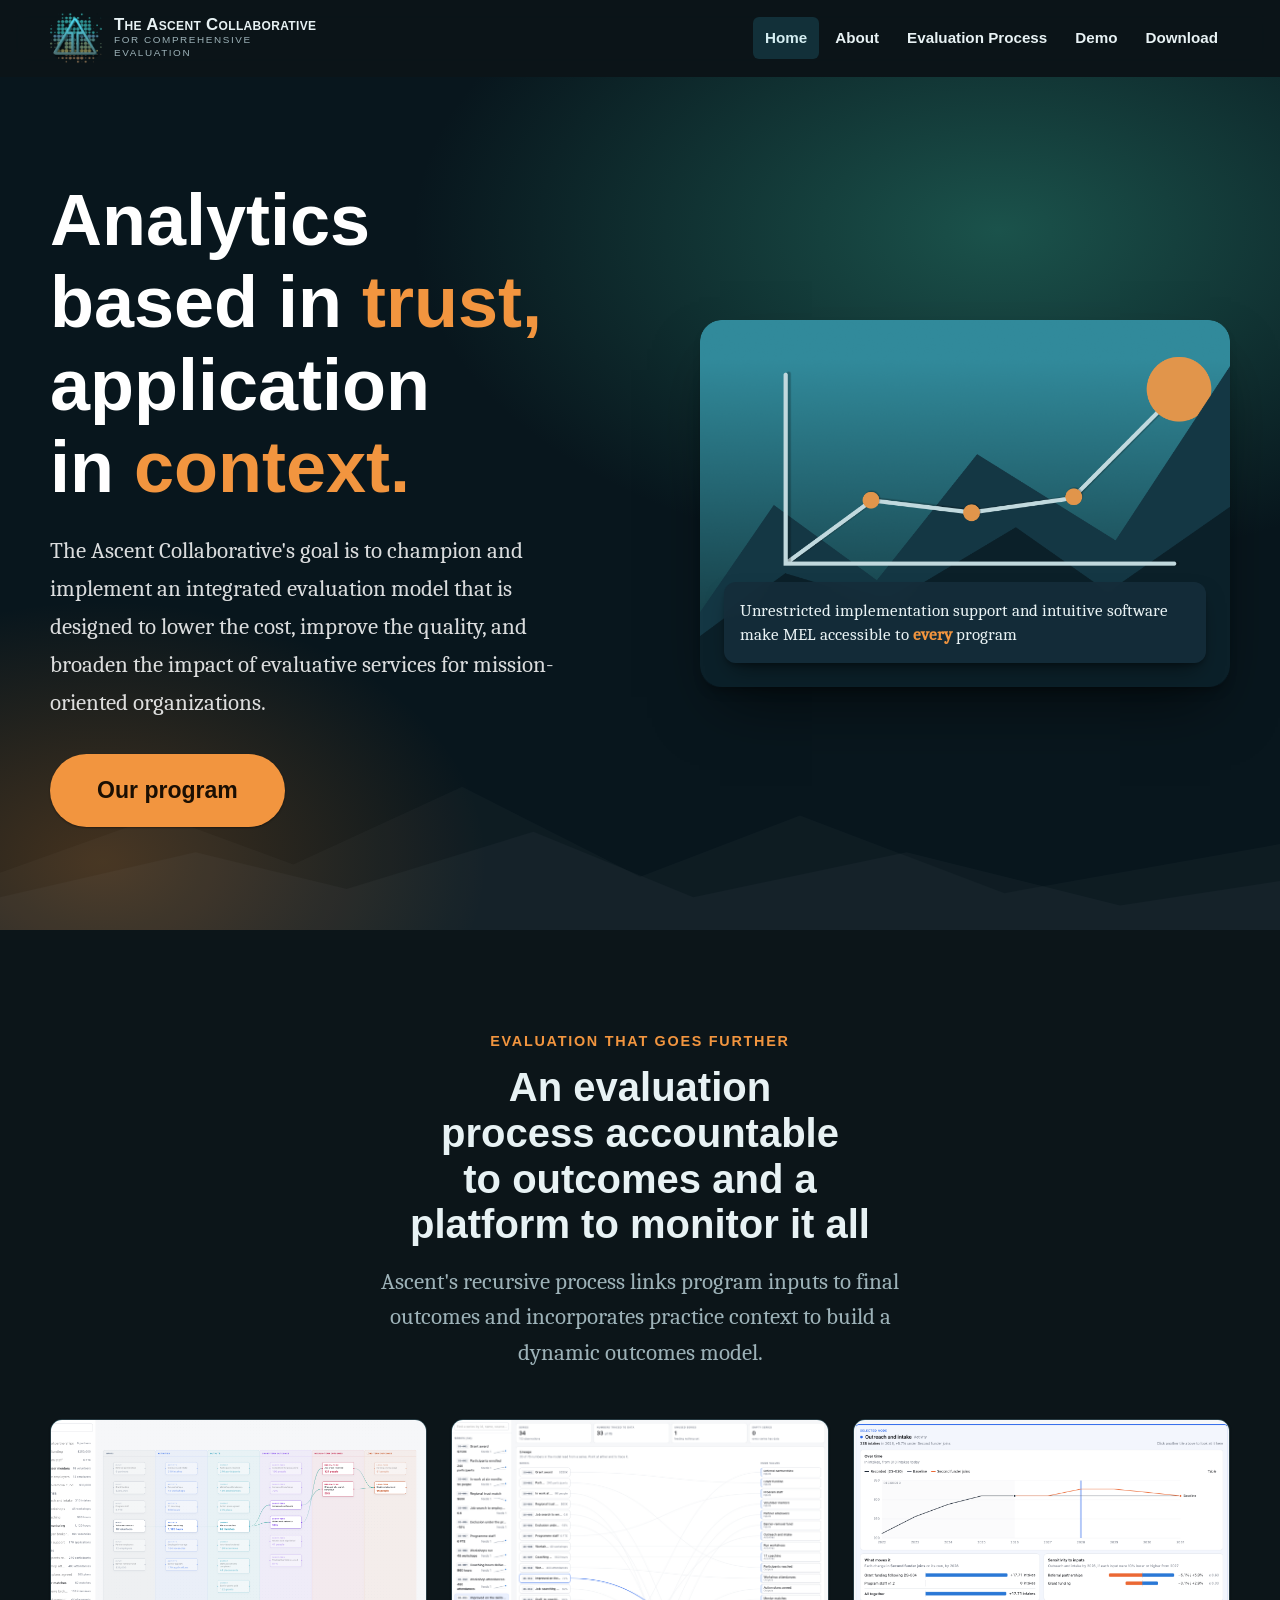
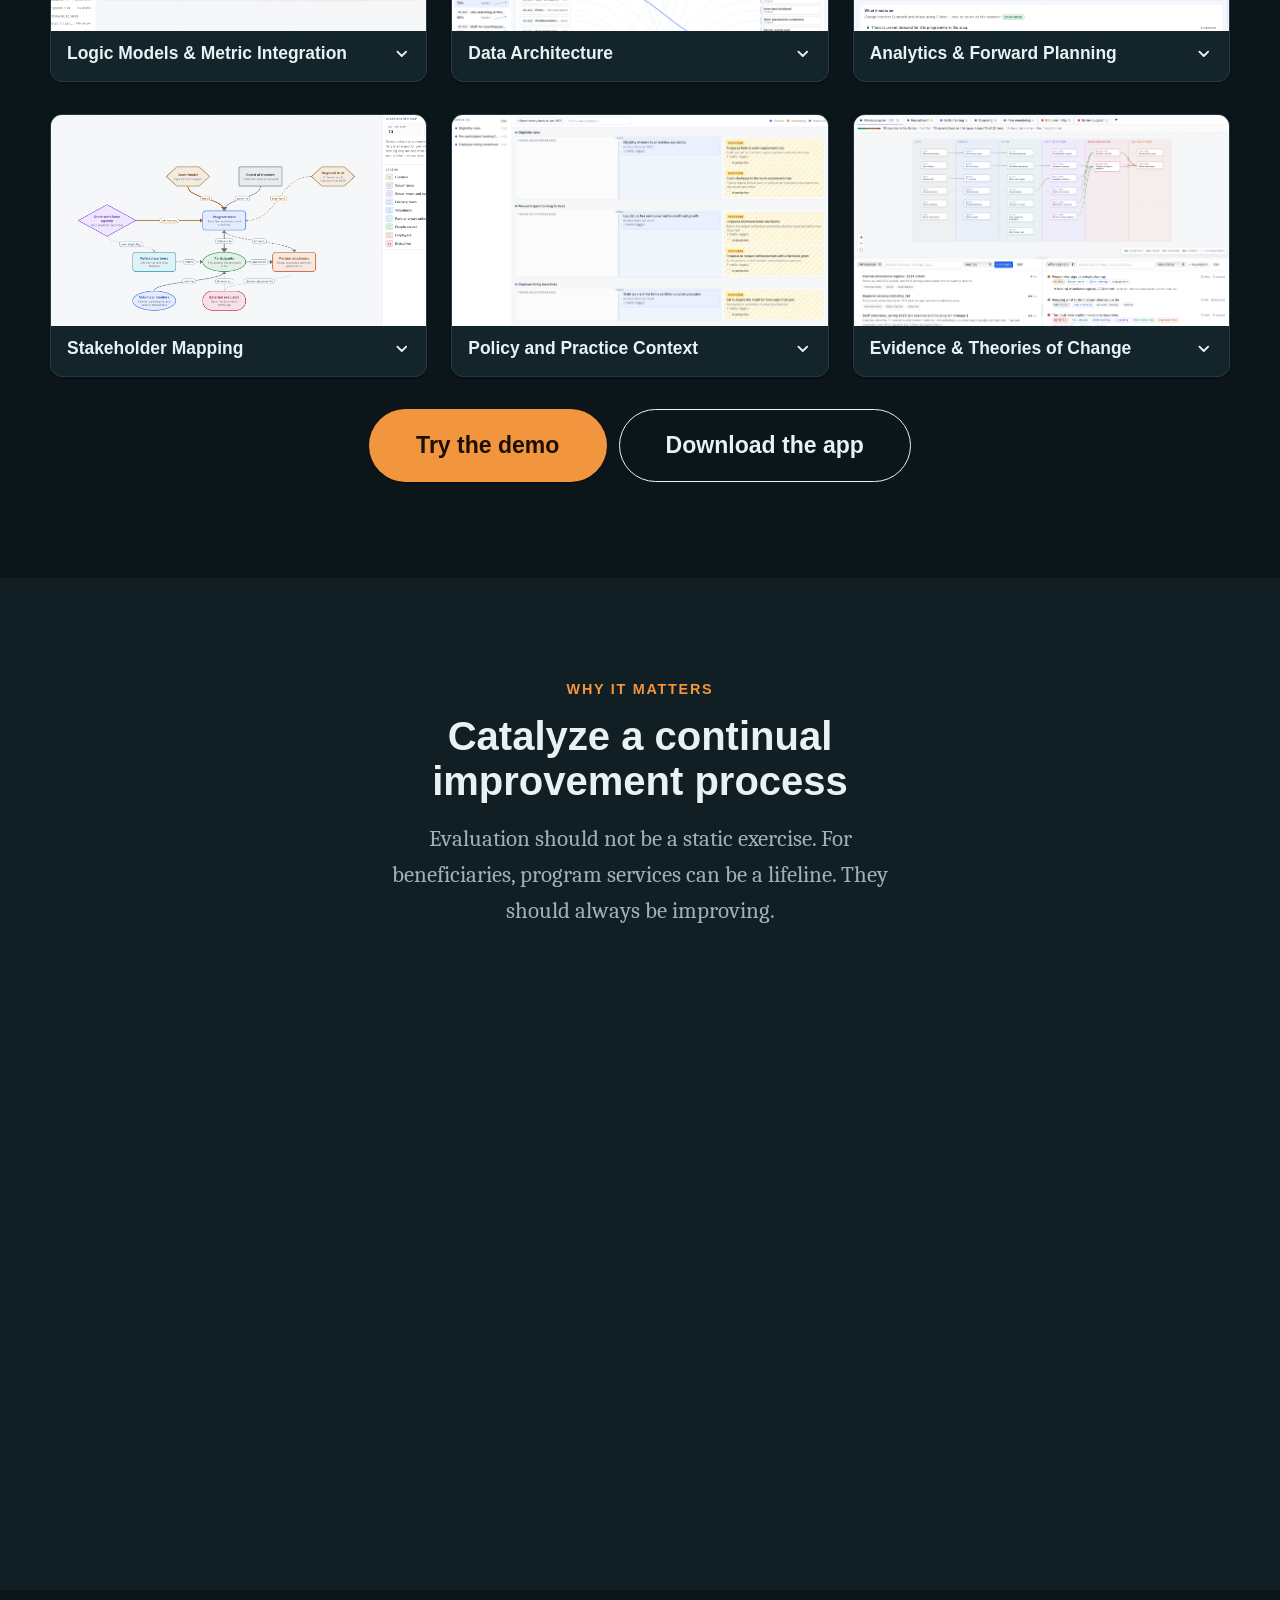
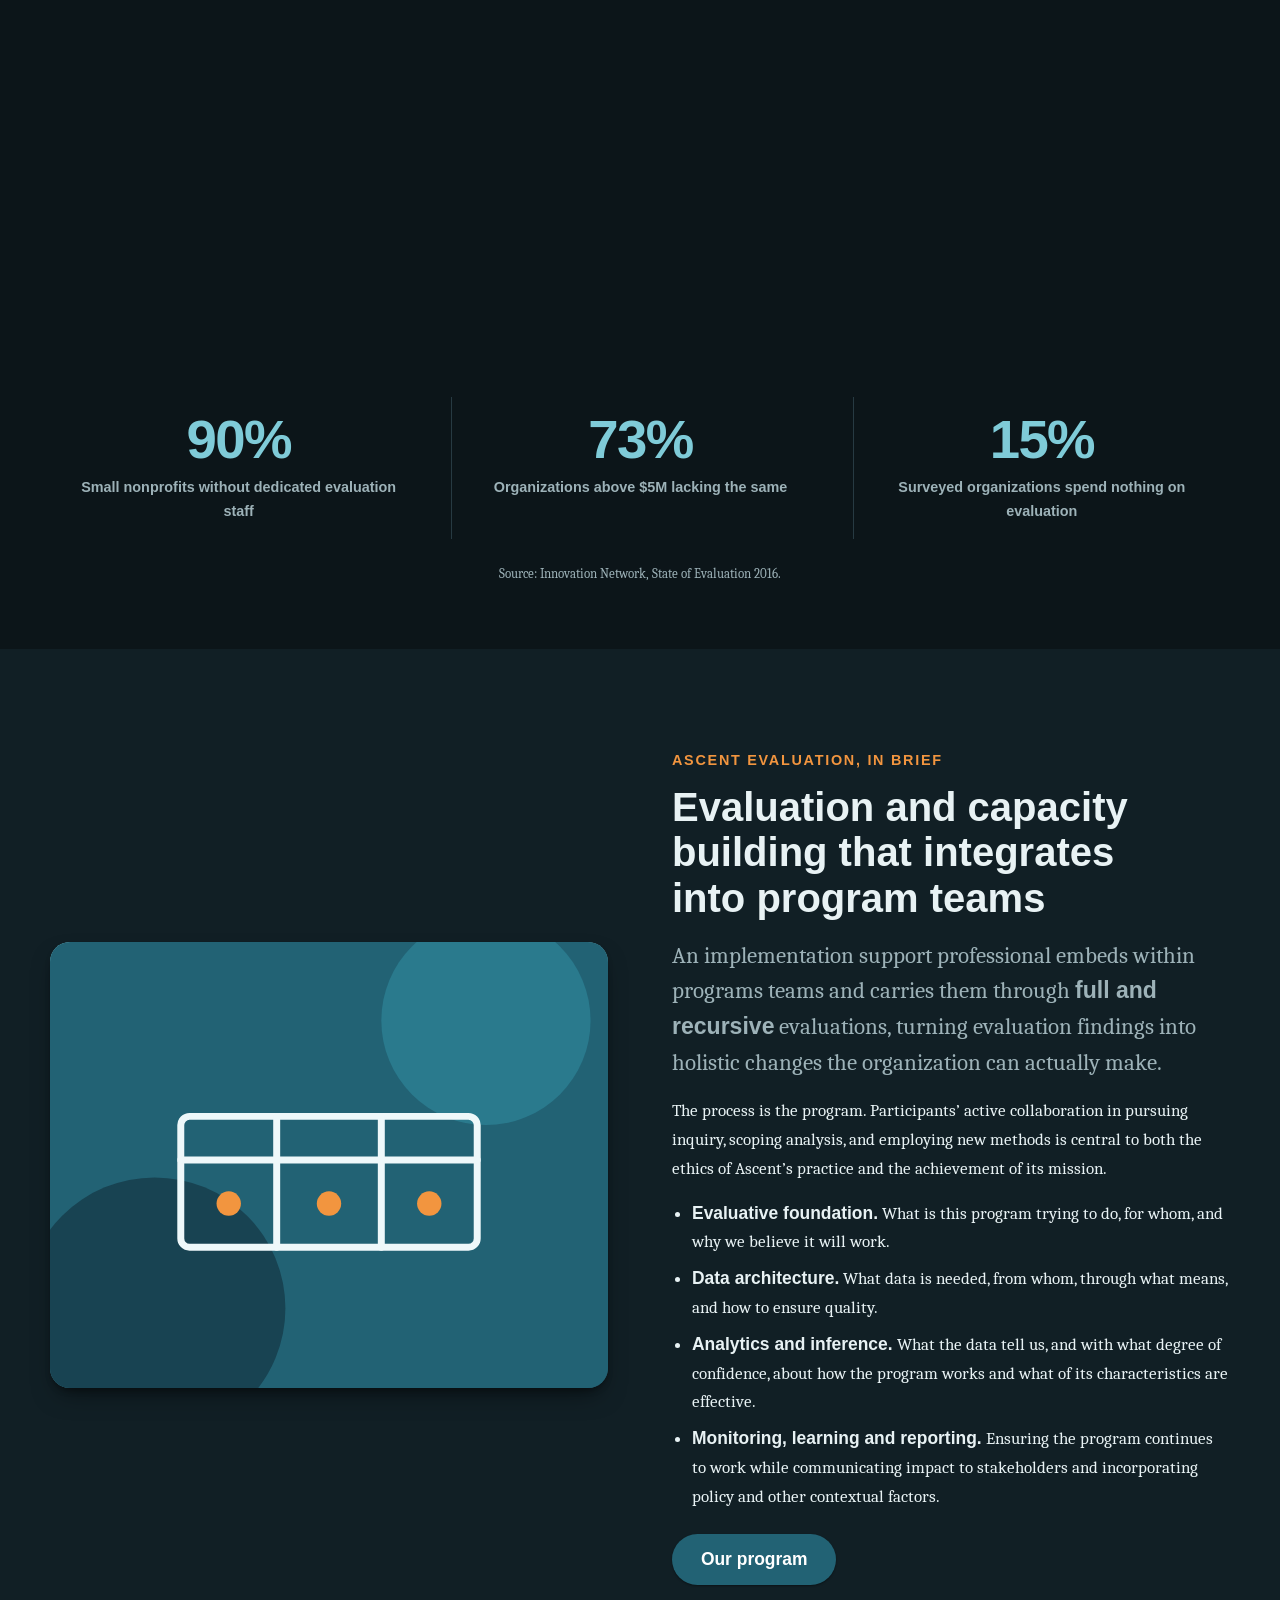
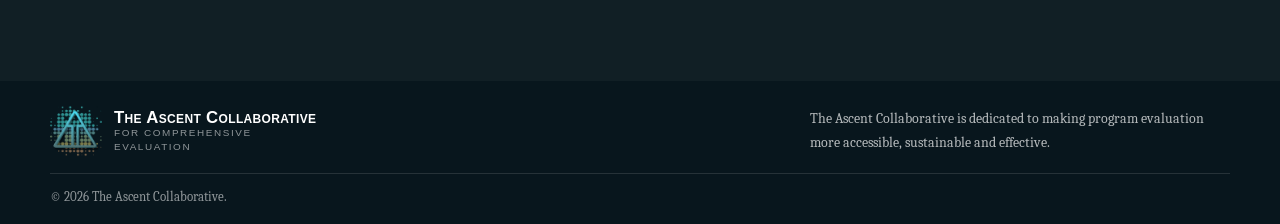
==== index.html @ c9e77ba5 "Home: new hero image, ridges fill wide windows; Download: Store label (v93) - Hero image is now asse" ====
<!DOCTYPE html>
<html lang="en">
<head>
<meta charset="utf-8">
<meta name="viewport" content="width=device-width, initial-scale=1">
<title>The Ascent Collaborative—nonprofit program evaluation</title>
<meta name="description" content="Program evaluation is more than measurement. Ascent helps nonprofits learn what their programs cause, for whom, and why—at a price they can meet.">
<meta name="theme-color" content="#1b3644">

<meta property="og:type" content="website">
<meta property="og:title" content="The Ascent Collaborative—nonprofit program evaluation">
<meta property="og:description" content="Program evaluation is more than measurement. Ascent helps nonprofits learn what their programs cause, for whom, and why—at a price they can meet.">
<meta property="og:url" content="https://example.org/index.html">
<meta property="og:image" content="https://example.org/assets/Logo.png">
<meta name="twitter:card" content="summary_large_image">

<link rel="icon" href="assets/favicon.png?v=2026-10-15c" type="image/png">
<link rel="apple-touch-icon" href="assets/apple-touch-icon.png?v=2026-10-15c">
<link rel="stylesheet" href="css/styles.css?v=2026-11-04">
<script src="js/theme-init.js"></script>

<script type="application/ld+json">
{
  "@context": "https://schema.org",
  "@type": "NGO",
  "name": "The Ascent Collaborative",
  "url": "https://example.org/",
  "logo": "https://example.org/assets/Logo.png",
  "description": "A nonprofit program evaluation practice serving small and mid-sized organizations in New York City."
}
</script>
</head>
<body>
<a class="skip-link" href="#main">Skip to main content</a>

<!-- ============================ HEADER ============================ -->
<header class="site-header">
  <div class="container site-header__inner">
    <a class="brand" href="index.html">
      <img class="brand__mark" src="assets/Logo.png?v=2026-10-15c" alt="" width="512" height="512" aria-hidden="true">
      <span class="brand__word">The Ascent Collaborative<small>For Comprehensive Evaluation</small></span>
    </a>

    <button class="nav-toggle" type="button" aria-expanded="false" aria-controls="primary-nav" aria-label="Toggle navigation menu">
      <span></span><span></span><span></span>
    </button>

    <nav class="nav" id="primary-nav" aria-label="Primary">
      <a class="nav__link" href="index.html" aria-current="page">Home</a>
      <a class="nav__link" href="about.html">About</a>
      <a class="nav__link" href="programs.html">Evaluation Process</a>
      <a class="nav__link" href="demo.html">Demo</a>
      <a class="nav__link" href="download.html">Download</a>
    </nav>

  </div>
</header>

<main id="main">

  <!-- ============================ HERO ============================ -->
  <section class="hero">
    <svg class="hero__ridges" viewBox="0 0 1440 220" preserveAspectRatio="none" aria-hidden="true" style="height:180px">
      <path d="M0 220V150l180-70 150 60 190-95 200 110 180-75 230 95 310-60v185z" fill="rgba(255,255,255,0.05)"/>
      <path d="M0 220v-40l220-55 170 45 210-70 180 80 240-55 240 65 180-30v60z" fill="rgba(255,255,255,0.06)"/>
    </svg>

    <div class="container hero__inner">
      <div>
        <h1 class="hero__title">Analytics based in <em>trust,</em> application in <em>context.</em></h1>
        <p class="hero__lead">
          The Ascent Collaborative's goal is to champion and implement an integrated evaluation model that is designed to lower the cost, improve the quality, and broaden the impact of evaluative services for mission-oriented organizations.
        </p>
        <div class="btn-row" style="margin-top: 2rem">
          <a class="btn btn--primary btn--lg" href="programs.html#pilot-sequence">Our program</a>
        </div>
      </div>

      <div class="hero__media">
        <img src="assets/hero.png" alt="Stylised mountain ridge with a rising line of plotted data points" width="1903" height="1316">

        <div class="hero__badge">
          <p>Unrestricted implementation support and intuitive software make MEL accessible to <em>every</em> program</p>
        </div>
      </div>
    </div>

  </section>

  <!-- ============================ METHODS ============================ -->
  <section class="section">
    <div class="container container--narrow">
      <div class="section-head center reveal">
        <span class="eyebrow">Evaluation that Goes Further</span>
        <h2>An evaluation process accountable to outcomes and a platform to monitor it all</h2>
        <p class="lead">Ascent's recursive process links program inputs to final outcomes and incorporates practice context to build a dynamic outcomes model.</p>
      </div>
    </div>

    <div class="container">
      <div class="grid grid--4 phase-cards reveal">
        <article class="card phase-card tool-card">
          <button class="tool-card__toggle" type="button" aria-expanded="false" aria-controls="phase-desc-1">
            <span class="program-card__media"><img src="assets/phase-1-logic-model.png" alt="Logic model linking a program's inputs and activities through its outputs to short-, medium- and long-term outcomes" width="1480" height="904" loading="lazy"></span>
            <span class="tool-card__name">Logic Models &amp; Metric Integration<svg class="tool-card__chev" viewBox="0 0 24 24" fill="none" stroke="currentColor" stroke-width="2.5" stroke-linecap="round" stroke-linejoin="round" aria-hidden="true"><path d="m6 9 6 6 6-6"/></svg></span>
          </button>
          <div class="tool-card__desc" id="phase-desc-1"><div><p>Map how a program's inputs and activities lead to its outputs and its short-, medium- and long-term outcomes, and tie each part of the model to the metrics that will track it.</p></div></div>
        </article>
        <article class="card phase-card tool-card">
          <button class="tool-card__toggle" type="button" aria-expanded="false" aria-controls="phase-desc-2">
            <span class="program-card__media"><img src="assets/phase-2-data-lineage.png" alt="Data lineage view tracing each number in the model back to the data series it comes from" width="1556" height="1117" loading="lazy" style="object-position:center top"></span>
            <span class="tool-card__name">Data Architecture<svg class="tool-card__chev" viewBox="0 0 24 24" fill="none" stroke="currentColor" stroke-width="2.5" stroke-linecap="round" stroke-linejoin="round" aria-hidden="true"><path d="m6 9 6 6 6-6"/></svg></span>
          </button>
          <div class="tool-card__desc" id="phase-desc-2"><div><p>Trace every number in the model back to the data series it comes from so its sources are clear and the quality of the evidence can be checked.</p></div></div>
        </article>
        <article class="card phase-card tool-card">
          <button class="tool-card__toggle" type="button" aria-expanded="false" aria-controls="phase-desc-3">
            <span class="program-card__media"><img src="assets/phase-3-analysis.png" alt="Analysis of one program activity: its trend over time, what moves it, its sensitivity to inputs and the assumptions it rests on" width="1290" height="935" loading="lazy" style="object-position:center top"></span>
            <span class="tool-card__name">Analytics &amp; Forward Planning<svg class="tool-card__chev" viewBox="0 0 24 24" fill="none" stroke="currentColor" stroke-width="2.5" stroke-linecap="round" stroke-linejoin="round" aria-hidden="true"><path d="m6 9 6 6 6-6"/></svg></span>
          </button>
          <div class="tool-card__desc" id="phase-desc-3"><div><p>Analyze how a program's results move over time and what drives them, test how sensitive they are to changes in inputs and assumptions, and use that to plan ahead.</p></div></div>
        </article>
      </div>

      <div class="grid phase-cards phase-cards--trio reveal">
        <article class="card phase-card tool-card">
          <button class="tool-card__toggle" type="button" aria-expanded="false" aria-controls="tool-desc-1">
            <span class="program-card__media"><img src="assets/tool-stakeholder-mapping.png" alt="Stakeholder map showing ten stakeholders as shapes, grouped by type, with labelled links such as funds, governs and delivers to" width="1444" height="856" loading="lazy" style="object-position:center top"></span>
            <span class="tool-card__name">Stakeholder Mapping<svg class="tool-card__chev" viewBox="0 0 24 24" fill="none" stroke="currentColor" stroke-width="2.5" stroke-linecap="round" stroke-linejoin="round" aria-hidden="true"><path d="m6 9 6 6 6-6"/></svg></span>
          </button>
          <div class="tool-card__desc" id="tool-desc-1"><div><p>Lay out everyone with a stake in the program, from funders and governance to the delivery team, partners and the people served, and see how their connections affect your practice.</p></div></div>
        </article>
        <article class="card phase-card tool-card">
          <button class="tool-card__toggle" type="button" aria-expanded="false" aria-controls="tool-desc-2">
            <span class="program-card__media"><img src="assets/tool-policy-practice-context.png" alt="Policy and practice timeline for three topics, showing the rule in force today beside proposed changes that can be included in a projection" width="1519" height="919" loading="lazy" style="object-position:center top"></span>
            <span class="tool-card__name">Policy and Practice Context<svg class="tool-card__chev" viewBox="0 0 24 24" fill="none" stroke="currentColor" stroke-width="2.5" stroke-linecap="round" stroke-linejoin="round" aria-hidden="true"><path d="m6 9 6 6 6-6"/></svg></span>
          </button>
          <div class="tool-card__desc" id="tool-desc-2"><div><p>Keep track of the rules, regulations, funding formulas and incentives that shape the program: what is in force today, what is proposed, and how changes can affect the program's projections.</p></div></div>
        </article>
        <article class="card phase-card tool-card">
          <button class="tool-card__toggle" type="button" aria-expanded="false" aria-controls="tool-desc-3">
            <span class="program-card__media"><img src="assets/tool-evidence-theories-of-change.png" alt="Logic model from inputs to long-term outcomes with each link colored by strength of evidence, above a library of sources and a list of assumptions" width="1526" height="916" loading="lazy" style="object-position:center top"></span>
            <span class="tool-card__name">Evidence &amp; Theories of Change<svg class="tool-card__chev" viewBox="0 0 24 24" fill="none" stroke="currentColor" stroke-width="2.5" stroke-linecap="round" stroke-linejoin="round" aria-hidden="true"><path d="m6 9 6 6 6-6"/></svg></span>
          </button>
          <div class="tool-card__desc" id="tool-desc-3"><div><p>Build the logic model from inputs to long-term outcomes, attach the evidence and assumptions behind each link, and see at a glance which links are evidenced, mixed, untested or refuted.</p></div></div>
        </article>
      </div>

      <div class="phase-demo center reveal">
        <div class="btn-row center">
          <a class="btn btn--primary btn--lg" href="demo.html">Try the demo</a>
          <a class="btn btn--outline btn--lg" href="download.html">Download the app</a>
        </div>
      </div>
    </div>
  </section>

  <!-- ============================ WHY IT MATTERS ============================ -->
  <section class="section section--muted">
    <div class="container container--narrow">
      <div class="section-head center reveal">
        <span class="eyebrow">Why it matters</span>
        <h2>Catalyze a continual improvement process</h2>
        <p class="lead">Evaluation should not be a static exercise. For beneficiaries, program services can be a lifeline. They should always be improving.</p>
      </div>

      <div class="reveal">
        <article class="card">
          <h3>For nonprofit leaders, programs teams and evaluators</h3>
          <ul>
            <li><strong>Map and monitor efficacy.</strong> Evaluation shows which parts of a program are most effective, so limited resources can go where they count the most.</li>
            <li><strong>Build and document a knowledge-base.</strong> Map evidence to internal assumptions about a program's theory of change. Approach programs with clarity and integrate them into global fields of research.</li>
            <li><strong>Track exogenous effects.</strong> Monitor policy and other contextual developments and project their impacts on program functions.</li>
            <li><strong>Hear from the people served.</strong> Qualitative methods put participants' own accounts of what helped into the evidence, tracing the path from program inputs to the effects reported by participants.</li>
          </ul>
        </article>
        <div class="btn-row" style="margin-top:2rem; justify-content:center">
          <a class="btn btn--primary btn--lg" href="programs.html">See the evaluation process</a>
        </div>
      </div>
    </div>
  </section>

  <!-- ============================ STATS ============================ -->
  <section class="section section--tight">
    <div class="container">
      <div class="section-head center reveal">
        <h2>The organizations that need it most can least afford it</h2>
        <p class="lead">When evidence quality determines funding, capital consolidates toward whoever can afford to prove their outcomes—whether or not they are the organizations doing the most consequential work.</p>
      </div>
      <div class="stats stats--bordered reveal">
        <div class="stat">
          <span class="stat__value" data-count-to="98" data-suffix="%">0</span>
          <span class="stat__label">Small nonprofits without dedicated evaluation staff</span>
        </div>
        <div class="stat">
          <span class="stat__value" data-count-to="80" data-suffix="%">0</span>
          <span class="stat__label">Organizations above $5M lacking the same</span>
        </div>
        <div class="stat">
          <span class="stat__value" data-count-to="16" data-suffix="%">0</span>
          <span class="stat__label">Surveyed organizations spend nothing on evaluation</span>
        </div>
      </div>
      <p class="center form-note" style="margin-top:1.5rem">
        Source: Innovation Network, State of Evaluation 2016.
      </p>
    </div>
  </section>

  <!-- ============================ ASCENT IN BRIEF ============================ -->
  <section class="section section--muted">
    <div class="container split reveal">
      <div class="split__media">
        <svg viewBox="0 0 640 512" preserveAspectRatio="xMidYMid slice" role="img" aria-label="Illustration of an evaluation team and program staff working at one table">
          <rect width="640" height="512" fill="#226274"/>
          <circle cx="500" cy="90" r="120" fill="#2f8b9e" opacity="0.6"/>
          <circle cx="120" cy="420" r="150" fill="#0f2430" opacity="0.5"/>
          <g fill="none" stroke="#eef8fa" stroke-width="8" stroke-linecap="round">
            <rect x="150" y="200" width="340" height="150" rx="10"/>
            <path d="M150 250h340M260 200v150M380 200v150"/>
          </g>
          <g fill="#f2953f"><circle cx="205" cy="300" r="14"/><circle cx="320" cy="300" r="14"/><circle cx="435" cy="300" r="14"/></g>
        </svg>
      </div>
      <div>
        <span class="eyebrow">Ascent Evaluation, in brief</span>
        <h2>Evaluation and capacity building that integrates into program teams</h2>
        <p class="lead">
          An implementation support professional embeds within programs teams and carries them through <strong>full and recursive</strong> evaluations, turning evaluation findings into holistic changes the organization can actually make.
        </p>
        <p>
          The process is the program. Participants’ active collaboration in pursuing inquiry, scoping analysis, and employing new methods is central to both the ethics of Ascent’s practice and the achievement of its mission.
        </p>
        <ul>
          <li><strong>Evaluative foundation.</strong> What is this program trying to do, for whom, and why we believe it will work.</li>
          <li><strong>Data architecture.</strong> What data is needed, from whom, through what means, and how to ensure quality.</li>
          <li><strong>Analytics and inference.</strong> What the data tell us, and with what degree of confidence, about how the program works and what of its characteristics are effective.</li>
          <li><strong>Monitoring, learning and reporting.</strong> Ensuring the program continues to work while communicating impact to stakeholders and incorporating policy and other contextual factors.</li>
        </ul>
        <div class="btn-row" style="margin-top:1.5rem">
          <a class="btn btn--brand" href="programs.html#pilot-sequence">Our program</a>
        </div>
      </div>
    </div>
  </section>

</main>
<!-- ============================ FOOTER ============================ -->
<footer class="site-footer">
  <div class="container">
    <div class="footer-grid">
      <div class="footer-about">
        <a class="brand" href="index.html">
          <img class="brand__mark" src="assets/Logo.png?v=2026-10-15c" alt="" width="512" height="512" aria-hidden="true">
          <span class="brand__word">The Ascent Collaborative<small>For Comprehensive Evaluation</small></span>
        </a>
        <p>The Ascent Collaborative is dedicated to making program evaluation more accessible, sustainable and effective.</p>
      </div>
    </div>

    <div class="footer-bottom">
      <p>© <span data-year>2026</span> The Ascent Collaborative.</p>
    </div>
  </div>
</footer>

<script src="js/main.js?v=2026-10-28"></script>
</body>
</html>
---- css/styles.css ----
/* ==========================================================================
   Ascent — Nonprofit Website Template
   A single stylesheet for the whole site. Swap the values in :root to
   rebrand; everything else is built on those tokens.
   ========================================================================== */

/* --------------------------------------------------------------------------
   1. Design tokens
   -------------------------------------------------------------------------- */
/* Helvetica Neue Condensed Bold, read from the visitor's own system fonts.
   local() needs both the PostScript name (Chrome, Firefox) and the full name
   (Safari). No file is shipped: the face is licensed with the OS, not for hosting. */
@font-face {
  font-family: "Ascent Condensed Bold";
  src: local("HelveticaNeue-CondensedBold"), local("Helvetica Neue Condensed Bold");
  font-weight: 700;
  font-style: normal;
  font-display: swap;
}

/* Helvetica Neue Light, for the site subtitle under the title. */
@font-face {
  font-family: "Ascent Light";
  src: local("HelveticaNeue-Light"), local("Helvetica Neue Light");
  font-weight: 300;
  font-style: normal;
  font-display: swap;
}

/* Helvetica Neue Thin, for table text and form fields — also read from the
   visitor's system rather than hosted. */
@font-face {
  font-family: "Ascent Thin";
  src: local("HelveticaNeue-Thin"), local("Helvetica Neue Thin");
  font-weight: 100;
  font-style: normal;
  font-display: swap;
}

/* Caladea: an open-licence (SIL OFL, see assets/fonts/OFL.txt) face drawn to
   Cambria's metrics. It stands in for body text only where Cambria itself isn't
   installed — which is most Macs — and the browser downloads it only then. */
@font-face {
  font-family: "Caladea";
  src: url("../assets/fonts/Caladea-Regular.ttf") format("truetype");
  font-weight: 400;
  font-style: normal;
  font-display: swap;
}
@font-face {
  font-family: "Caladea";
  src: url("../assets/fonts/Caladea-Italic.ttf") format("truetype");
  font-weight: 400;
  font-style: italic;
  font-display: swap;
}

:root {
  /* Brand */
  --teal-900: #0f2430;
  --teal-800: #1b3644;
  --teal-700: #1f4a5a;
  --teal-600: #226274;
  --teal-500: #2f8b9e;
  --teal-300: #7fcbd8;
  --teal-100: #d5eef2;
  --teal-50:  #eef8fa;

  --amber-600: #b9631a;
  --amber-500: #e07b22;
  --amber-400: #f2953f;
  --amber-100: #fdeada;

  /* Neutrals */
  --ink-900: #121a1e;
  --ink-700: #2c3940;
  --ink-500: #586a72;
  --ink-400: #7d8d95;
  --ink-200: #d7dee1;
  --ink-100: #eaeef0;
  --paper:   #ffffff;
  --shell:   #f6f9fa;

  /* Semantic aliases — these are what components actually use */
  --bg:            var(--paper);
  --bg-muted:      var(--shell);
  --bg-inverse:    var(--teal-900);
  --surface:       var(--paper);
  --border:        var(--ink-200);
  --text:          var(--ink-900);
  --text-muted:    var(--ink-500);
  --text-inverse:  #ffffff;
  --brand:         var(--teal-600);
  --brand-strong:  var(--teal-800);
  --brand-soft:    var(--teal-50);
  --accent:        var(--amber-500);
  --accent-strong: var(--amber-600);
  --accent-soft:   var(--amber-100);
  --focus:         var(--amber-500);

  /* Type scale */
  /* Regular-weight UI text is Helvetica Neue. Helvetica Neue ships Regular/Medium/
     Bold and no semi-bold, so anything between 500 and 690 gets faked; keep weights
     on this face at 400 unless you mean Medium. */
  --font-heading: "Helvetica Neue", "HelveticaNeue", Helvetica, -apple-system,
                  BlinkMacSystemFont, "Segoe UI", Arial, sans-serif;
  /* ALL bold text — headings, buttons, labels, eyebrows, inline <strong> — is
     Helvetica Neue Condensed Bold. It is a system font, not a webfont: macOS and iOS
     have it and nothing is downloaded. Elsewhere the stack falls to the nearest
     installed condensed bold (Arial Narrow on Windows with Office, Roboto Condensed
     on Android), then to plain Helvetica/Arial Bold. The family has one face, so
     anything using this token must be weight 700. */
  --font-bold: "Ascent Condensed Bold", "HelveticaNeue-CondensedBold",
               "Helvetica Neue Condensed Bold", "Arial Narrow", "Roboto Condensed",
               sans-serif-condensed, "Helvetica Neue", Helvetica, Arial, sans-serif;
  /* Body text is Cambria. It ships with Windows and with Office on macOS; where it
     is missing, Caladea (hosted, same letter widths) takes its place, so line breaks
     and page length match. Georgia is the last resort if the Caladea file fails. */
  --font-body: "Cambria", "Caladea", "Georgia", "Iowan Old Style", "Times New Roman", serif;
  /* Table text (cells and captions) and form fields are Helvetica Neue Thin; table
     headings, column and row, stay --font-bold. Where Thin isn't installed the lightest
     available Helvetica Neue, Helvetica or Arial is used. */
  --font-thin: "Ascent Thin", "HelveticaNeue-Thin", "Helvetica Neue", "HelveticaNeue",
               Helvetica, Arial, sans-serif;
  /* The site subtitle is Helvetica Neue Light. */
  --font-light: "Ascent Light", "HelveticaNeue-Light", "Helvetica Neue", "HelveticaNeue",
                Helvetica, Arial, sans-serif;

  --step--1: clamp(0.83rem, 0.8rem + 0.15vw, 0.9rem);
  --step-0:  clamp(1rem, 0.96rem + 0.2vw, 1.09rem);
  --step-1:  clamp(1.2rem, 1.12rem + 0.4vw, 1.45rem);
  --step-2:  clamp(1.45rem, 1.3rem + 0.75vw, 1.95rem);
  --step-3:  clamp(1.75rem, 1.5rem + 1.25vw, 2.6rem);
  --step-4:  clamp(2.1rem, 1.65rem + 2.2vw, 3.5rem);
  --step-5:  clamp(2.5rem, 1.8rem + 3.4vw, 4.5rem);

  /* Space */
  --sp-1: 0.25rem;
  --sp-2: 0.5rem;
  --sp-3: 0.75rem;
  --sp-4: 1rem;
  --sp-5: 1.5rem;
  --sp-6: 2rem;
  --sp-7: 3rem;
  --sp-8: 4rem;
  --sp-9: 6rem;

  /* Shape + depth */
  --radius-sm: 6px;
  --radius:    12px;
  --radius-lg: 20px;
  --radius-pill: 999px;
  --shadow-sm: 0 1px 2px rgba(15, 36, 48, 0.06), 0 1px 3px rgba(15, 36, 48, 0.08);
  --shadow:    0 4px 6px -2px rgba(15, 36, 48, 0.06), 0 12px 24px -8px rgba(15, 36, 48, 0.14);
  --shadow-lg: 0 8px 12px -6px rgba(15, 36, 48, 0.08), 0 30px 60px -20px rgba(15, 36, 48, 0.22);

  --container: 1180px;
  --container-narrow: 760px;

  --ease: cubic-bezier(0.32, 0.72, 0.28, 1);
}

/* Dark theme — the only theme. These override the light-ramp tokens above. */
:root {
  color-scheme: dark;
  --bg:           #0c1519;
  --bg-muted:     #111f25;
  --bg-inverse:   #08161d;
  --surface:      #14242b;
  --border:       #273a42;
  --text:         #e8f2f4;
  --text-muted:   #9db2b8;
  --text-inverse: #ffffff;
  --brand:        var(--teal-300);
  --brand-strong: var(--teal-100);
  --brand-soft:   #123039;
  --accent:       var(--amber-400);
  --accent-strong:var(--amber-400);
  --accent-soft:  #3a2612;
  --shadow-sm: 0 1px 2px rgba(0, 0, 0, 0.4);
  --shadow:    0 4px 6px -2px rgba(0, 0, 0, 0.35), 0 12px 24px -8px rgba(0, 0, 0, 0.5);
  --shadow-lg: 0 8px 12px -6px rgba(0, 0, 0, 0.4), 0 30px 60px -20px rgba(0, 0, 0, 0.6);
}

/* --------------------------------------------------------------------------
   2. Reset + base
   -------------------------------------------------------------------------- */
*, *::before, *::after { box-sizing: border-box; }

html {
  -webkit-text-size-adjust: 100%;
  scroll-behavior: smooth;
  scroll-padding-top: 6rem;
}

body {
  margin: 0;
  font-family: var(--font-body);
  font-size: var(--step-0);
  line-height: 1.65;
  color: var(--text);
  background: var(--bg);
  -webkit-font-smoothing: antialiased;
  overflow-x: hidden;
}

img, svg, video { max-width: 100%; height: auto; display: block; }

h1, h2, h3, h4 {
  font-family: var(--font-bold);
  font-weight: 700;
  line-height: 1.14;
  /* Condensed letterforms are already tight; negative tracking on top of them
     makes large headings clot. */
  letter-spacing: 0;
  margin: 0 0 var(--sp-4);
  text-wrap: balance;
}

h1 { font-size: var(--step-5); }
h2 { font-size: var(--step-3); }

h3 { font-size: var(--step-1); }
h4 { font-size: var(--step-0); font-family: var(--font-bold); font-weight: 700; }

p { margin: 0 0 var(--sp-4); text-wrap: pretty; }

/* Inline bold switches from the serif body face to the condensed bold, so bold
   lead-ins read as the same voice as the headings. */
strong, b, th { font-family: var(--font-bold); font-weight: 700; }
p:last-child { margin-bottom: 0; }

a { color: var(--brand); overflow-wrap: break-word; text-decoration-color: color-mix(in srgb, var(--brand) 35%, transparent); text-underline-offset: 3px; }
a:hover { text-decoration-color: currentColor; }

ul, ol { margin: 0 0 var(--sp-4); padding-left: 1.25rem; }
li + li { margin-top: var(--sp-2); }

hr { border: 0; border-top: 1px solid var(--border); margin: var(--sp-7) 0; }

:focus-visible {
  outline: 3px solid var(--focus);
  outline-offset: 3px;
  border-radius: 3px;
}

::selection { background: var(--accent-soft); color: var(--text); }

.skip-link {
  position: absolute;
  left: var(--sp-4);
  top: -100px;
  z-index: 200;
  background: var(--brand-strong);
  color: #fff;
  padding: var(--sp-3) var(--sp-5);
  border-radius: var(--radius);
  font-family: var(--font-bold);
  font-weight: 700;
  transition: top 0.2s var(--ease);
}
.skip-link:focus { top: var(--sp-4); }

.visually-hidden {
  position: absolute !important;
  width: 1px; height: 1px;
  padding: 0; margin: -1px;
  overflow: hidden; clip: rect(0 0 0 0);
  white-space: nowrap; border: 0;
}

/* --------------------------------------------------------------------------
   3. Layout helpers
   -------------------------------------------------------------------------- */
.container {
  width: min(100% - 2.5rem, var(--container));
  margin-inline: auto;
}
.container--narrow { width: min(100% - 2.5rem, var(--container-narrow)); }

.section { padding-block: var(--sp-9); }
.section--tight { padding-block: var(--sp-8); }
.section--muted { background: var(--bg-muted); }
.section--brand { background: var(--bg-inverse); color: var(--text-inverse); }
.section--brand h2, .section--brand h3 { color: #fff; }
.section--brand p { color: rgba(255, 255, 255, 0.82); }

/* Light-surfaced components keep their own colours when they sit inside an
   inverse section — otherwise they inherit white text onto a white card. */
.section--brand .card,
.section--brand .quote,
.section--brand .donate-panel,
.section--brand .notice,
.section--brand .table-wrap {
  color: var(--text);
}
.section--brand .card h2, .section--brand .card h3, .section--brand .card h4,
.section--brand .quote h2, .section--brand .quote h3,
.section--brand .donate-panel h2, .section--brand .donate-panel h3,
.section--brand .quote blockquote {
  color: var(--text);
}
.section--brand .card p,
.section--brand .quote p,
.section--brand .quote figcaption span,
.section--brand .donate-panel p {
  color: var(--text-muted);
}
.section--brand .quote figcaption strong { color: var(--text); }

.stack > * + * { margin-top: var(--sp-4); }
.grid { display: grid; gap: var(--sp-5); }
.grid--2 { grid-template-columns: repeat(auto-fit, minmax(min(280px, 100%), 1fr)); }
.grid--3 { grid-template-columns: repeat(auto-fit, minmax(min(260px, 100%), 1fr)); }
.grid--4 { grid-template-columns: repeat(auto-fit, minmax(min(210px, 100%), 1fr)); }
/* Four wordy cards that must land two-by-two rather than three-and-one: the min
   track is wide enough that a 1200px container can only fit two of them. */
.grid--pair { grid-template-columns: repeat(auto-fit, minmax(min(430px, 100%), 1fr)); }
/* Six cards that must land three-by-two rather than four-and-two, on the same
   principle: a 1200px container has no room for a fourth 300px track. */
.grid--trio { grid-template-columns: repeat(auto-fit, minmax(min(300px, 100%), 1fr)); }
/* Main column + sidebar. Collapses to a single column before the two
   columns get too narrow to hold a form. */
.grid--sidebar {
  grid-template-columns: minmax(0, 1.1fr) minmax(0, 0.9fr);
  gap: clamp(2rem, 4vw, 3rem);
  align-items: start;
}
@media (max-width: 900px) {
  .grid--sidebar { grid-template-columns: minmax(0, 1fr); }
}

.center { text-align: center; }
.center-block { margin-inline: auto; }
.lead { font-size: var(--step-1); color: var(--text-muted); line-height: 1.55; }
.measure { max-width: 62ch; }

.section-head {
  max-width: 58ch;
  margin-bottom: var(--sp-7);
}
.section-head.center { margin-inline: auto; }
/* An accent word in a section heading ({{…}} in SITE-COPY.md), coloured as in the hero title. */
.section-head h2 em { font-style: normal; color: var(--amber-400); }

.eyebrow {
  display: inline-block;
  font-size: var(--step--1);
  font-family: var(--font-bold);
  font-weight: 700;
  letter-spacing: 0.12em;
  text-transform: uppercase;
  color: var(--accent-strong);
  margin-bottom: var(--sp-3);
}
.section--brand .eyebrow { color: var(--amber-400); }

/* --------------------------------------------------------------------------
   4. Buttons + tags
   -------------------------------------------------------------------------- */
.btn {
  display: inline-flex;
  align-items: center;
  justify-content: center;
  gap: var(--sp-2);
  padding: 0.8em 1.6em;
  font: inherit;
  font-family: var(--font-bold);
  font-weight: 700;
  line-height: 1.2;
  text-decoration: none;
  border: 1.5px solid transparent;
  border-radius: var(--radius-pill);
  cursor: pointer;
  transition: transform 0.18s var(--ease), background-color 0.18s var(--ease),
              border-color 0.18s var(--ease), box-shadow 0.18s var(--ease), color 0.18s var(--ease);
  /* Long labels wrap rather than overflowing narrow screens. */
  max-width: 100%;
  text-align: center;
}
.btn:hover { transform: translateY(-2px); }
.btn:active { transform: translateY(0); }

.btn--primary { background: var(--accent); color: #1b0f03; box-shadow: var(--shadow-sm); }
.btn--primary:hover { background: var(--amber-400); box-shadow: var(--shadow); }

.btn--brand { background: var(--teal-600); color: #fff; box-shadow: var(--shadow-sm); }
.btn--brand:hover { background: var(--teal-500); box-shadow: var(--shadow); }

.btn--outline { border-color: currentColor; color: var(--text); background: transparent; }
.btn--outline:hover { background: var(--brand-soft); }

.btn--ghost-light { border-color: rgba(255,255,255,0.5); color: #fff; background: transparent; }
.btn--ghost-light:hover { background: rgba(255,255,255,0.12); border-color: #fff; }

.btn--sm { padding: 0.55em 1.1em; font-size: var(--step--1); }
.btn--lg { padding: 0.95em 2em; font-size: var(--step-1); }
/* A full-width button centres its label, so side padding only decides when the label wraps.
   This little keeps the Download page's three labels on one line, and the buttons one height. */
.btn--block { width: 100%; padding-inline: var(--sp-2); }

.btn-row { display: flex; flex-wrap: wrap; gap: var(--sp-3); }
.btn-row.center { justify-content: center; }

.tag {
  display: inline-block;
  padding: 0.3em 0.85em;
  font-size: var(--step--1);
  font-family: var(--font-bold);
  font-weight: 700;
  border-radius: var(--radius-pill);
  background: var(--brand-soft);
  color: var(--brand-strong);
}
.tag--accent { background: var(--accent-soft); color: var(--accent-strong); }

/* --------------------------------------------------------------------------
   5. Site header
   -------------------------------------------------------------------------- */
.site-header {
  position: sticky;
  top: 0;
  z-index: 100;
  background: color-mix(in srgb, var(--bg) 88%, transparent);
  backdrop-filter: saturate(1.6) blur(12px);
  border-bottom: 1px solid transparent;
  transition: border-color 0.25s var(--ease), box-shadow 0.25s var(--ease);
}
.site-header.is-stuck {
  border-bottom-color: var(--border);
  box-shadow: 0 4px 20px -12px rgba(15, 36, 48, 0.5);
}

.site-header__inner {
  display: flex;
  align-items: center;
  gap: var(--sp-5);
  min-height: 4.75rem;
}

.brand {
  display: inline-flex;
  align-items: center;
  gap: var(--sp-3);
  font-family: var(--font-bold);
  font-size: 1.4rem;
  font-weight: 700;
  letter-spacing: -0.02em;
  color: var(--text);
  text-decoration: none;
  margin-right: auto;
}
.brand__mark {
  /* The logo is a triangle over a halftone dot field, on a transparent square
     canvas whose dots run to every edge — so the box keeps the canvas's own ratio
     and shows all of it. The triangle fills only the middle ~85%, so the box is
     taller than the old 4:3 line mark's 2.6rem so the triangle reads at about its size.
     A radius or shadow draws a visible box around dots that are meant to float. */
  height: 3.25rem;
  width: auto;
  aspect-ratio: 1 / 1;
  flex: none;
  object-fit: contain;
}
/* The organisation name is three words, not one, so the lockup sets it a line
   height and a max width and lets it wrap beside the mark rather than pushing
   the nav off the row. The tagline sits on one line under it at its original size;
   past ~24 characters it wraps, and the lockup needs a second look. */
/* The site title is the one piece of text in small caps. Helvetica Neue has no true
   small-caps cut, so the browser draws them from scaled capitals; a touch of tracking
   keeps them open. */
.brand__word {
  display: block;
  font-variant-caps: small-caps;
  letter-spacing: 0.02em;
  font-size: 1.05rem;
  line-height: 1.12;
  max-width: 13.5rem;
}
.brand__word small {
  display: block;
  font-variant-caps: normal;
  font-family: var(--font-light);
  font-size: 0.62rem;
  line-height: 1.35;
  font-weight: 300;
  letter-spacing: 0.16em;
  text-transform: uppercase;
  color: var(--text-muted);
  margin-top: -2px;
}

.nav { display: flex; align-items: center; gap: var(--sp-1); }
.nav__link {
  display: block;
  padding: var(--sp-2) var(--sp-3);
  font-size: 0.95rem;
  font-family: var(--font-bold);
  font-weight: 700;
  color: var(--text);
  text-decoration: none;
  border-radius: var(--radius-sm);
  transition: background-color 0.15s var(--ease), color 0.15s var(--ease);
}
.nav__link:hover { background: var(--brand-soft); color: var(--brand-strong); }
.nav__link[aria-current="page"] {
  color: var(--brand-strong);
  background: var(--brand-soft);
}

.header-actions { display: flex; align-items: center; gap: var(--sp-3); }

.nav-toggle {
  display: none;
  /* Flex column, not grid: grid rows would stretch to fill the button and
     push the bars too far apart for the close-icon transform to meet. */
  flex-direction: column;
  align-items: center;
  justify-content: center;
  width: 2.6rem; height: 2.6rem;
  border: 1px solid var(--border);
  border-radius: var(--radius-sm);
  background: var(--surface);
  color: var(--text);
  cursor: pointer;
  padding: 0;
}
.nav-toggle span {
  display: block;
  width: 1.15rem; height: 2px;
  background: currentColor;
  border-radius: 2px;
  transition: transform 0.25s var(--ease), opacity 0.2s var(--ease);
}
.nav-toggle span + span { margin-top: 4px; }
.nav-toggle[aria-expanded="true"] span:nth-child(1) { transform: translateY(6px) rotate(45deg); }
.nav-toggle[aria-expanded="true"] span:nth-child(2) { opacity: 0; }
.nav-toggle[aria-expanded="true"] span:nth-child(3) { transform: translateY(-6px) rotate(-45deg); }

@media (max-width: 900px) {
  .nav-toggle { display: flex; }
  .nav {
    position: fixed;
    inset: 4.75rem 0 auto 0;
    flex-direction: column;
    align-items: stretch;
    gap: 0;
    padding: var(--sp-4) 1.25rem var(--sp-6);
    background: var(--bg);
    border-bottom: 1px solid var(--border);
    box-shadow: var(--shadow);
    transform: translateY(-8px);
    opacity: 0;
    visibility: hidden;
    transition: opacity 0.2s var(--ease), transform 0.2s var(--ease), visibility 0.2s;
    max-height: calc(100dvh - 4.75rem);
    overflow-y: auto;
  }
  .nav.is-open { opacity: 1; visibility: visible; transform: translateY(0); }
  .nav__link { padding: var(--sp-3) var(--sp-4); font-size: 1.05rem; border-radius: var(--radius); }
  .header-actions .btn { display: none; }
}

/* --------------------------------------------------------------------------
   6. Hero
   -------------------------------------------------------------------------- */
.hero {
  position: relative;
  background: var(--bg-inverse);
  color: #fff;
  overflow: hidden;
  isolation: isolate;
}
.hero::before {
  content: "";
  position: absolute;
  inset: 0;
  background:
    radial-gradient(900px 520px at 78% 18%, rgba(42, 132, 113, 0.55), transparent 65%),
    radial-gradient(620px 420px at 8% 92%, rgba(224, 123, 34, 0.28), transparent 62%);
  z-index: -1;
}
.hero__ridges {
  position: absolute;
  bottom: 0; left: 0; right: 0;
  /* Needed: left and right don't stretch an SVG. Without a width it takes one from its
     height and viewBox (about 1178px), and the ridges stop short on wider windows. */
  width: 100%;
  z-index: -1;
  opacity: 0.5;
}
.hero__inner {
  display: grid;
  grid-template-columns: minmax(0, 1.05fr) minmax(0, 0.95fr);
  gap: var(--sp-8);
  align-items: center;
  padding-block: clamp(3.5rem, 8vw, 7rem);
}
.hero__title { color: #fff; margin-bottom: var(--sp-5); }
.hero__title em {
  font-style: normal;
  color: var(--amber-400);
  position: relative;
  /* No nowrap: the accent phrase is copy and can be any length. Forcing it
     onto one line pushes the text column to min-content and collapses the
     hero image track to zero. */
}
.hero__lead { color: rgba(255,255,255,0.85); font-size: var(--step-1); max-width: 46ch; }
.hero__note {
  margin-top: var(--sp-5);
  font-size: var(--step--1);
  color: rgba(255,255,255,0.62);
  display: flex; align-items: center; gap: var(--sp-2);
}
.hero__note svg { width: 1rem; height: 1rem; flex: none; }

.hero__media {
  position: relative;
  border-radius: var(--radius-lg);
  overflow: hidden;
  box-shadow: var(--shadow-lg);
  /* The shape of assets/hero.png, so nothing is cropped: the sun sits close to its right
     edge. The file has its own transparent rounded corners, so this box has no background
     to show through them. */
  aspect-ratio: 1903 / 1316;
}
.hero__media img { width: 100%; height: 100%; object-fit: cover; }

.hero__badge {
  position: absolute;
  left: var(--sp-5);
  bottom: var(--sp-5);
  right: var(--sp-5);
  /* Halfway between teal-800 and teal-900. Any darker and the card sinks into the ridge
     behind it, which is teal-900. */
  background: color-mix(in srgb, color-mix(in srgb, var(--teal-800) 50%, var(--teal-900)) 92%, transparent);
  backdrop-filter: blur(8px);
  color: var(--text);
  border-radius: var(--radius);
  padding: var(--sp-4);
  display: flex;
  align-items: center;
  gap: var(--sp-4);
  box-shadow: var(--shadow);
}
.hero__badge p { margin: 0; font-size: var(--step-0); line-height: 1.4; }
/* {{…}} in HOME.HERO.badge, in orange. */
.hero__badge em { font-style: normal; font-weight: 700; color: var(--accent-strong); }

@media (max-width: 900px) {
  .hero__inner { grid-template-columns: 1fr; gap: var(--sp-6); }
}

/* --------------------------------------------------------------------------
   7. Page banner (interior pages)
   -------------------------------------------------------------------------- */
.page-hero {
  position: relative;
  background: var(--bg-inverse);
  color: #fff;
  padding-block: clamp(3rem, 7vw, 5.5rem);
  overflow: hidden;
  isolation: isolate;
}
.page-hero::before {
  content: "";
  position: absolute; inset: 0; z-index: -1;
  background:
    radial-gradient(760px 420px at 82% 10%, rgba(42, 132, 113, 0.5), transparent 62%),
    radial-gradient(520px 340px at 4% 100%, rgba(224, 123, 34, 0.22), transparent 60%);
}
.page-hero h1 { color: #fff; margin-bottom: var(--sp-4); }
.page-hero h1:last-child { margin-bottom: 0; }   /* banner with no lead (editor_demo) */
.page-hero p { color: rgba(255,255,255,0.82); max-width: 60ch; font-size: var(--step-1); }

.breadcrumb {
  display: flex; flex-wrap: wrap; align-items: center; gap: var(--sp-2);
  list-style: none; padding: 0; margin: 0 0 var(--sp-4);
  font-size: var(--step--1);
  color: rgba(255,255,255,0.65);
}
.breadcrumb li + li { margin-top: 0; }
.breadcrumb li + li::before { content: "/"; margin-right: var(--sp-2); opacity: 0.5; }
.breadcrumb a { color: rgba(255,255,255,0.85); }

/* --------------------------------------------------------------------------
   8. Cards
   -------------------------------------------------------------------------- */
.card {
  background: var(--surface);
  border: 1px solid var(--border);
  border-radius: var(--radius);
  padding: var(--sp-5);
  box-shadow: var(--shadow-sm);
  transition: transform 0.22s var(--ease), box-shadow 0.22s var(--ease), border-color 0.22s var(--ease);
  display: flex;
  flex-direction: column;
}
.card--hover:hover {
  transform: translateY(-4px);
  box-shadow: var(--shadow);
  border-color: color-mix(in srgb, var(--brand) 40%, var(--border));
}
.card__icon {
  width: 3rem; height: 3rem;
  display: grid; place-items: center;
  border-radius: var(--radius);
  background: var(--brand-soft);
  color: var(--brand);
  margin-bottom: var(--sp-4);
  flex: none;
}
.card__icon svg { width: 1.5rem; height: 1.5rem; }
.card__icon--accent { background: var(--accent-soft); color: var(--accent-strong); }
.card h3 { margin-bottom: var(--sp-2); }
.card p { color: var(--text-muted); }
.card__footer { margin-top: auto; padding-top: var(--sp-4); }

.link-arrow {
  display: inline-flex; align-items: center; gap: var(--sp-2);
  font-family: var(--font-bold); font-weight: 700; text-decoration: none;
  color: var(--brand);
}
.link-arrow svg { width: 1rem; height: 1rem; transition: transform 0.18s var(--ease); }
.link-arrow:hover svg { transform: translateX(4px); }

/* Program card with media */
.program-card { padding: 0; overflow: hidden; }
.program-card__media {
  background: linear-gradient(150deg, var(--teal-500), var(--teal-800));
  position: relative;
}
/* 16:9 by padding rather than aspect-ratio: it holds in every Safari, including when the
   frame is a flex item or sits inside a <button>, where aspect-ratio can collapse to 0. */
.program-card__media::before { content: ""; display: block; padding-top: 56.25%; }
/* Absolutely placed so the image fills the 16:9 frame instead of setting its height:
   a screenshot's own proportions would otherwise stretch the frame and leave cards in
   the same row with images of different heights. */
.program-card__media img { position: absolute; top: 0; left: 0; width: 100%; height: 100%; object-fit: cover; }
.program-card__media .tag { position: absolute; top: var(--sp-3); left: var(--sp-3); background: var(--surface); color: var(--text); }
.program-card__body { padding: var(--sp-5); display: flex; flex-direction: column; flex: 1; }

/* Phase cards on the home page ("Evaluation that Goes Further"): the Evaluation
   Process cards pared down to screenshot and title. Whole card is the link.
   Must follow .card and .program-card so their padding resets win. */
.phase-cards {
  /* Two rows of three across the container. Three items never sit well in two
     columns, so narrow screens go straight to one. */
  grid-template-columns: repeat(3, minmax(0, 1fr));
  margin: var(--sp-6) auto var(--sp-6);
}
.phase-cards--trio { margin-top: 0; }
@media (max-width: 700px) { .phase-cards { grid-template-columns: minmax(0, 1fr); max-width: 52rem; } }
/* Tool-view cards: a click expands the card into a short description. Collapsed
   only when JS is running (html.js), so without it the text is simply shown. */
.phase-cards { align-items: start; }
.tool-card__toggle {
  display: block; width: 100%;
  margin: 0; padding: 0; border: 0; background: none;
  font: inherit; color: inherit; text-align: left; cursor: pointer;
  -webkit-appearance: none; appearance: none;
}
.tool-card__toggle .program-card__media { display: block; }
.tool-card__name {
  display: flex; align-items: center; justify-content: space-between;
  font-family: var(--font-bold); font-weight: 700; line-height: 1.25;
  font-size: var(--step-0);
  padding: var(--sp-3) var(--sp-4) var(--sp-4);
}
.tool-card__chev { width: 1.1rem; height: 1.1rem; flex: none; margin-left: var(--sp-3); transition: transform 0.2s var(--ease); }
.tool-card__toggle[aria-expanded="true"] .tool-card__chev { transform: rotate(180deg); }
.tool-card__toggle:focus-visible { outline: 2px solid var(--accent); outline-offset: -2px; }
.tool-card__desc p { margin: 0; padding: 0 var(--sp-4) var(--sp-4); font-size: var(--step--1); }
/* Collapsed by max-height, which every browser animates; only when JS is running (html.js),
   so without it the text is simply shown. */
.js .tool-card__desc { max-height: 0; overflow: hidden; transition: max-height 0.25s var(--ease); }
.js .tool-card.is-open .tool-card__desc { max-height: 24rem; }
@media (prefers-reduced-motion: reduce) { .js .tool-card__desc { transition: none; } }
.views-download { margin-top: var(--sp-6); }   /* demo page: button under the six view cards */
.phase-card { padding: 0; overflow: hidden; text-decoration: none; color: inherit; }
.phase-card h3 { font-size: var(--step-0); margin: 0; padding: var(--sp-3) var(--sp-4) var(--sp-4); }


/* Embedded app on the demo page. The app is a dense desktop tool, so it gets the
   full container width and a fixed 720px height; the frame only adds the card edge
   and clips the iframe to its rounded corners. */
.demo-frame {
  border: 1px solid var(--border);
  border-radius: var(--radius);
  overflow: hidden;
  background: var(--surface);
  box-shadow: var(--shadow);
}
.demo-frame iframe { display: block; width: 100%; height: 720px; border: 0; }
/* Embedded apps stay invisible until their page has loaded, then fade in. Until then the browser
   shows an empty frame of its own, which some browsers paint white on a dark page. The iframe's
   inline onload adds .is-loaded (inline, so the event can't fire before anything listens);
   js/main.js shows any frame still waiting after 5s. Gated on html.js, like .reveal. */
.js .frame-fade { opacity: 0; transition: opacity 0.6s var(--ease); }
.js .frame-fade.is-loaded { opacity: 1; }
/* Borderless variant (Evaluation Process): no edge, shadow or fill, so an app whose page
   background is --bg reads as part of the page rather than a card. */
.demo-frame--bare {
  border: 0;
  border-radius: 0;
  background: none;
  box-shadow: none;
}
/* Text above it gets a full section's 6rem before the app's content: the app
   already pads its own top by 1.5rem, so the frame adds the rest. */
* + .demo-frame--bare { margin-top: calc(var(--sp-9) - var(--sp-5)); }
.demo-meta {
  display: flex; flex-wrap: wrap; align-items: baseline; justify-content: space-between;
  gap: var(--sp-3) var(--sp-5);
  margin-top: var(--sp-4);
}
.demo-meta p { margin: 0; max-width: 62ch; font-size: var(--step--1); color: var(--text-muted); }

/* --------------------------------------------------------------------------
   9. Stats
   -------------------------------------------------------------------------- */
.stats { display: grid; grid-template-columns: repeat(auto-fit, minmax(min(180px, 100%), 1fr)); gap: var(--sp-5); }
.stat { text-align: center; padding: var(--sp-4); }
.stat__value {
  display: block;
  font-family: var(--font-bold);
  font-size: var(--step-4);
  font-weight: 700;
  line-height: 1;
  color: var(--brand);
  letter-spacing: -0.03em;
}
.section--brand .stat__value { color: var(--amber-400); }
.stat__label { display: block; margin-top: var(--sp-2); color: var(--text-muted); font-size: var(--step--1); font-family: var(--font-bold); font-weight: 700; }
.section--brand .stat__label { color: rgba(255,255,255,0.72); }

.stats--bordered .stat { border-left: 1px solid var(--border); }
.stats--bordered .stat:first-child { border-left: 0; }
@media (max-width: 700px) { .stats--bordered .stat { border-left: 0; } }

/* --------------------------------------------------------------------------
   10. Split feature blocks
   -------------------------------------------------------------------------- */
.split {
  display: grid;
  grid-template-columns: repeat(auto-fit, minmax(min(320px, 100%), 1fr));
  gap: clamp(2rem, 5vw, 4.5rem);
  align-items: center;
}
.split--reverse .split__media { order: 2; }
@media (max-width: 760px) { .split--reverse .split__media { order: 0; } }

.split__media {
  border-radius: var(--radius-lg);
  overflow: hidden;
  aspect-ratio: 5 / 4;
  background: linear-gradient(160deg, var(--teal-300), var(--teal-700));
  box-shadow: var(--shadow);
}
.split__media img { width: 100%; height: 100%; object-fit: cover; }

/* --------------------------------------------------------------------------
   11. Testimonials
   -------------------------------------------------------------------------- */
.quote {
  background: var(--surface);
  border: 1px solid var(--border);
  border-left: 4px solid var(--accent);
  border-radius: var(--radius);
  padding: var(--sp-6);
  box-shadow: var(--shadow-sm);
}
.quote blockquote {
  margin: 0 0 var(--sp-4);
  color: var(--text);
  font-family: var(--font-body);
  font-size: var(--step-1);
  line-height: 1.5;
}
.quote figcaption { display: flex; align-items: center; gap: var(--sp-3); }
.avatar {
  width: 2.75rem; height: 2.75rem; flex: none;
  border-radius: var(--radius-pill);
  background: var(--brand-soft);
  color: var(--brand-strong);
  display: grid; place-items: center;
  font-family: var(--font-bold); font-weight: 700; font-size: 0.9rem;
  overflow: hidden;
}
.avatar img { width: 100%; height: 100%; object-fit: cover; }
.quote figcaption strong { display: block; line-height: 1.3; }
.quote figcaption span { color: var(--text-muted); font-size: var(--step--1); }

/* --------------------------------------------------------------------------
   12. Timeline
   -------------------------------------------------------------------------- */
.timeline { list-style: none; padding: 0; margin: 0; position: relative; }
.timeline::before {
  content: "";
  position: absolute;
  left: 0.55rem; top: 0.6rem; bottom: 0.6rem;
  width: 2px;
  background: var(--border);
}
.timeline li {
  position: relative;
  padding-left: var(--sp-6);
  padding-bottom: var(--sp-6);
  margin-top: 0;
}
.timeline li:last-child { padding-bottom: 0; }
.timeline li::before {
  content: "";
  position: absolute;
  left: 0; top: 0.45rem;
  width: 1.15rem; height: 1.15rem;
  border-radius: 50%;
  background: var(--surface);
  border: 3px solid var(--brand);
}
.timeline__year {
  display: block;
  font-size: var(--step--1);
  font-family: var(--font-bold);
  font-weight: 700;
  letter-spacing: 0.08em;
  text-transform: uppercase;
  color: var(--accent-strong);
  margin-bottom: var(--sp-1);
}
.timeline h3 { margin-bottom: var(--sp-2); font-size: var(--step-0); font-family: var(--font-bold); font-weight: 700; }
.timeline p { color: var(--text-muted); }

/* Two fields, one synthesis (About page). Implementation science and evaluation
   capacity building are two rails that never touch until they join at Ascent.

   Narrow screens: both rails run down the left edge, like two lines on a transit
   map, and every entry is its own row. From 761px: a lane per field, the rails on
   the lanes' inner edges, and the join drawn below them.

   Row packing is plain grid auto-placement. Each entry names only its column, so an
   implementation science entry followed by an ECB one shares a row, and an ECB
   entry followed by anything starts a new one; entries on both rails, and the
   sector box, span the row. Rows therefore never run backwards in time — keep the
   markup in date order, same-year IS entries first. */
.strands {
  --is: var(--brand);
  --ecb: var(--accent);
  /* Rails are the field colour mixed into the section background, so they stay
     opaque where they meet the join below. */
  --is-rail: color-mix(in srgb, var(--is) 55%, var(--bg-muted));
  --ecb-rail: color-mix(in srgb, var(--ecb) 55%, var(--bg-muted));
  --rail: 3px;
  --dot: 1.1rem;
  --rail-a: 0.7rem;   /* narrow screens: x of each rail */
  --rail-b: 1.7rem;
  --indent: 3rem;
  margin-top: var(--sp-8);
}

/* Field keys. Narrow: a legend with a swatch of each rail. */
.strands__fields { display: grid; gap: var(--sp-4); margin-bottom: var(--sp-6); }
.strands__field { position: relative; padding-left: var(--indent); }
.strands__field::before {
  content: "";
  position: absolute;
  left: 0; top: 0.7em;
  width: 2.2rem; height: var(--rail);
  border-radius: var(--rail);
  background: var(--is);
}
.strands__field--ecb::before { background: var(--ecb); }
.strands__name {
  margin-bottom: var(--sp-1);
  font-family: var(--font-bold);
  font-weight: 700;
  font-size: var(--step-1);
  line-height: 1.25;
  color: var(--is);
}
.strands__field--ecb .strands__name { color: var(--ecb); }
.strands__field p:last-child { margin-bottom: 0; color: var(--text-muted); }

/* The rails */
.strands__list {
  list-style: none;
  margin: 0;
  padding: 0;
  position: relative;
  display: grid;
}
.strands__list::before,
.strands__list::after {
  content: "";
  position: absolute;
  top: 0;
  bottom: -0.75rem;   /* run on into the node that ends them */
  width: var(--rail);
  margin-left: calc(var(--rail) / -2);
  background: var(--is-rail);
}
.strands__list::before { left: var(--rail-a); }
.strands__list::after  { left: var(--rail-b); background: var(--ecb-rail); }

/* Entries */
/* z-index lifts every entry over both rails. The rails are the list's ::before and
   ::after, and ::after paints after the entries, so without it the ECB rail would
   cross its own stops. */
.strand {
  --lane: var(--is);
  position: relative;
  z-index: 1;
  margin: 0;
  padding: 0 0 var(--sp-6) var(--indent);
}
.strand--ecb { --lane: var(--ecb); }
.strand::before {
  content: "";
  position: absolute;
  top: 0.15rem;
  left: calc(var(--rail-a) - var(--dot) / 2);
  width: var(--dot); height: var(--dot);
  border-radius: var(--radius-pill);
  background: var(--bg-muted);
  border: var(--rail) solid var(--lane);
}
.strand--ecb::before { left: calc(var(--rail-b) - var(--dot) / 2); }
/* Evidence both fields cite: one stop on both lines, like an interchange. */
.strand--both::before {
  width: calc(var(--rail-b) - var(--rail-a) + var(--dot));
  border-color: transparent;
  background: linear-gradient(var(--bg-muted), var(--bg-muted)) padding-box,
              linear-gradient(90deg, var(--is), var(--ecb)) border-box;
}
/* The sector is neither field: no stop, set apart in a dashed box. */
.strand--sector { --lane: var(--text); }
.strand--sector::before { content: none; }
.strand--sector {
  margin: 0 0 var(--sp-6) var(--indent);
  padding: var(--sp-4) var(--sp-5);
  background: var(--surface);
  border: 1px dashed var(--ink-400);
  border-radius: var(--radius);
}
.strand h3 { margin-bottom: var(--sp-2); font-size: var(--step-0); }
.strand p:last-child { margin-bottom: 0; color: var(--text-muted); }

.strand__meta {
  margin-bottom: var(--sp-1);
  font-family: var(--font-bold);
  font-weight: 700;
  font-size: var(--step--1);
  line-height: 1.4;
  letter-spacing: 0.08em;
  text-transform: uppercase;
  color: var(--text-muted);
}
.strand__year { color: var(--lane); }
.strand__field::before,
.strand__tag::before { content: "·"; content: "·" / ""; margin: 0 0.45em; }

/* The meeting point. Narrow: a stop spanning both rails, ending them. */
.strands__meet { position: relative; padding-left: var(--indent); padding-top: var(--sp-2); }
.strands__join { display: none; }
.strands__node {
  position: absolute;
  top: 0.65rem;
  left: calc(var(--rail-a) - var(--dot) / 2);
  width: calc(var(--rail-b) - var(--rail-a) + var(--dot));
  height: calc(var(--dot) + 0.3rem);
  border-radius: var(--radius-pill);
  background: linear-gradient(90deg, var(--is), var(--ecb));
  box-shadow: 0 0 0 5px var(--bg-muted);
}
.strands__synthesis { --lane: var(--text); }
.strands__synthesis h3 { margin-bottom: var(--sp-2); font-size: var(--step-1); }
.strands__synthesis p:last-child { margin-bottom: 0; }
.strands__synthesis .strand__year {
  background: linear-gradient(90deg, var(--is), var(--ecb));
  -webkit-background-clip: text;
  background-clip: text;
  color: transparent;
}

@media (min-width: 761px) {
  .strands { --gap: 4rem; }

  /* Keys sit over their lanes and become the tops of the rails. */
  .strands__fields {
    grid-template-columns: minmax(0, 1fr) minmax(0, 1fr);
    column-gap: var(--gap);
    margin-bottom: 0;
  }
  .strands__field { padding: 0 var(--sp-6) var(--sp-7) 0; text-align: right; }
  .strands__field--ecb { padding: 0 0 var(--sp-7) var(--sp-6); text-align: left; }
  .strands__field::before {
    left: auto; right: calc(var(--rail) / -2);
    top: 0.6rem; bottom: 0;
    width: var(--rail); height: auto;
    border-radius: 0;
    background: var(--is-rail);
  }
  .strands__field--ecb::before { right: auto; left: calc(var(--rail) / -2); background: var(--ecb-rail); }
  /* Cap on the top of each rail */
  .strands__field::after {
    content: "";
    position: absolute;
    top: 0.25rem;
    right: calc(var(--dot) / -2);
    width: var(--dot); height: var(--dot);
    border-radius: var(--radius-pill);
    background: var(--is);
  }
  .strands__field--ecb::after { right: auto; left: calc(var(--dot) / -2); background: var(--ecb); }

  .strands__list {
    grid-template-columns: minmax(0, 1fr) minmax(0, 1fr);
    column-gap: var(--gap);
  }
  .strands__list::before,
  .strands__list::after { bottom: 0; }
  .strands__list::before { left: calc(50% - var(--gap) / 2); }
  .strands__list::after  { left: calc(50% + var(--gap) / 2); }

  .strand--is { grid-column: 1; padding: 0 var(--sp-6) var(--sp-6) 0; text-align: right; }
  .strand--ecb { grid-column: 2; padding: 0 0 var(--sp-6) var(--sp-6); }
  .strand--is::before { left: auto; right: calc(var(--dot) / -2); }
  .strand--ecb::before { left: calc(var(--dot) / -2); }
  /* A stop on both rails takes its row alone, so no ECB stop lands on its end. */
  .strand--both { grid-column: 1 / -1; padding-right: calc(50% + var(--gap) / 2 + var(--sp-6)); }
  .strand--both::before {
    left: calc(50% - var(--gap) / 2 - var(--dot) / 2); right: auto;
    width: calc(var(--gap) + var(--dot));
  }
  .strand--sector {
    grid-column: 1 / -1;
    justify-self: center;
    max-width: 32rem;
    margin: 0 0 var(--sp-6);
    padding: var(--sp-4) var(--sp-6);
    text-align: center;
  }

  /* The lane says which field an entry belongs to; the label is kept for
     screen readers. Tags (cited by both, the sector) stay visible. */
  .strand__field {
    position: absolute;
    width: 1px; height: 1px;
    margin: -1px; padding: 0;
    overflow: hidden; clip: rect(0 0 0 0);
    white-space: nowrap; border: 0;
  }

  /* The join: both rails bend in and run on side by side, into one stop. */
  .strands__meet { padding: 0; text-align: center; }
  .strands__join {
    display: block;
    width: calc(var(--gap) + var(--rail));
    height: 5rem;
    margin-inline: auto;
    overflow: visible;
  }
  .strands__join path { fill: none; stroke-width: var(--rail); vector-effect: non-scaling-stroke; }
  .strands__join--is { stroke: var(--is-rail); }
  .strands__join--ecb { stroke: var(--ecb-rail); }
  .strands__node {
    position: static;
    display: block;
    width: 1.6rem; height: 1.6rem;
    margin: 0 auto var(--sp-4);
    background: linear-gradient(90deg, var(--is) 50%, var(--ecb) 50%);
    box-shadow: 0 0 0 5px var(--bg-muted), 0 0 0 6px var(--border);
  }
  .strands__synthesis { max-width: 36rem; margin-inline: auto; }
}

/* --------------------------------------------------------------------------
   13. Team
   -------------------------------------------------------------------------- */
.person { text-align: center; }
.person__photo {
  width: 100%;
  aspect-ratio: 1;
  border-radius: var(--radius);
  overflow: hidden;
  background: linear-gradient(150deg, var(--teal-300), var(--teal-600));
  margin-bottom: var(--sp-4);
  display: grid; place-items: center;
  color: #fff;
  font-family: var(--font-heading);
  font-size: var(--step-3);
}
.person__photo img { width: 100%; height: 100%; object-fit: cover; }
.person h3 { font-size: var(--step-0); font-family: var(--font-bold); font-weight: 700; margin-bottom: var(--sp-1); }
.person p { color: var(--text-muted); font-size: var(--step--1); }

/* --------------------------------------------------------------------------
   14. Donation module
   -------------------------------------------------------------------------- */
.donate-panel {
  background: var(--surface);
  border: 1px solid var(--border);
  border-radius: var(--radius-lg);
  padding: clamp(1.5rem, 4vw, 2.5rem);
  box-shadow: var(--shadow);
}

.toggle-group {
  display: inline-flex;
  padding: 4px;
  background: var(--bg-muted);
  border: 1px solid var(--border);
  border-radius: var(--radius-pill);
  gap: 4px;
}
.toggle-group button {
  border: 0;
  background: transparent;
  font: inherit;
  font-family: var(--font-bold);
  font-weight: 700;
  color: var(--text-muted);
  padding: 0.5em 1.4em;
  border-radius: var(--radius-pill);
  cursor: pointer;
  transition: background-color 0.18s var(--ease), color 0.18s var(--ease);
}
.toggle-group button[aria-pressed="true"] {
  background: var(--brand);
  color: #fff;
  box-shadow: var(--shadow-sm);
}
.toggle-group button[aria-pressed="true"] { color: var(--teal-900); }

.amount-grid {
  display: grid;
  /* 140px min keeps the four presets as a balanced 2x2 in the donate panel
     and lets them stretch to a single row on wider layouts. */
  grid-template-columns: repeat(auto-fit, minmax(min(140px, 100%), 1fr));
  gap: var(--sp-3);
}
.amount-option {
  position: relative;
  border: 1.5px solid var(--border);
  background: var(--bg);
  border-radius: var(--radius);
  padding: var(--sp-4) var(--sp-3);
  text-align: center;
  cursor: pointer;
  font: inherit;
  font-family: var(--font-heading);
  color: var(--text);
  transition: border-color 0.18s var(--ease), background-color 0.18s var(--ease), transform 0.18s var(--ease);
}
.amount-option:hover { border-color: var(--brand); transform: translateY(-2px); }
.amount-option[aria-pressed="true"] {
  border-color: var(--brand);
  background: var(--brand-soft);
  box-shadow: inset 0 0 0 1px var(--brand);
}
.amount-option strong { display: block; font-size: var(--step-2); font-family: var(--font-bold); line-height: 1.1; }
.amount-option span { display: block; font-size: 0.78rem; color: var(--text-muted); margin-top: var(--sp-1); line-height: 1.35; }

.impact-readout {
  background: var(--brand-soft);
  border-radius: var(--radius);
  padding: var(--sp-4);
  display: flex;
  gap: var(--sp-3);
  align-items: flex-start;
  font-size: var(--step--1);
  color: var(--brand-strong);
}
.impact-readout svg { width: 1.25rem; height: 1.25rem; flex: none; margin-top: 2px; }

/* --------------------------------------------------------------------------
   15. Forms
   -------------------------------------------------------------------------- */
.field { display: block; margin-bottom: var(--sp-4); }
.field > label,
.fieldset__legend {
  display: block;
  font-family: var(--font-bold);
  font-size: var(--step--1);
  font-weight: 700;
  margin-bottom: var(--sp-2);
}
/* Fields are <label class="field"><span>Label</span><input></label>, so the
   visible label text is the span, not a nested <label>. Typeface only — the
   size and weight are deliberately left as they were. .checkbox is excluded:
   its span is a sentence of consent copy, which stays on the body face. */
.field:not(.checkbox) > span { font-family: var(--font-heading); }
.field .hint { display: block; font-weight: 400; color: var(--text-muted); margin-top: var(--sp-1); font-size: 0.82rem; }

input[type="text"], input[type="email"], input[type="tel"], input[type="number"],
input[type="search"], input[type="date"], select, textarea {
  width: 100%;
  font: inherit;
  /* Form fields — typed text, placeholders, dropdowns — are Helvetica Neue Thin. */
  font-family: var(--font-thin);
  font-weight: 100;
  color: var(--text);
  background: var(--bg);
  border: 1.5px solid var(--border);
  border-radius: var(--radius-sm);
  padding: 0.7em 0.85em;
  transition: border-color 0.15s var(--ease), box-shadow 0.15s var(--ease);
}
input:focus, select:focus, textarea:focus {
  outline: none;
  border-color: var(--brand);
  box-shadow: 0 0 0 3px color-mix(in srgb, var(--brand) 22%, transparent);
}
textarea { min-height: 8rem; resize: vertical; }
select {
  appearance: none;
  background-image: url("data:image/svg+xml,%3Csvg xmlns='http://www.w3.org/2000/svg' viewBox='0 0 24 24' fill='none' stroke='%235b6a6e' stroke-width='2.5' stroke-linecap='round'%3E%3Cpath d='m6 9 6 6 6-6'/%3E%3C/svg%3E");
  background-repeat: no-repeat;
  background-position: right 0.75rem center;
  background-size: 1.1rem;
  padding-right: 2.5rem;
}
.input-group { display: flex; align-items: stretch; }
.input-group__prefix {
  display: grid; place-items: center;
  padding-inline: 0.9em;
  border: 1.5px solid var(--border);
  border-right: 0;
  border-radius: var(--radius-sm) 0 0 var(--radius-sm);
  background: var(--bg-muted);
  color: var(--text-muted);
  font-family: var(--font-bold);
  font-weight: 700;
}
.input-group input { border-radius: 0 var(--radius-sm) var(--radius-sm) 0; }

.checkbox { display: flex; gap: var(--sp-3); align-items: flex-start; font-size: var(--step--1); }
.checkbox input { margin-top: 0.25rem; width: 1.05rem; height: 1.05rem; accent-color: var(--brand); flex: none; }

fieldset { border: 0; padding: 0; margin: 0 0 var(--sp-5); }

.form-row { display: grid; grid-template-columns: repeat(auto-fit, minmax(min(220px, 100%), 1fr)); gap: var(--sp-4); }

.form-note { font-size: 0.82rem; color: var(--text-muted); }

.form-status {
  display: none;
  margin-top: var(--sp-4);
  padding: var(--sp-4);
  border-radius: var(--radius);
  background: var(--brand-soft);
  color: var(--brand-strong);
  font-size: var(--step--1);
  border: 1px solid color-mix(in srgb, var(--brand) 30%, transparent);
}
.form-status.is-visible { display: block; }

/* --------------------------------------------------------------------------
   16. Accordion (FAQ)
   -------------------------------------------------------------------------- */
.accordion { border-top: 1px solid var(--border); }
.accordion__item { border-bottom: 1px solid var(--border); }
.accordion__trigger {
  width: 100%;
  display: flex;
  align-items: center;
  justify-content: space-between;
  gap: var(--sp-4);
  padding: var(--sp-4) 0;
  background: none;
  border: 0;
  font: inherit;
  font-family: var(--font-bold);
  font-weight: 700;
  font-size: var(--step-0);
  color: var(--text);
  text-align: left;
  cursor: pointer;
}
.accordion__trigger:hover { color: var(--brand); }
.accordion__trigger svg {
  width: 1.15rem; height: 1.15rem; flex: none;
  transition: transform 0.25s var(--ease);
  color: var(--brand);
}
.accordion__trigger[aria-expanded="true"] svg { transform: rotate(45deg); }
.accordion__panel {
  display: grid;
  grid-template-rows: 0fr;
  transition: grid-template-rows 0.3s var(--ease);
}
.accordion__panel > div { overflow: hidden; }
.accordion__panel.is-open { grid-template-rows: 1fr; }
.accordion__panel p { color: var(--text-muted); padding-bottom: var(--sp-5); }

/* --------------------------------------------------------------------------
   17. Callout / CTA band
   -------------------------------------------------------------------------- */
.cta-band {
  background: linear-gradient(135deg, var(--teal-700), var(--teal-900) 65%);
  color: #fff;
  border-radius: var(--radius-lg);
  padding: clamp(2rem, 5vw, 3.5rem);
  display: flex;
  flex-wrap: wrap;
  align-items: center;
  justify-content: space-between;
  gap: var(--sp-6);
  box-shadow: var(--shadow-lg);
}
.cta-band h2 { color: #fff; margin-bottom: var(--sp-2); }
.cta-band p { color: rgba(255,255,255,0.8); max-width: 48ch; margin: 0; }

.notice {
  display: flex;
  gap: var(--sp-4);
  align-items: flex-start;
  background: var(--accent-soft);
  border: 1px solid color-mix(in srgb, var(--accent) 35%, transparent);
  border-radius: var(--radius);
  padding: var(--sp-4) var(--sp-5);
  color: var(--text);
}
.notice svg { width: 1.35rem; height: 1.35rem; flex: none; color: var(--accent-strong); margin-top: 3px; }
.notice p { font-size: var(--step--1); }

/* --------------------------------------------------------------------------
   18. Logo wall
   -------------------------------------------------------------------------- */
.logo-wall {
  display: flex;
  flex-wrap: wrap;
  align-items: center;
  justify-content: center;
  gap: clamp(1.5rem, 4vw, 3.5rem);
}
.logo-wall div {
  font-family: var(--font-bold);
  font-size: 1.15rem;
  font-weight: 700;
  letter-spacing: 0.02em;
  color: var(--text-muted);
  opacity: 0.75;
  display: flex; align-items: center; gap: var(--sp-2);
  transition: opacity 0.2s var(--ease);
}
.logo-wall div:hover { opacity: 1; }
.logo-wall svg { width: 1.4rem; height: 1.4rem; }

/* --------------------------------------------------------------------------
   19. Table
   -------------------------------------------------------------------------- */
.table-wrap { overflow-x: auto; border: 1px solid var(--border); border-radius: var(--radius); }
/* Cells and captions in Helvetica Neue Thin; `th` picks up --font-bold from the
   base rule, so column and row headings stay condensed bold. Thin strokes lose
   contrast fast, so table text is set in full text colour, never muted. */
table { width: 100%; border-collapse: collapse; font-size: var(--step--1); min-width: 480px;
        font-family: var(--font-thin); font-weight: 100; color: var(--text); }
caption { text-align: left; padding: var(--sp-4); color: var(--text); font-size: var(--step--1); }
th, td { padding: var(--sp-3) var(--sp-4); text-align: left; border-bottom: 1px solid var(--border); }
thead th { background: var(--bg-muted); font-family: var(--font-bold); font-weight: 700; white-space: nowrap; }
tbody tr:last-child td { border-bottom: 0; }
td.num, th.num { text-align: right; font-variant-numeric: tabular-nums; }

/* Simple bar meter used in the financials table */
.meter { display: flex; align-items: center; gap: var(--sp-3); min-width: 0; }
.meter__track { flex: 1; height: 8px; background: var(--bg-muted); border-radius: var(--radius-pill); overflow: hidden; min-width: 3rem; }
.meter__fill { height: 100%; background: var(--brand); border-radius: var(--radius-pill); }
.meter__fill--accent { background: var(--accent); }
.meter__fill--muted { background: var(--ink-400); }

/* --------------------------------------------------------------------------
   20. Events list
   -------------------------------------------------------------------------- */
.event {
  display: grid;
  grid-template-columns: 5rem 1fr auto;
  gap: var(--sp-5);
  align-items: center;
  padding: var(--sp-5) 0;
  border-bottom: 1px solid var(--border);
}
.event:last-child { border-bottom: 0; }
.event__date {
  text-align: center;
  background: var(--brand-soft);
  border-radius: var(--radius);
  padding: var(--sp-3) var(--sp-2);
  color: var(--brand-strong);
}
.event__date strong { display: block; font-size: var(--step-2); font-family: var(--font-bold); line-height: 1; }
.event__date span { display: block; font-size: 0.72rem; text-transform: uppercase; letter-spacing: 0.1em; font-family: var(--font-bold); font-weight: 700; margin-top: 2px; }
.event h3 { font-size: var(--step-0); font-family: var(--font-bold); font-weight: 700; margin-bottom: var(--sp-1); }
.event p { color: var(--text-muted); font-size: var(--step--1); margin: 0; }
@media (max-width: 640px) {
  .event { grid-template-columns: 4.25rem 1fr; }
  .event > .btn { grid-column: 1 / -1; justify-self: start; }
}

/* --------------------------------------------------------------------------
   21. Footer
   -------------------------------------------------------------------------- */
.site-footer {
  background: var(--bg-inverse);
  color: rgba(255,255,255,0.75);
  padding-block: var(--sp-5) var(--sp-4);
  margin-top: auto;
}
.site-footer a { color: rgba(255,255,255,0.78); text-decoration: none; }
.site-footer a:hover { color: #fff; text-decoration: underline; }

/* One compact row: brand and blurb. Stacks on narrow screens. */
.footer-about {
  display: flex;
  flex-wrap: wrap;
  align-items: center;
  gap: var(--sp-3) var(--sp-6);
}
.site-footer .brand { color: #fff; }
.site-footer .brand__word small { color: rgba(255,255,255,0.55); }
.footer-about p { flex: 1 1 22rem; margin: 0; font-size: var(--step--1); color: rgba(255,255,255,0.7); max-width: 60ch; }

.footer-bottom {
  margin-top: var(--sp-4);
  padding-top: var(--sp-3);
  border-top: 1px solid rgba(255,255,255,0.12);
  font-size: 0.82rem;
  color: rgba(255,255,255,0.55);
}
.footer-bottom p { margin: 0; }

/* --------------------------------------------------------------------------
   22. Motion
   -------------------------------------------------------------------------- */
/* Scroll reveal is progressive enhancement: the hidden state only applies
   when JS is running (html.js), so a JS failure leaves content readable. */
.js .reveal {
  opacity: 0;
  transform: translateY(18px);
  transition: opacity 0.6s var(--ease), transform 0.6s var(--ease);
}
.js .reveal.is-visible { opacity: 1; transform: none; }

/* Fades in as the page loads rather than on scroll, with the same motion as .reveal. For an
   element too tall for the reveal's threshold (8% of its height on screen) to be met until
   the visitor has scrolled into a blank gap: the About timeline. An animation ends visible on
   its own, so it needs neither the html.js gate nor the failsafe. */
.fade-in { animation: fade-in 0.6s var(--ease) both; }
@keyframes fade-in {
  from { opacity: 0; transform: translateY(18px); }
  to   { opacity: 1; transform: none; }
}

@media (prefers-reduced-motion: reduce) {
  html { scroll-behavior: auto; }
  *, *::before, *::after {
    animation-duration: 0.001ms !important;
    transition-duration: 0.001ms !important;
  }
  .js .reveal { opacity: 1; transform: none; }
}

/* --------------------------------------------------------------------------
   23. Print
   -------------------------------------------------------------------------- */
@media print {
  .site-header, .site-footer, .nav-toggle, .cta-band, .btn, .demo-frame { display: none !important; }
  body { color: #000; background: #fff; }
  .section { padding-block: 1rem; }
}
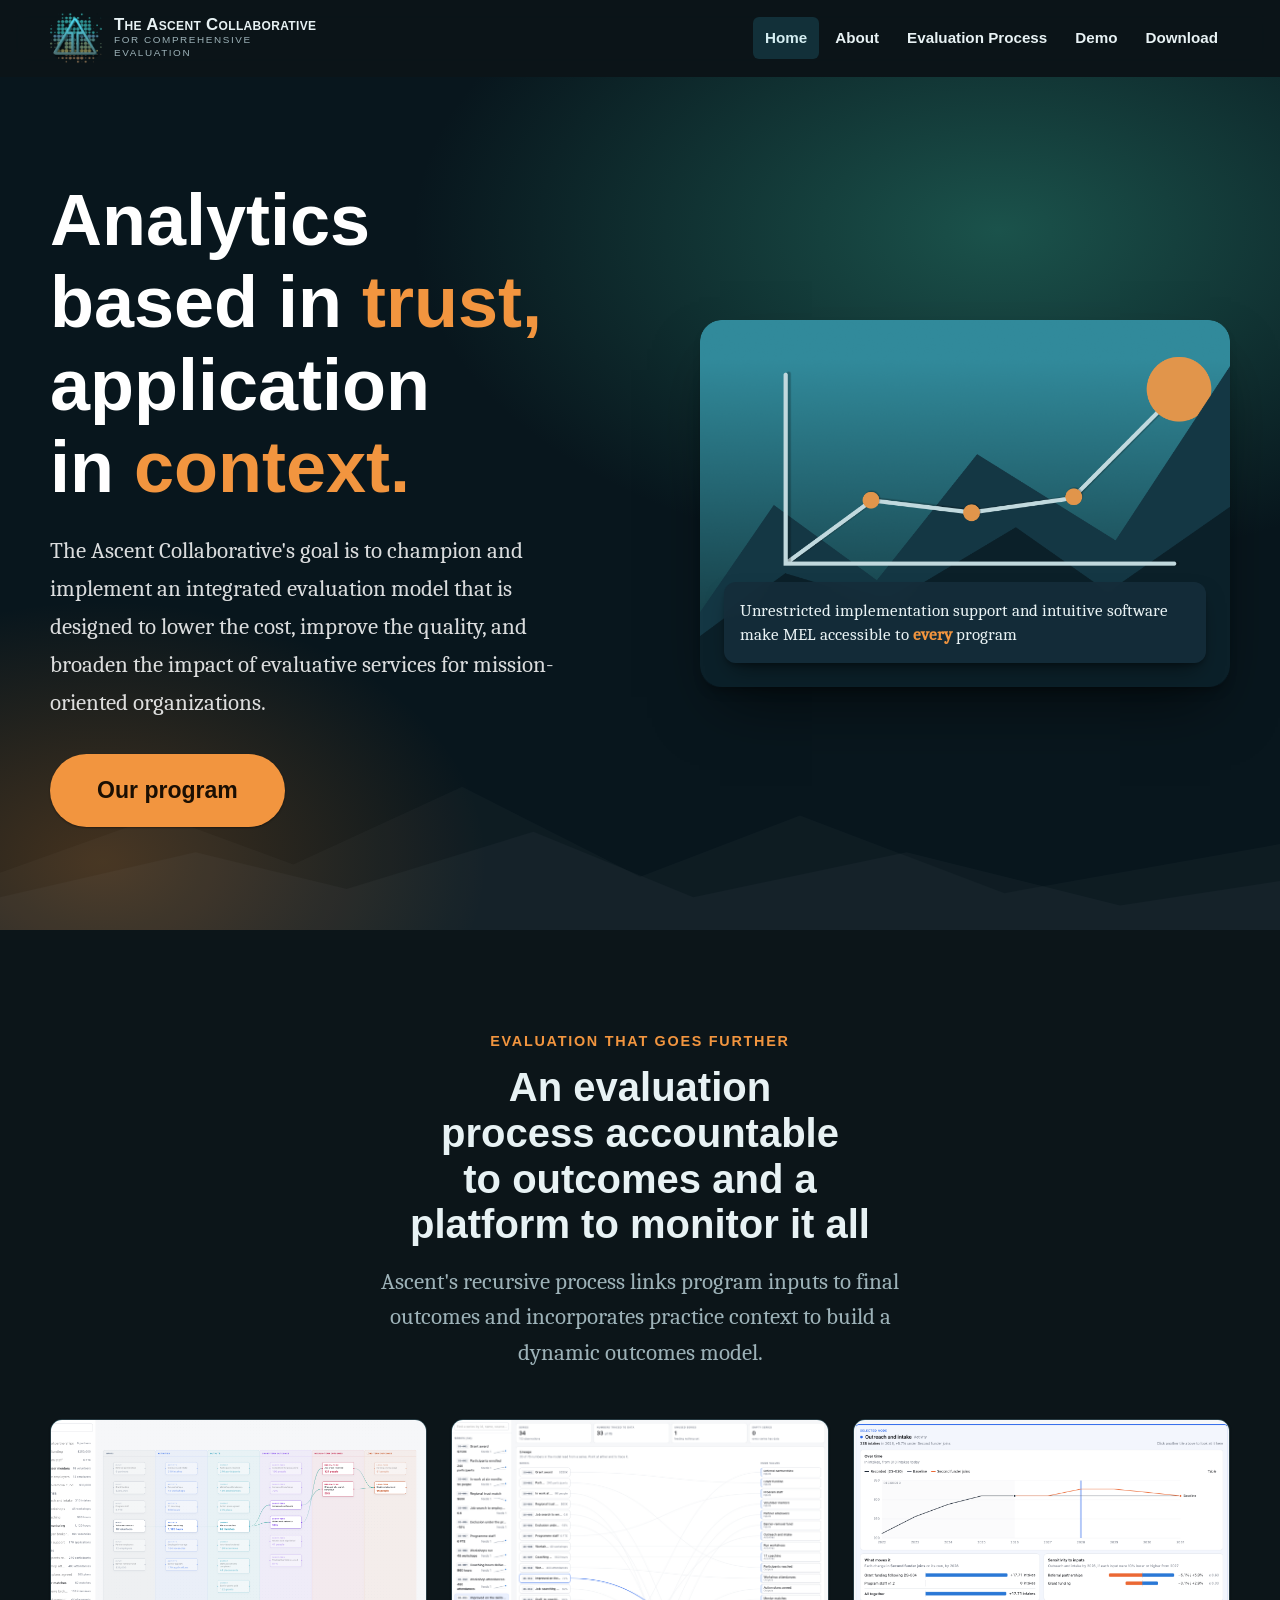
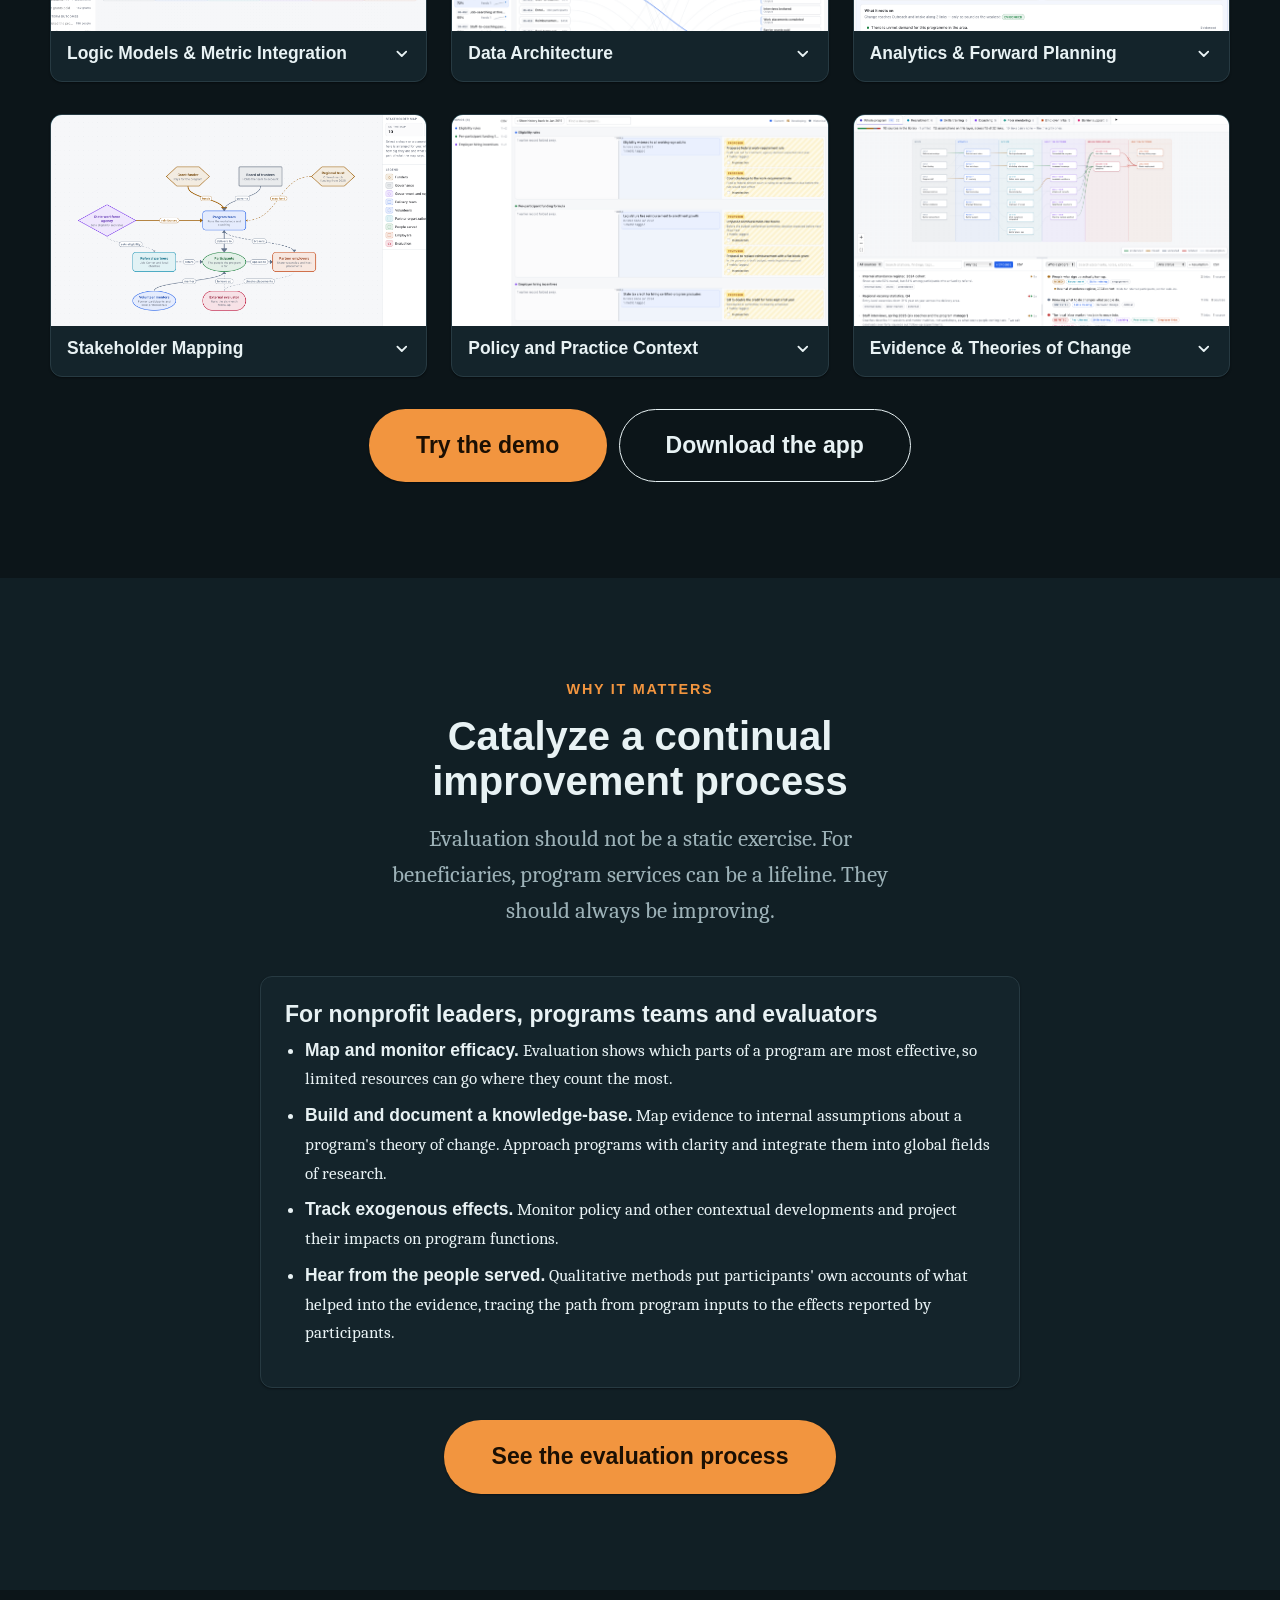
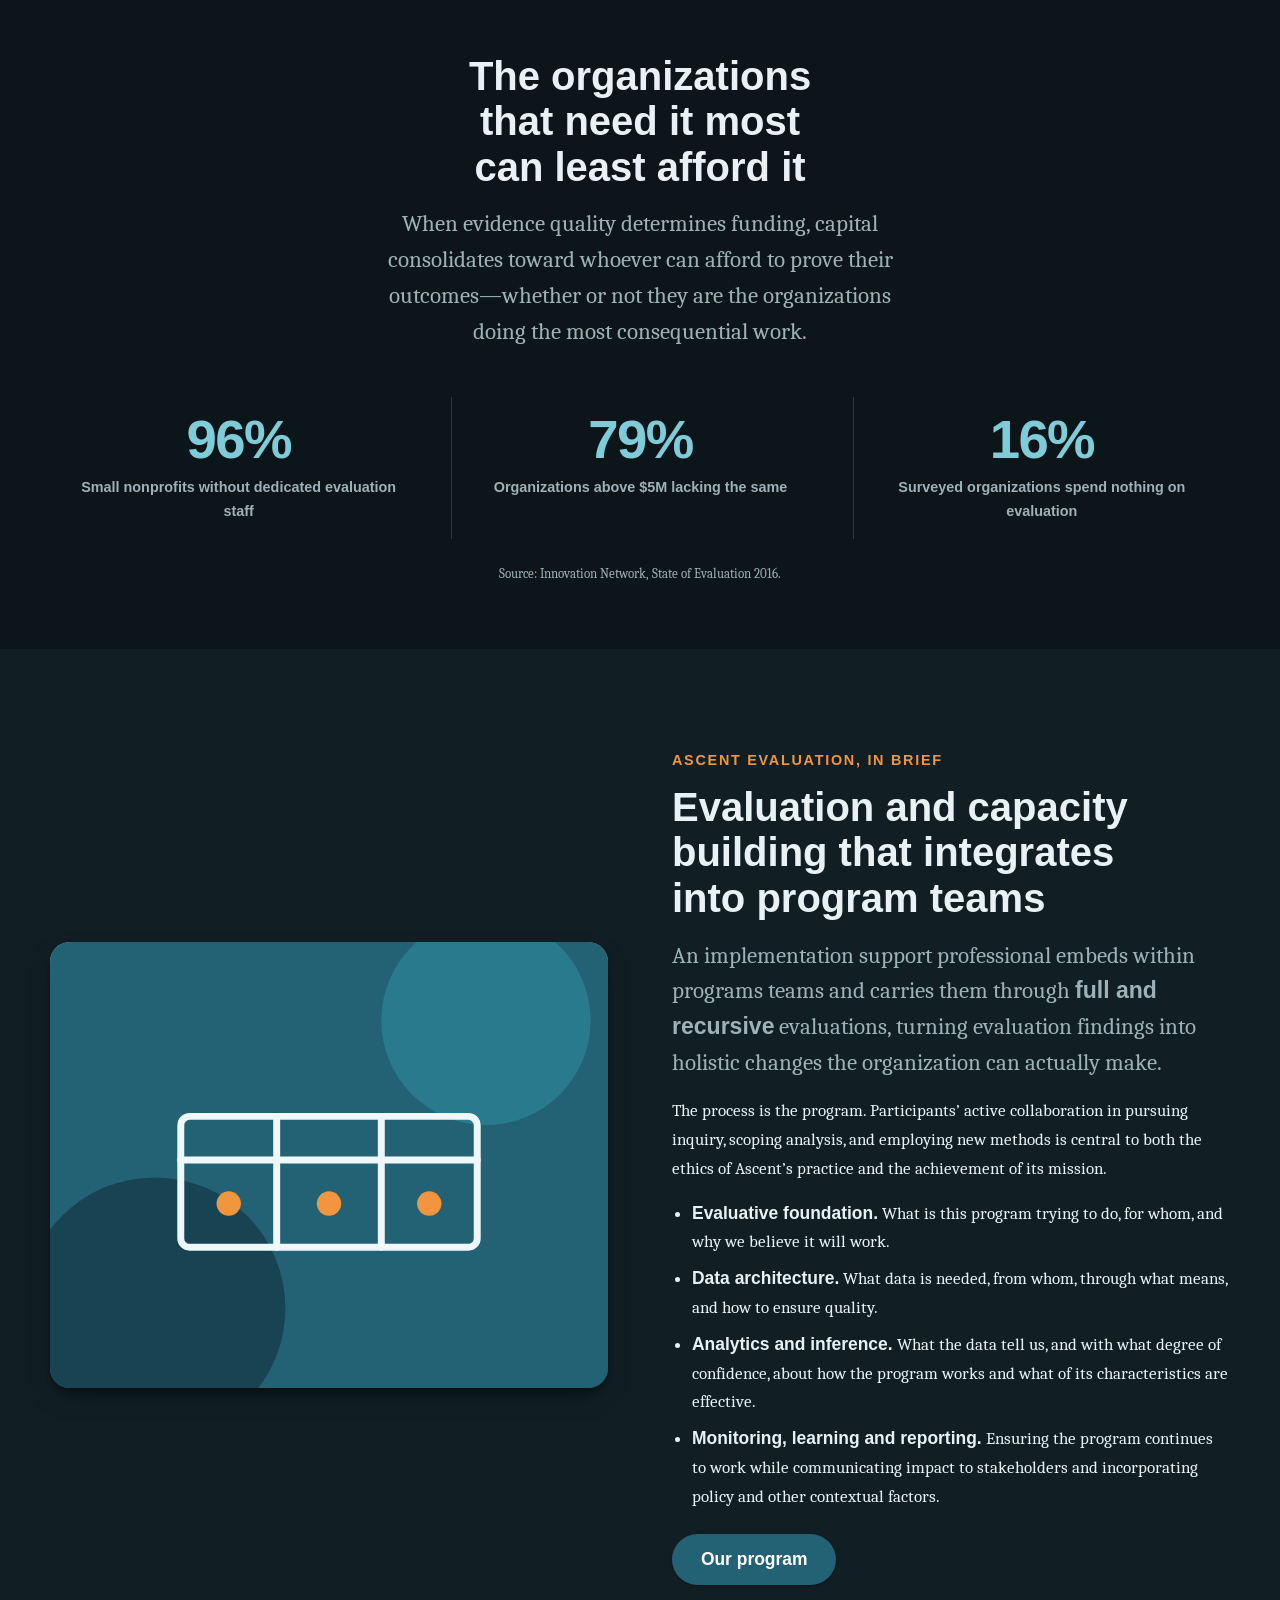
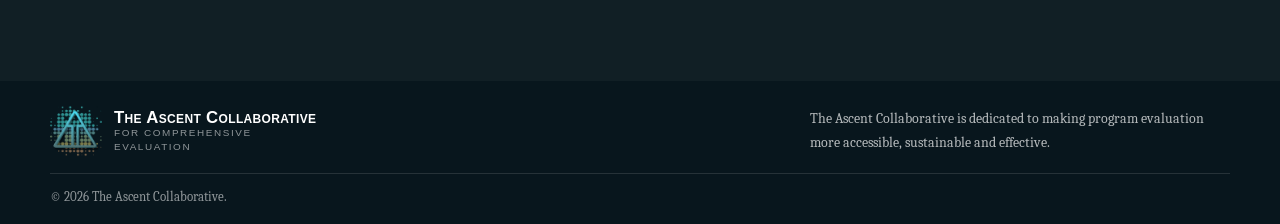
==== commit b0592055: "About: owner's copy edits, 2024 white paper on the timeline, even final stop (v94-v96) - Applies the" ====
--- a/index.html
+++ b/index.html
@@ -16,7 +16,7 @@
 
 <link rel="icon" href="assets/favicon.png?v=2026-10-15c" type="image/png">
 <link rel="apple-touch-icon" href="assets/apple-touch-icon.png?v=2026-10-15c">
-<link rel="stylesheet" href="css/styles.css?v=2026-11-04">
+<link rel="stylesheet" href="css/styles.css?v=2026-11-05">
 <script src="js/theme-init.js"></script>
 
 <script type="application/ld+json">
--- a/css/styles.css
+++ b/css/styles.css
@@ -940,9 +940,9 @@
 
    Row packing is plain grid auto-placement. Each entry names only its column, so an
    implementation science entry followed by an ECB one shares a row, and an ECB
-   entry followed by anything starts a new one; entries on both rails, and the
-   sector box, span the row. Rows therefore never run backwards in time — keep the
-   markup in date order, same-year IS entries first. */
+   entry followed by anything starts a new one; entries on both rails span the row.
+   Rows therefore never run backwards in time — keep the markup in date order,
+   same-year IS entries first. */
 .strands {
   --is: var(--brand);
   --ecb: var(--accent);
@@ -1032,16 +1032,6 @@
   background: linear-gradient(var(--bg-muted), var(--bg-muted)) padding-box,
               linear-gradient(90deg, var(--is), var(--ecb)) border-box;
 }
-/* The sector is neither field: no stop, set apart in a dashed box. */
-.strand--sector { --lane: var(--text); }
-.strand--sector::before { content: none; }
-.strand--sector {
-  margin: 0 0 var(--sp-6) var(--indent);
-  padding: var(--sp-4) var(--sp-5);
-  background: var(--surface);
-  border: 1px dashed var(--ink-400);
-  border-radius: var(--radius);
-}
 .strand h3 { margin-bottom: var(--sp-2); font-size: var(--step-0); }
 .strand p:last-child { margin-bottom: 0; color: var(--text-muted); }
 
@@ -1083,7 +1073,10 @@
 }
 
 @media (min-width: 761px) {
-  .strands { --gap: 4rem; }
+  /* 65px, not 64: with a 3px rail, an odd gap keeps every rail and the seam of the node
+     below on whole pixels. On 64px the rails sat on half-pixels and, on a 1x monitor,
+     rounded away from the seam. The join's viewBox in about.html is this gap plus the rail. */
+  .strands { --gap: calc(4rem + 1px); }
 
   /* Keys sit over their lanes and become the tops of the rails. */
   .strands__fields {
@@ -1132,17 +1125,9 @@
     left: calc(50% - var(--gap) / 2 - var(--dot) / 2); right: auto;
     width: calc(var(--gap) + var(--dot));
   }
-  .strand--sector {
-    grid-column: 1 / -1;
-    justify-self: center;
-    max-width: 32rem;
-    margin: 0 0 var(--sp-6);
-    padding: var(--sp-4) var(--sp-6);
-    text-align: center;
-  }
 
   /* The lane says which field an entry belongs to; the label is kept for
-     screen readers. Tags (cited by both, the sector) stay visible. */
+     screen readers. A tag, when an entry has one, stays visible. */
   .strand__field {
     position: absolute;
     width: 1px; height: 1px;
@@ -1166,7 +1151,9 @@
   .strands__node {
     position: static;
     display: block;
-    width: 1.6rem; height: 1.6rem;
+    /* Whole, even pixels. At 1.6rem (25.6px) browsers rounded the width and height
+       separately, so the circle came out uneven and its seam off centre. */
+    width: 26px; height: 26px;
     margin: 0 auto var(--sp-4);
     background: linear-gradient(90deg, var(--is) 50%, var(--ecb) 50%);
     box-shadow: 0 0 0 5px var(--bg-muted), 0 0 0 6px var(--border);
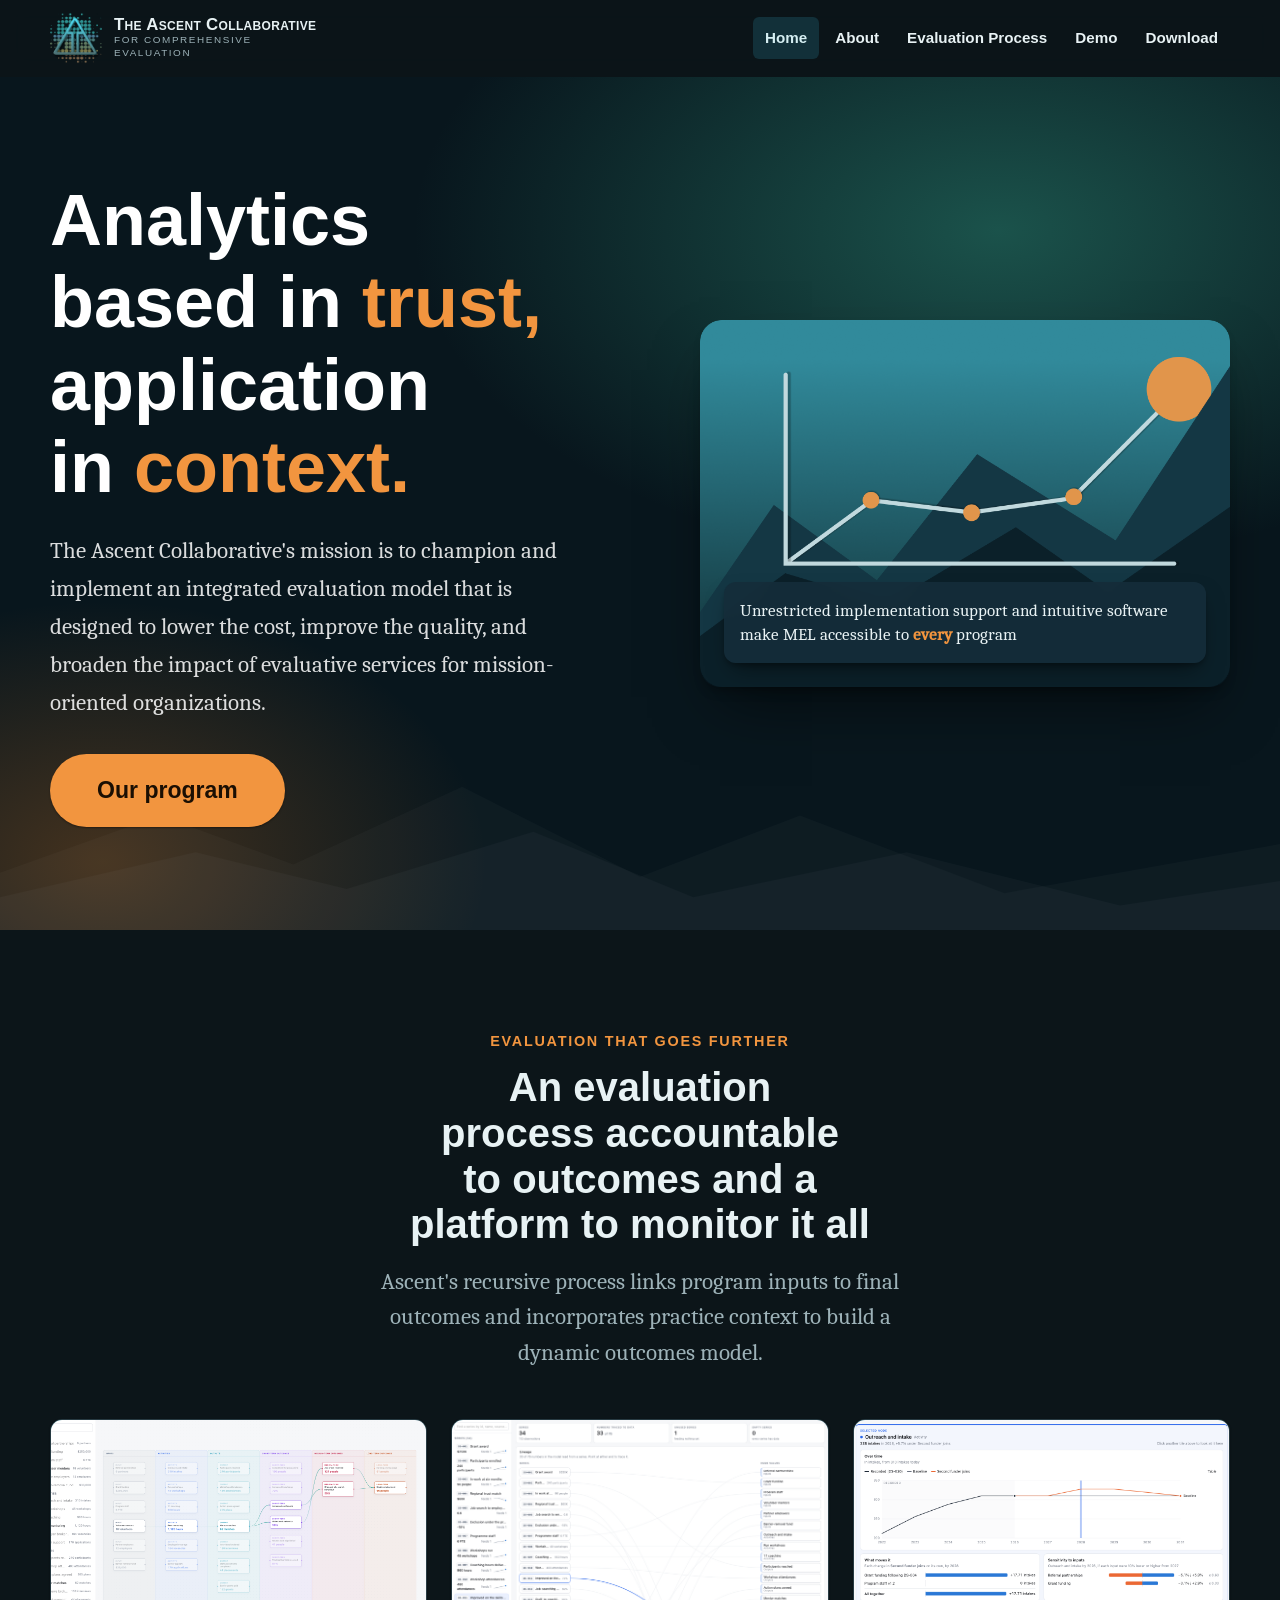
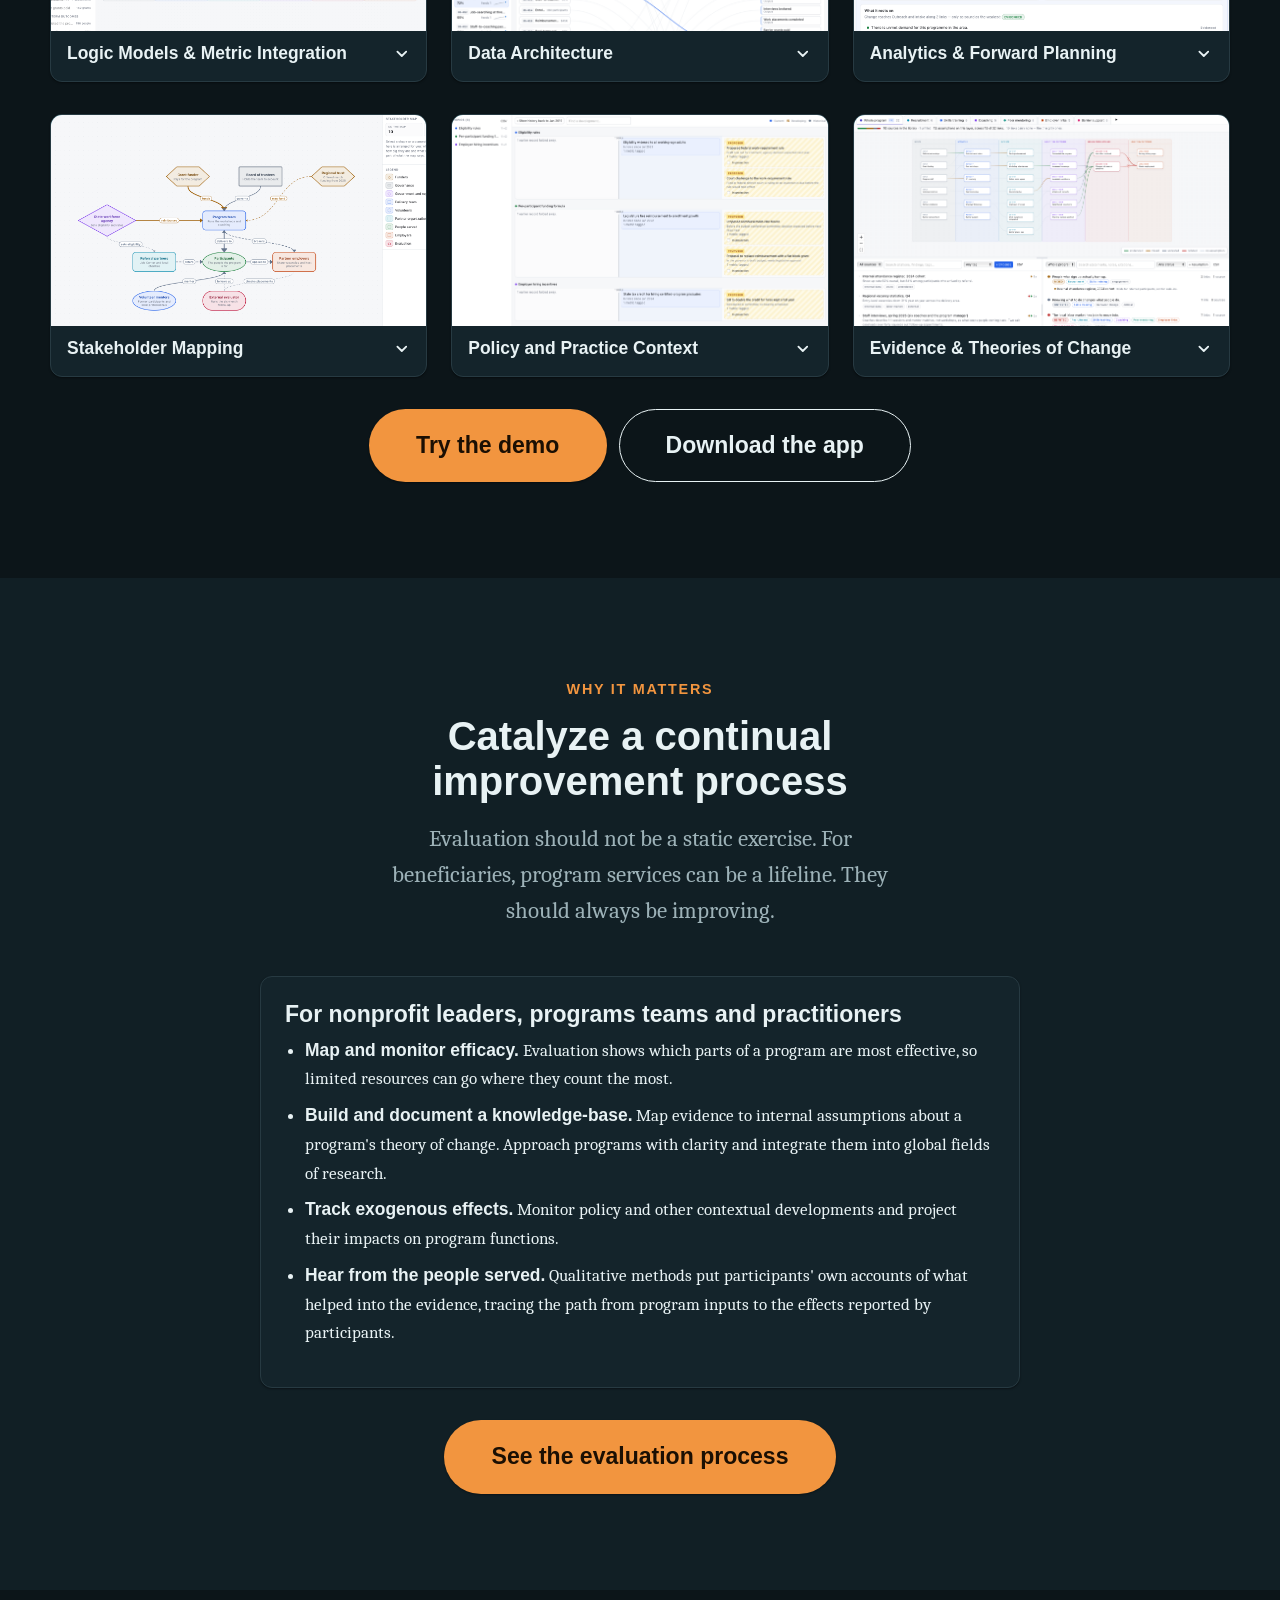
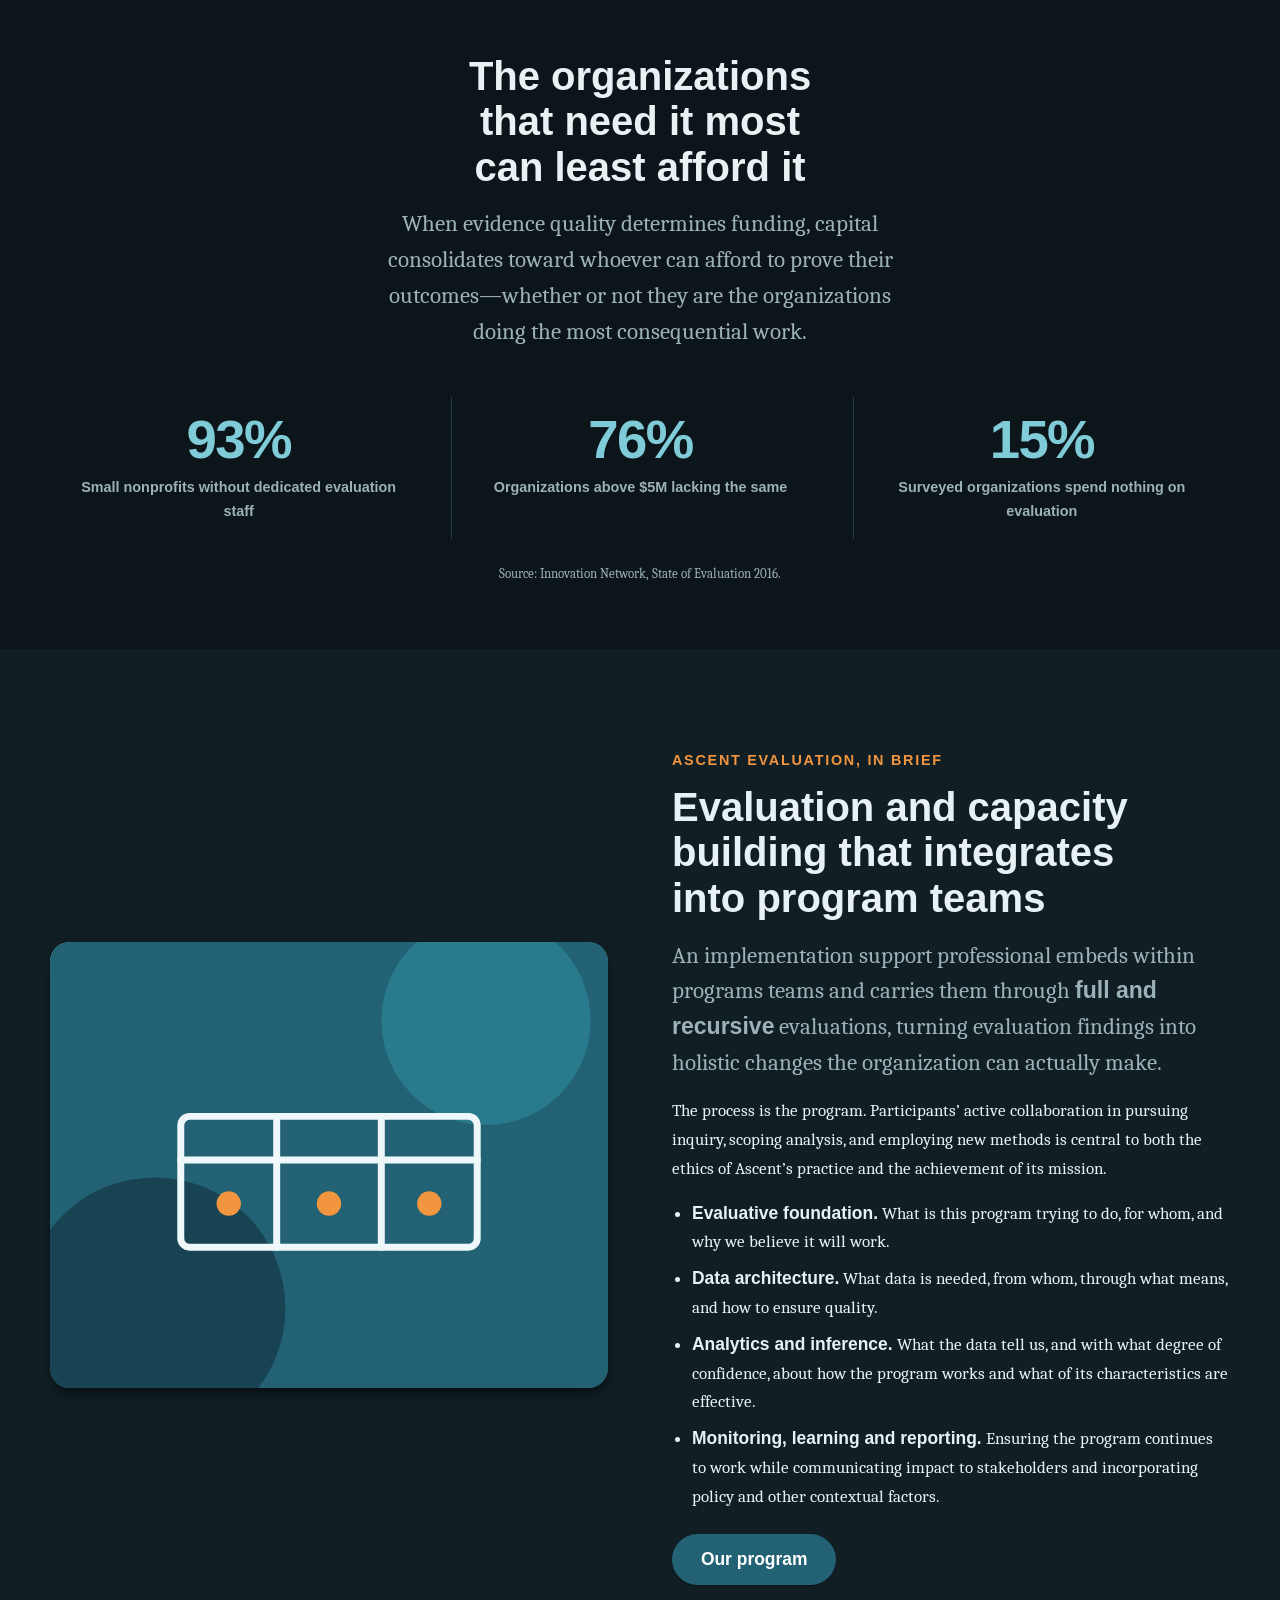
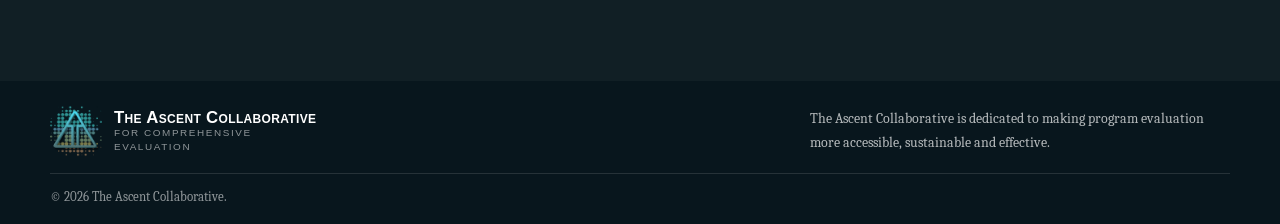
==== commit 58701d30: "About: Impact logic moved from Our Model, as a stepped cascade; owner's copy edits (v97–v100) Applie" ====
--- a/index.html
+++ b/index.html
@@ -16,7 +16,7 @@
 
 <link rel="icon" href="assets/favicon.png?v=2026-10-15c" type="image/png">
 <link rel="apple-touch-icon" href="assets/apple-touch-icon.png?v=2026-10-15c">
-<link rel="stylesheet" href="css/styles.css?v=2026-11-05">
+<link rel="stylesheet" href="css/styles.css?v=2026-11-06b">
 <script src="js/theme-init.js"></script>
 
 <script type="application/ld+json">
@@ -69,7 +69,7 @@
       <div>
         <h1 class="hero__title">Analytics based in <em>trust,</em> application in <em>context.</em></h1>
         <p class="hero__lead">
-          The Ascent Collaborative's goal is to champion and implement an integrated evaluation model that is designed to lower the cost, improve the quality, and broaden the impact of evaluative services for mission-oriented organizations.
+          The Ascent Collaborative's mission is to champion and implement an integrated evaluation model that is designed to lower the cost, improve the quality, and broaden the impact of evaluative services for mission-oriented organizations.
         </p>
         <div class="btn-row" style="margin-top: 2rem">
           <a class="btn btn--primary btn--lg" href="programs.html#pilot-sequence">Our program</a>
@@ -166,7 +166,7 @@
 
       <div class="reveal">
         <article class="card">
-          <h3>For nonprofit leaders, programs teams and evaluators</h3>
+          <h3>For nonprofit leaders, programs teams and practitioners</h3>
           <ul>
             <li><strong>Map and monitor efficacy.</strong> Evaluation shows which parts of a program are most effective, so limited resources can go where they count the most.</li>
             <li><strong>Build and document a knowledge-base.</strong> Map evidence to internal assumptions about a program's theory of change. Approach programs with clarity and integrate them into global fields of research.</li>
--- a/css/styles.css
+++ b/css/styles.css
@@ -1161,6 +1161,76 @@
   .strands__synthesis { max-width: 36rem; margin-inline: auto; }
 }
 
+/* Impact cascade (About): four stages on one continuous line, drawn like the rails above.
+
+   Narrow screens: the line runs down the left edge and each stage is a row on it.
+   From 901px: a staircase. Each stage sits one --drop below the last; its line crosses
+   the top of its column and turns down into the next stage's node, which paints over the
+   end of it. The last stage draws no line of its own, so the line stops at its node. */
+.cascade {
+  --rail: 3px;
+  --node: 2.75rem;
+  --drop: 4rem;
+  --gap: var(--sp-6);
+  --rail-colour: color-mix(in srgb, var(--brand) 55%, var(--bg));
+  list-style: none;
+  margin: 0;
+  padding: 0;
+}
+.cascade__step { position: relative; margin: 0; }
+.cascade__step:not(:last-child)::before { content: ""; position: absolute; }
+.cascade__num {
+  position: absolute;
+  z-index: 1;
+  top: 0; left: 0;
+  display: grid;
+  place-items: center;
+  width: var(--node); height: var(--node);
+  border: var(--rail) solid var(--brand);
+  border-radius: var(--radius-pill);
+  background: var(--bg);
+  font-family: var(--font-bold);
+  font-weight: 700;
+  line-height: 1;
+  color: var(--brand);
+}
+.cascade__step--accent .cascade__num { border-color: var(--accent); color: var(--accent); }
+.cascade__step h3 { margin-bottom: var(--sp-2); }
+.cascade__step p { color: var(--text-muted); }
+
+@media (max-width: 900px) {
+  .cascade__step { padding: 0.6rem 0 var(--sp-6) calc(var(--node) + var(--sp-4)); }
+  .cascade__step:last-child { padding-bottom: 0; }
+  .cascade__step::before {
+    top: 0; bottom: 0;
+    left: calc(var(--node) / 2 - var(--rail) / 2);
+    width: var(--rail);
+    background: var(--rail-colour);
+  }
+}
+
+@media (min-width: 901px) {
+  .cascade {
+    display: grid;
+    grid-template-columns: repeat(4, minmax(0, 1fr));
+    column-gap: var(--gap);
+    align-items: start;
+  }
+  .cascade__step { padding-top: calc(var(--node) + var(--sp-4)); }
+  .cascade__step:nth-child(2) { margin-top: var(--drop); }
+  .cascade__step:nth-child(3) { margin-top: calc(var(--drop) * 2); }
+  .cascade__step:nth-child(4) { margin-top: calc(var(--drop) * 3); }
+  .cascade__step::before {
+    top: calc(var(--node) / 2 - var(--rail) / 2);
+    left: calc(var(--node) / 2);
+    right: calc((var(--gap) + var(--node) / 2 + var(--rail) / 2) * -1);
+    height: calc(var(--drop) + var(--rail) / 2);
+    border-top: var(--rail) solid var(--rail-colour);
+    border-right: var(--rail) solid var(--rail-colour);
+    border-top-right-radius: var(--sp-4);
+  }
+}
+
 /* --------------------------------------------------------------------------
    13. Team
    -------------------------------------------------------------------------- */
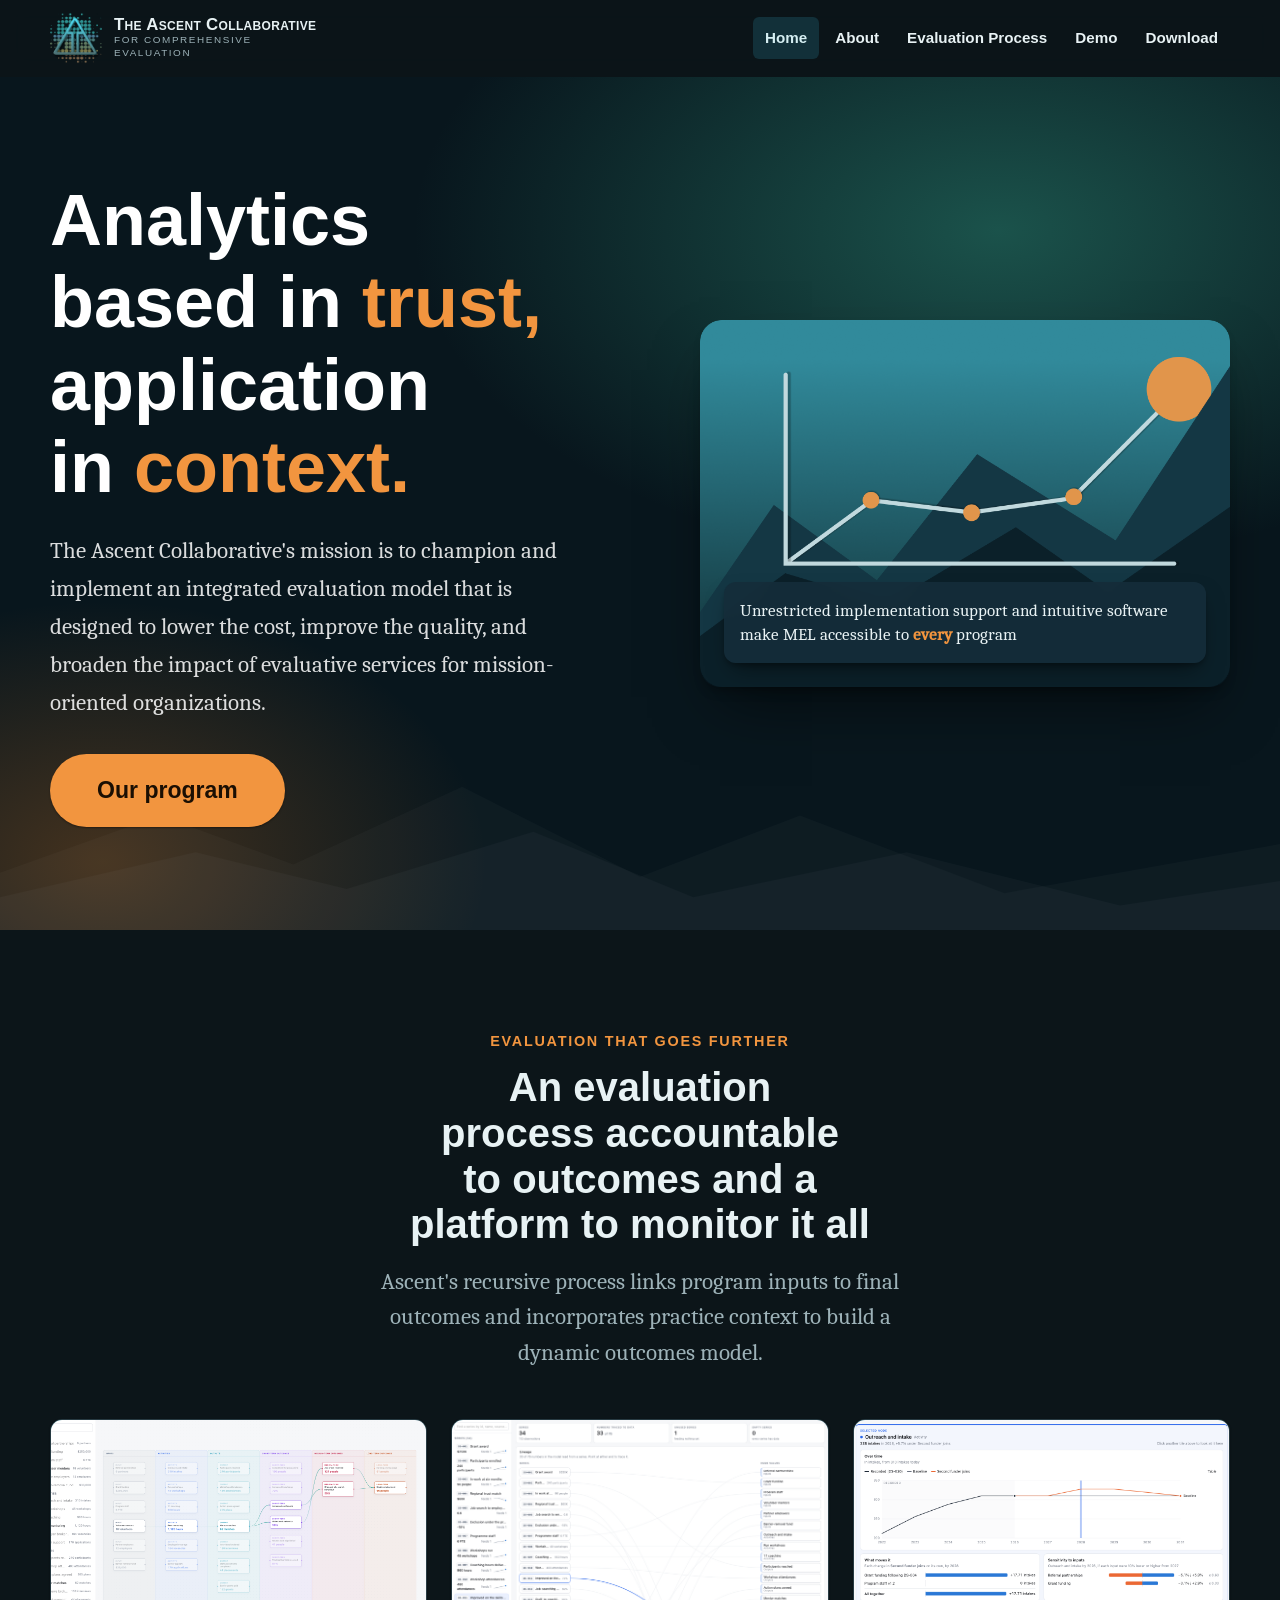
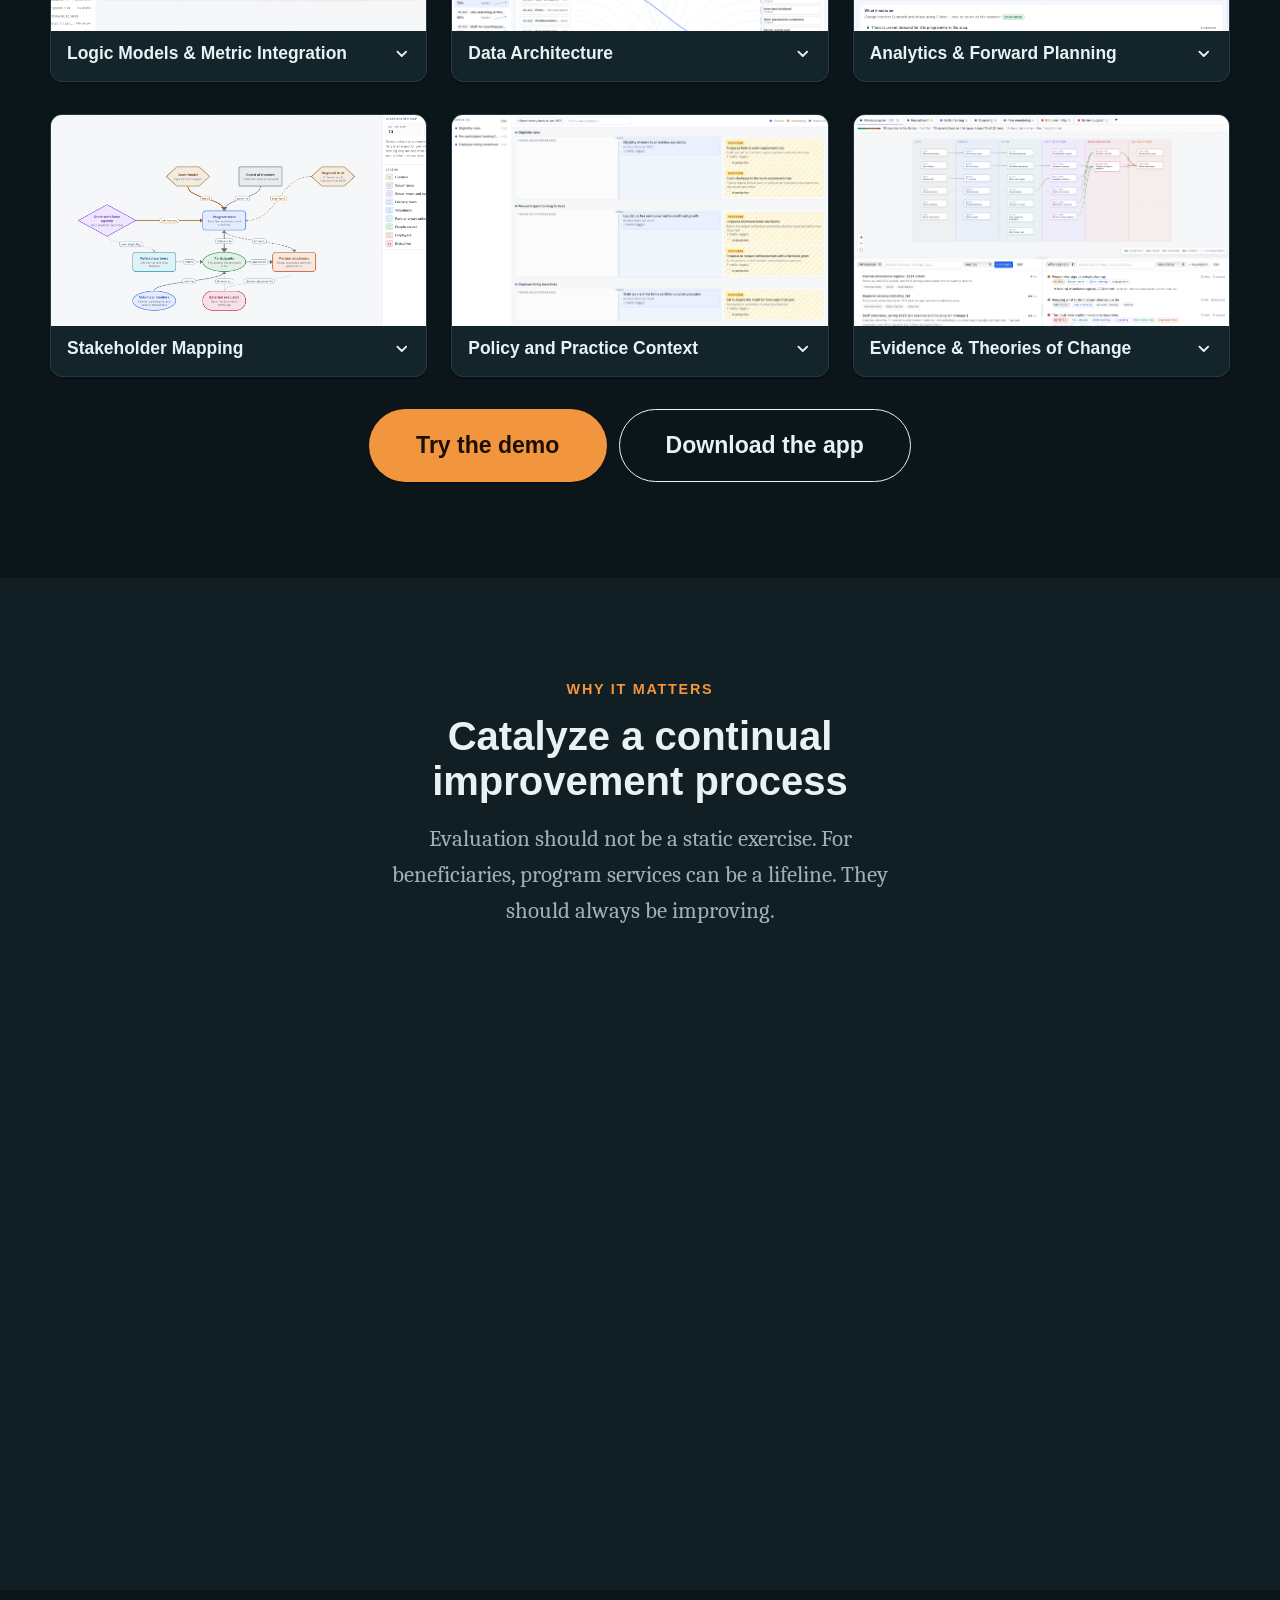
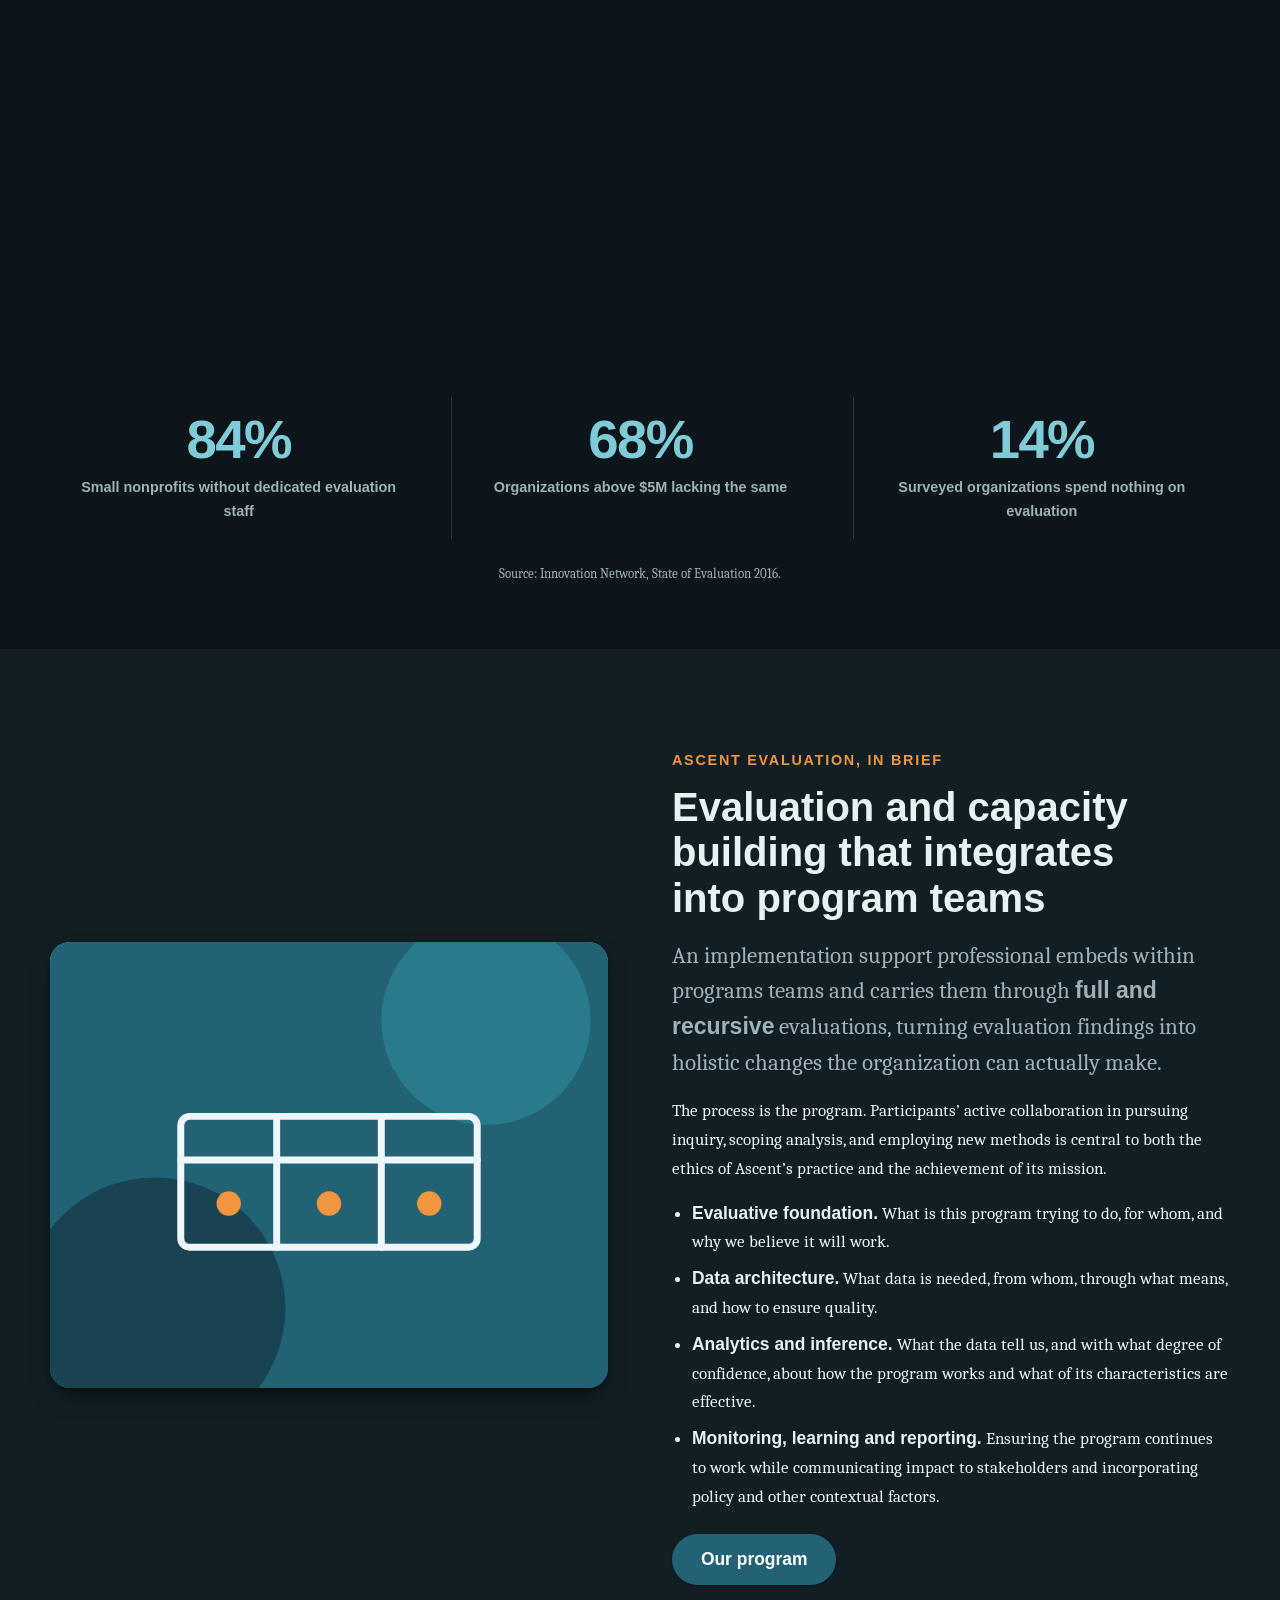
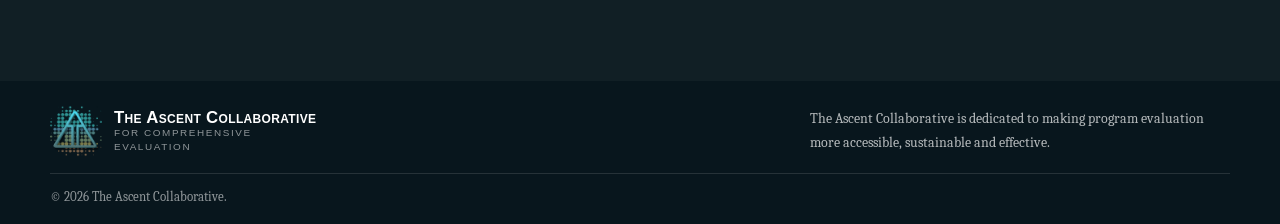
==== commit a2617af3: "About: owner's copy edits; evidence subhead and timeline headers match Impact logic (v104–v106) Appl" ====
--- a/index.html
+++ b/index.html
@@ -16,7 +16,7 @@
 
 <link rel="icon" href="assets/favicon.png?v=2026-10-15c" type="image/png">
 <link rel="apple-touch-icon" href="assets/apple-touch-icon.png?v=2026-10-15c">
-<link rel="stylesheet" href="css/styles.css?v=2026-11-06b">
+<link rel="stylesheet" href="css/styles.css?v=2026-11-06d">
 <script src="js/theme-init.js"></script>
 
 <script type="application/ld+json">
--- a/css/styles.css
+++ b/css/styles.css
@@ -806,9 +806,10 @@
   background: none;
   box-shadow: none;
 }
-/* Text above it gets a full section's 6rem before the app's content: the app
-   already pads its own top by 1.5rem, so the frame adds the rest. */
-* + .demo-frame--bare { margin-top: calc(var(--sp-9) - var(--sp-5)); }
+/* Text above it gets the 3rem a .section-head leaves before its content, so the app
+   reads as the rest of that section: the app already pads its own top by 1.5rem, so
+   the frame adds the rest. */
+* + .demo-frame--bare { margin-top: calc(var(--sp-7) - var(--sp-5)); }
 .demo-meta {
   display: flex; flex-wrap: wrap; align-items: baseline; justify-content: space-between;
   gap: var(--sp-3) var(--sp-5);
@@ -1032,7 +1033,7 @@
   background: linear-gradient(var(--bg-muted), var(--bg-muted)) padding-box,
               linear-gradient(90deg, var(--is), var(--ecb)) border-box;
 }
-.strand h3 { margin-bottom: var(--sp-2); font-size: var(--step-0); }
+.strand h3 { margin-bottom: var(--sp-2); }
 .strand p:last-child { margin-bottom: 0; color: var(--text-muted); }
 
 .strand__meta {
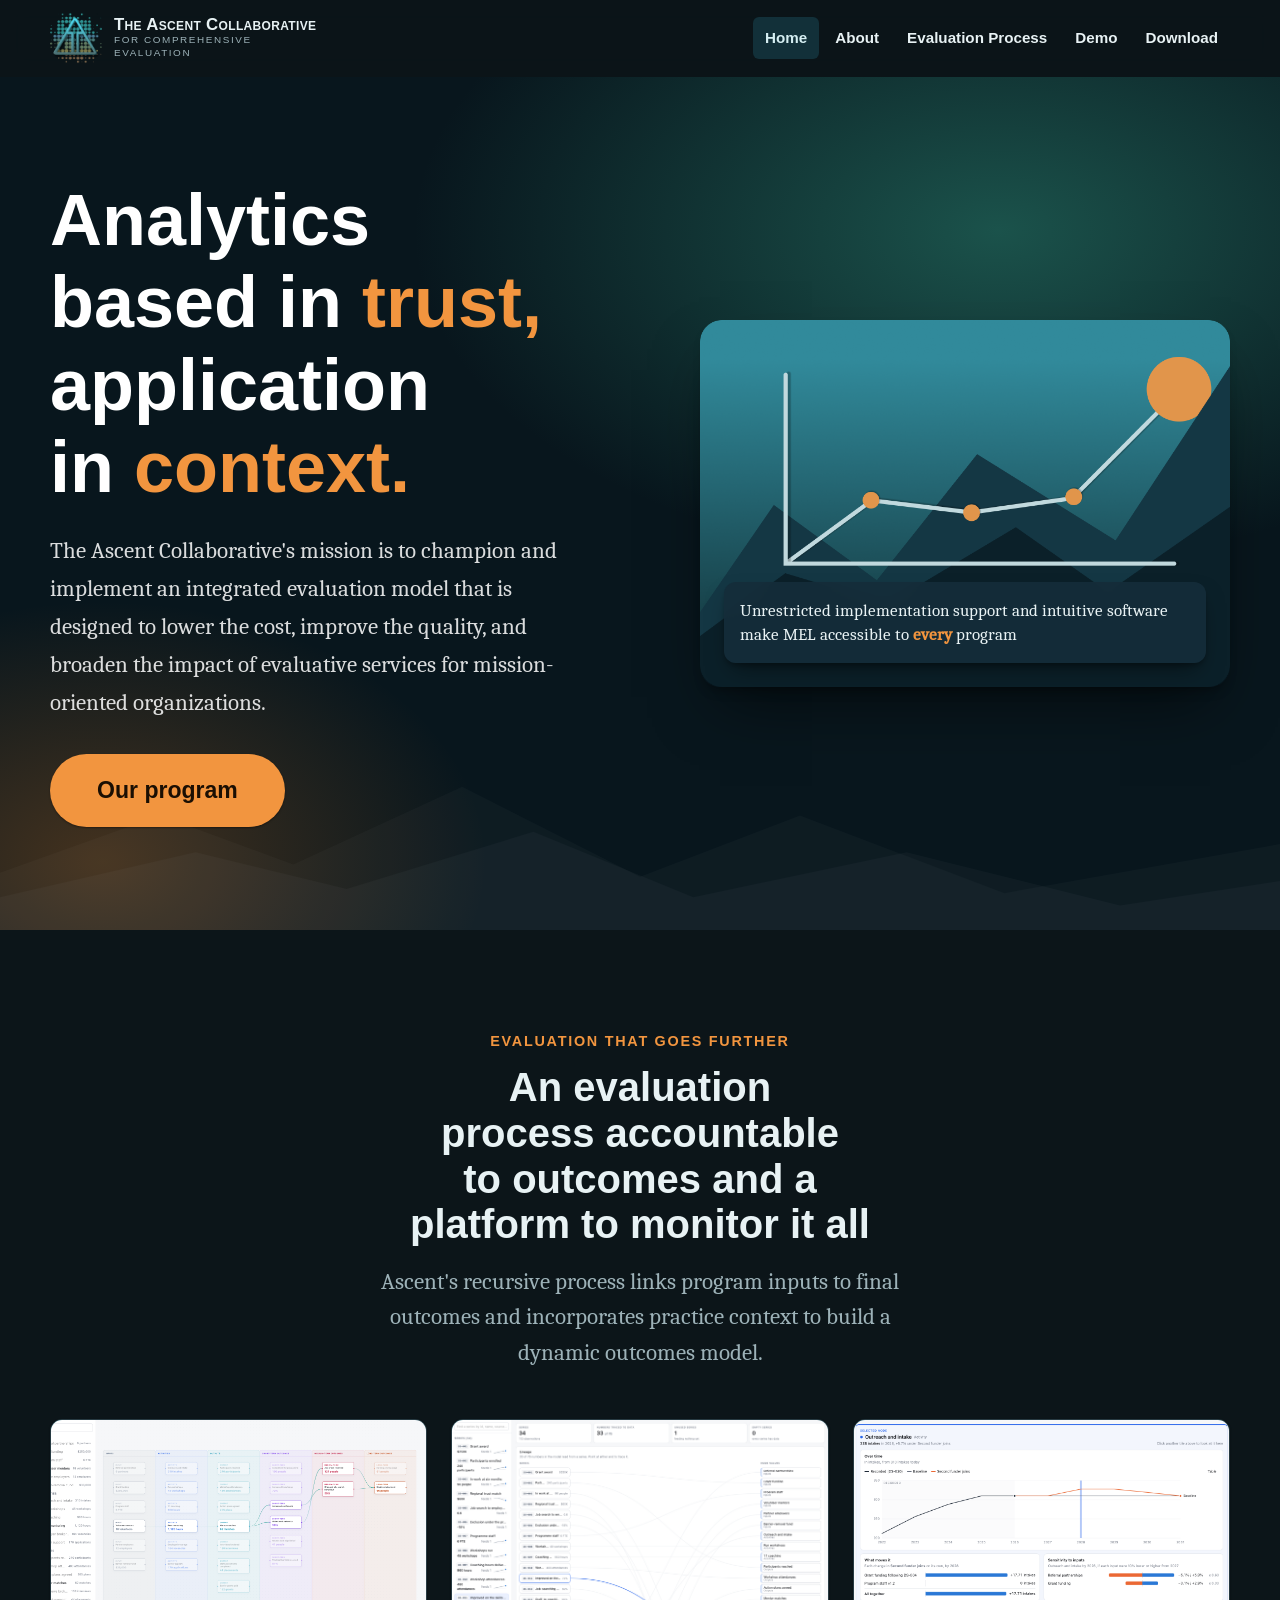
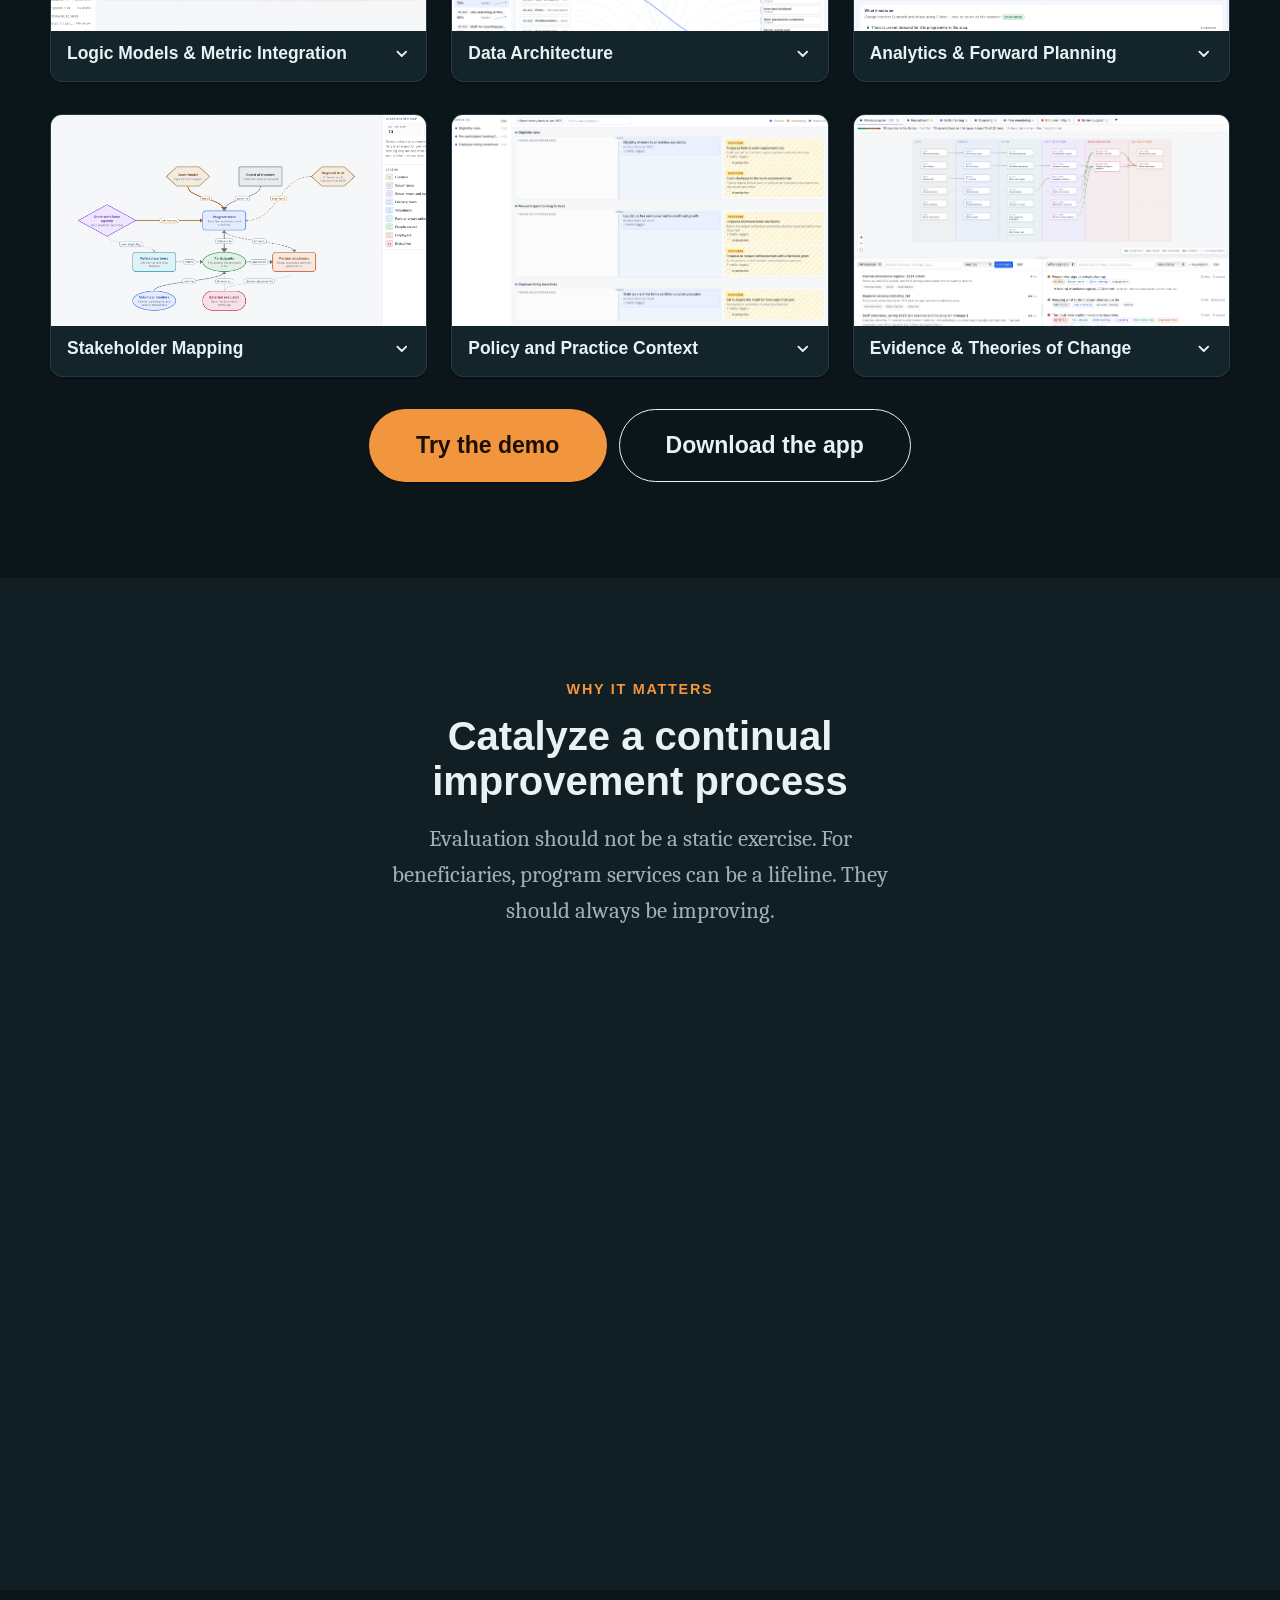
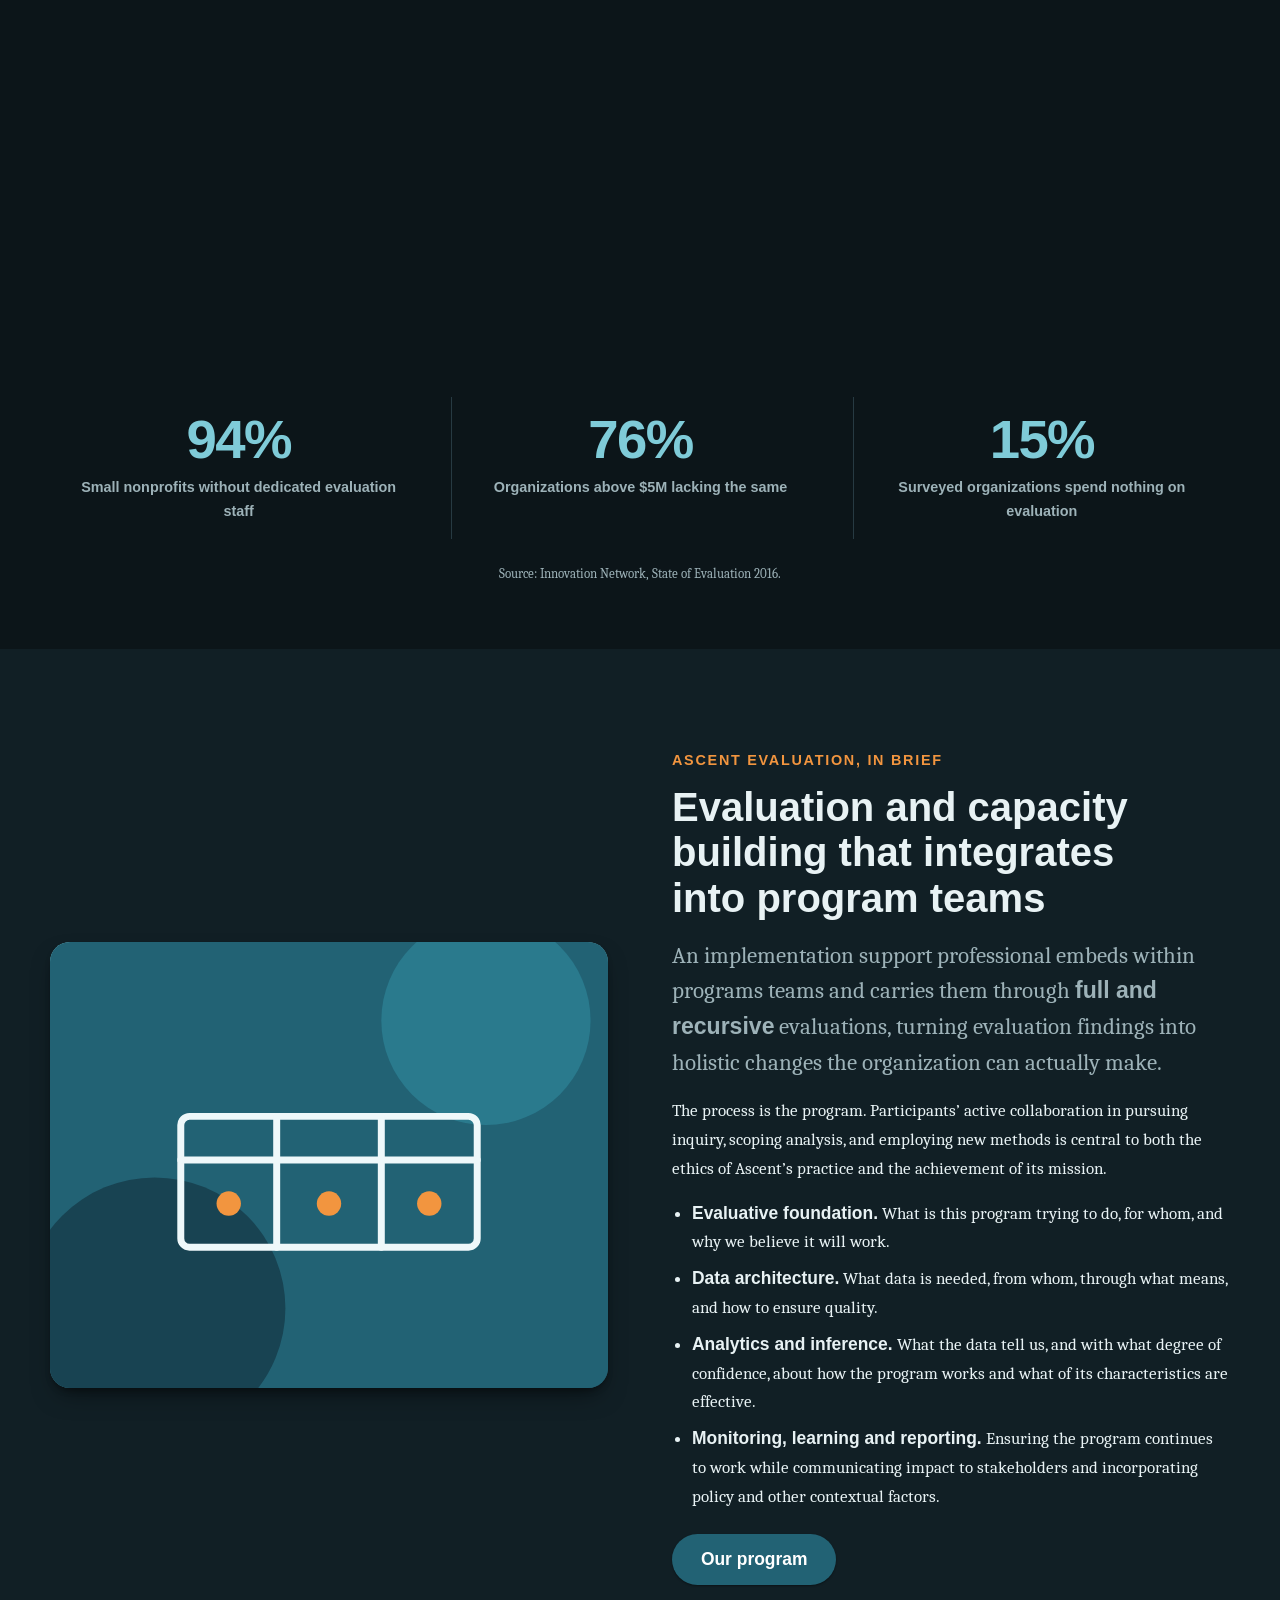
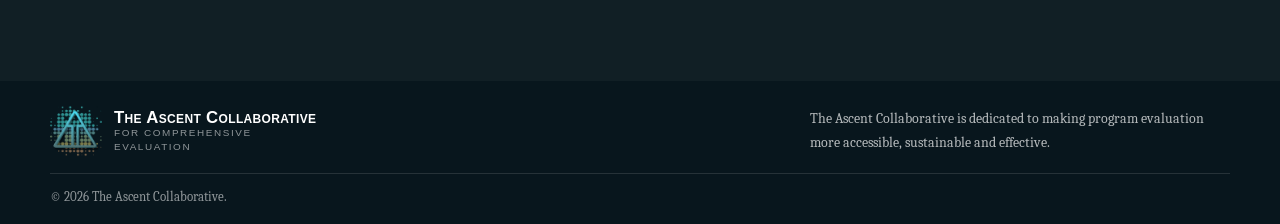
==== commit 2b58dd32: "Remove the title sections from every page but Home (v107) Removes the breadcrumb, large page title a" ====
--- a/index.html
+++ b/index.html
@@ -16,7 +16,7 @@
 
 <link rel="icon" href="assets/favicon.png?v=2026-10-15c" type="image/png">
 <link rel="apple-touch-icon" href="assets/apple-touch-icon.png?v=2026-10-15c">
-<link rel="stylesheet" href="css/styles.css?v=2026-11-06d">
+<link rel="stylesheet" href="css/styles.css?v=2026-11-06e">
 <script src="js/theme-init.js"></script>
 
 <script type="application/ld+json">
--- a/css/styles.css
+++ b/css/styles.css
@@ -652,36 +652,23 @@
 }
 
 /* --------------------------------------------------------------------------
-   7. Page banner (interior pages)
-   -------------------------------------------------------------------------- */
-.page-hero {
+   7. First section of interior pages
+   -------------------------------------------------------------------------- */
+/* Those pages have no title section. Whichever section comes first has the background
+   the title sections had: the darkest navy, with a teal glow top right and an amber one
+   bottom left. */
+.section--glow {
   position: relative;
   background: var(--bg-inverse);
-  color: #fff;
-  padding-block: clamp(3rem, 7vw, 5.5rem);
-  overflow: hidden;
   isolation: isolate;
 }
-.page-hero::before {
+.section--glow::before {
   content: "";
   position: absolute; inset: 0; z-index: -1;
   background:
     radial-gradient(760px 420px at 82% 10%, rgba(42, 132, 113, 0.5), transparent 62%),
     radial-gradient(520px 340px at 4% 100%, rgba(224, 123, 34, 0.22), transparent 60%);
 }
-.page-hero h1 { color: #fff; margin-bottom: var(--sp-4); }
-.page-hero h1:last-child { margin-bottom: 0; }   /* banner with no lead (editor_demo) */
-.page-hero p { color: rgba(255,255,255,0.82); max-width: 60ch; font-size: var(--step-1); }
-
-.breadcrumb {
-  display: flex; flex-wrap: wrap; align-items: center; gap: var(--sp-2);
-  list-style: none; padding: 0; margin: 0 0 var(--sp-4);
-  font-size: var(--step--1);
-  color: rgba(255,255,255,0.65);
-}
-.breadcrumb li + li { margin-top: 0; }
-.breadcrumb li + li::before { content: "/"; margin-right: var(--sp-2); opacity: 0.5; }
-.breadcrumb a { color: rgba(255,255,255,0.85); }
 
 /* --------------------------------------------------------------------------
    8. Cards
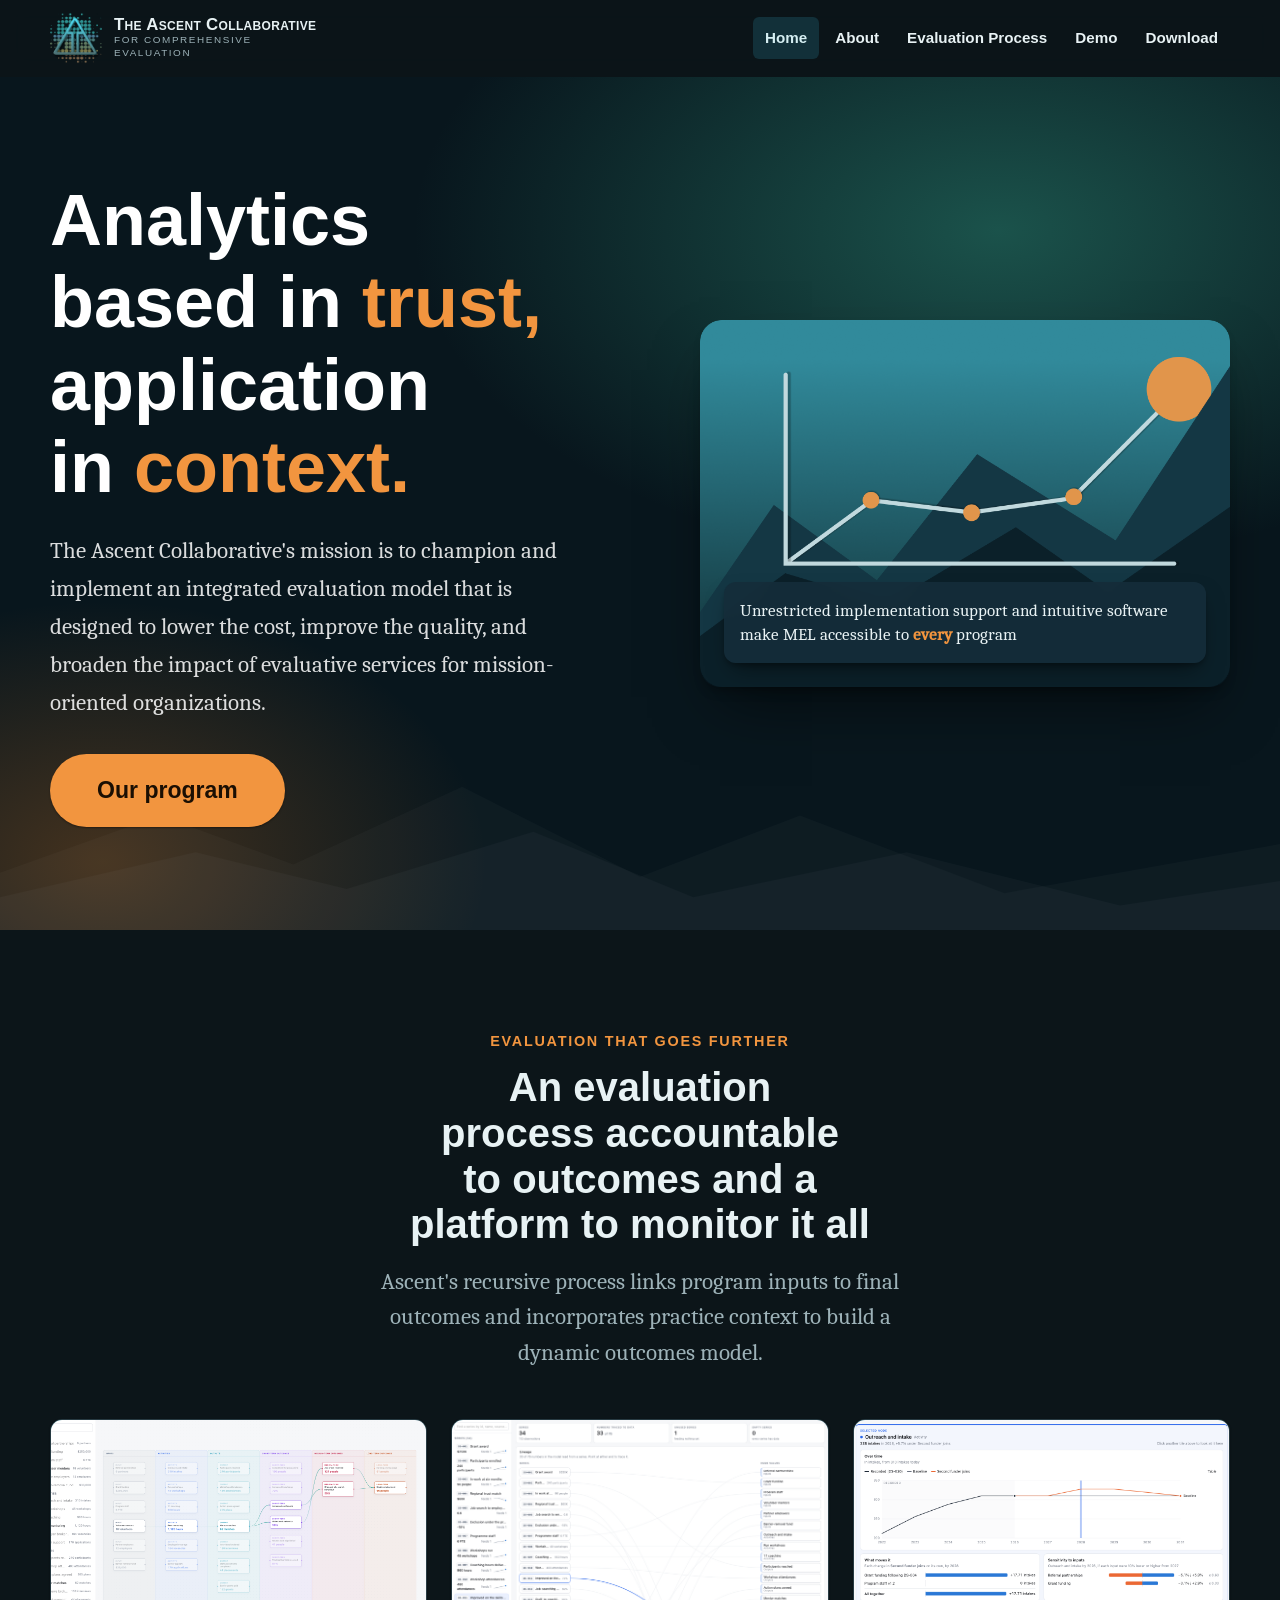
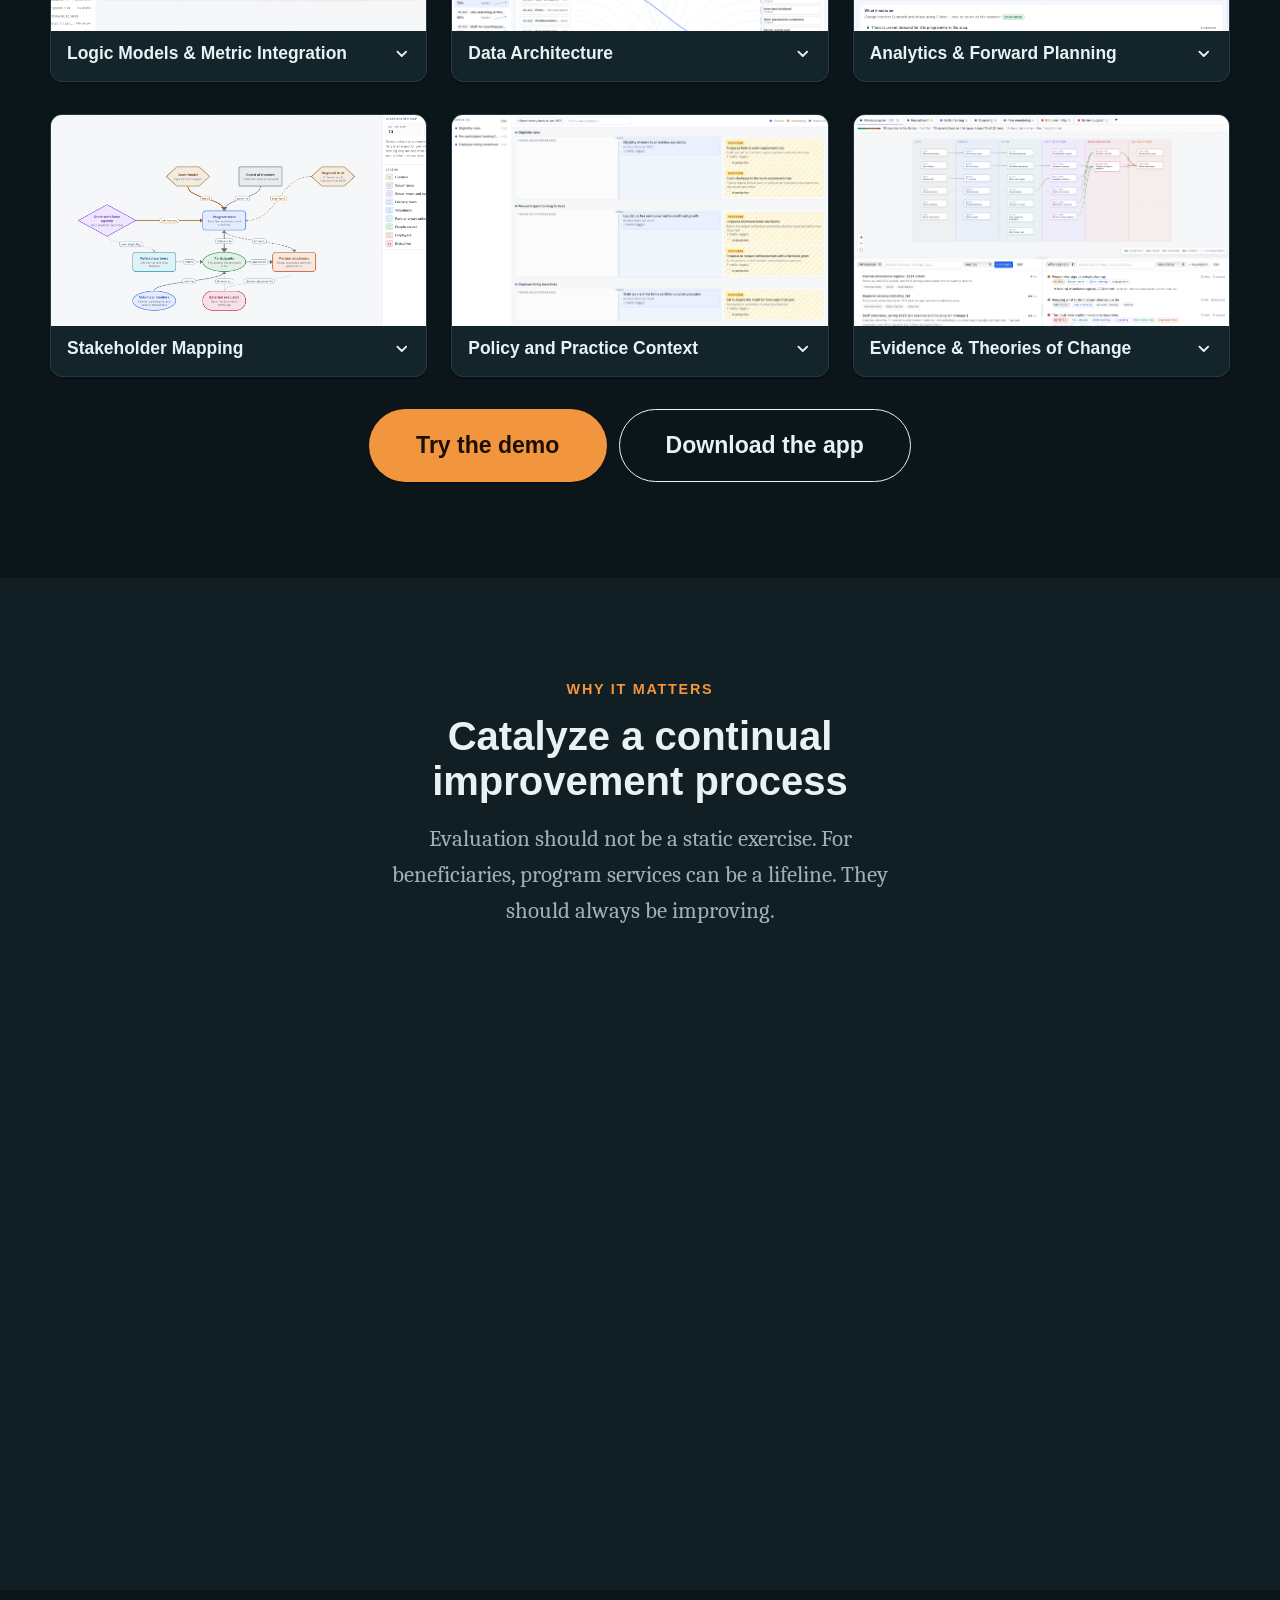
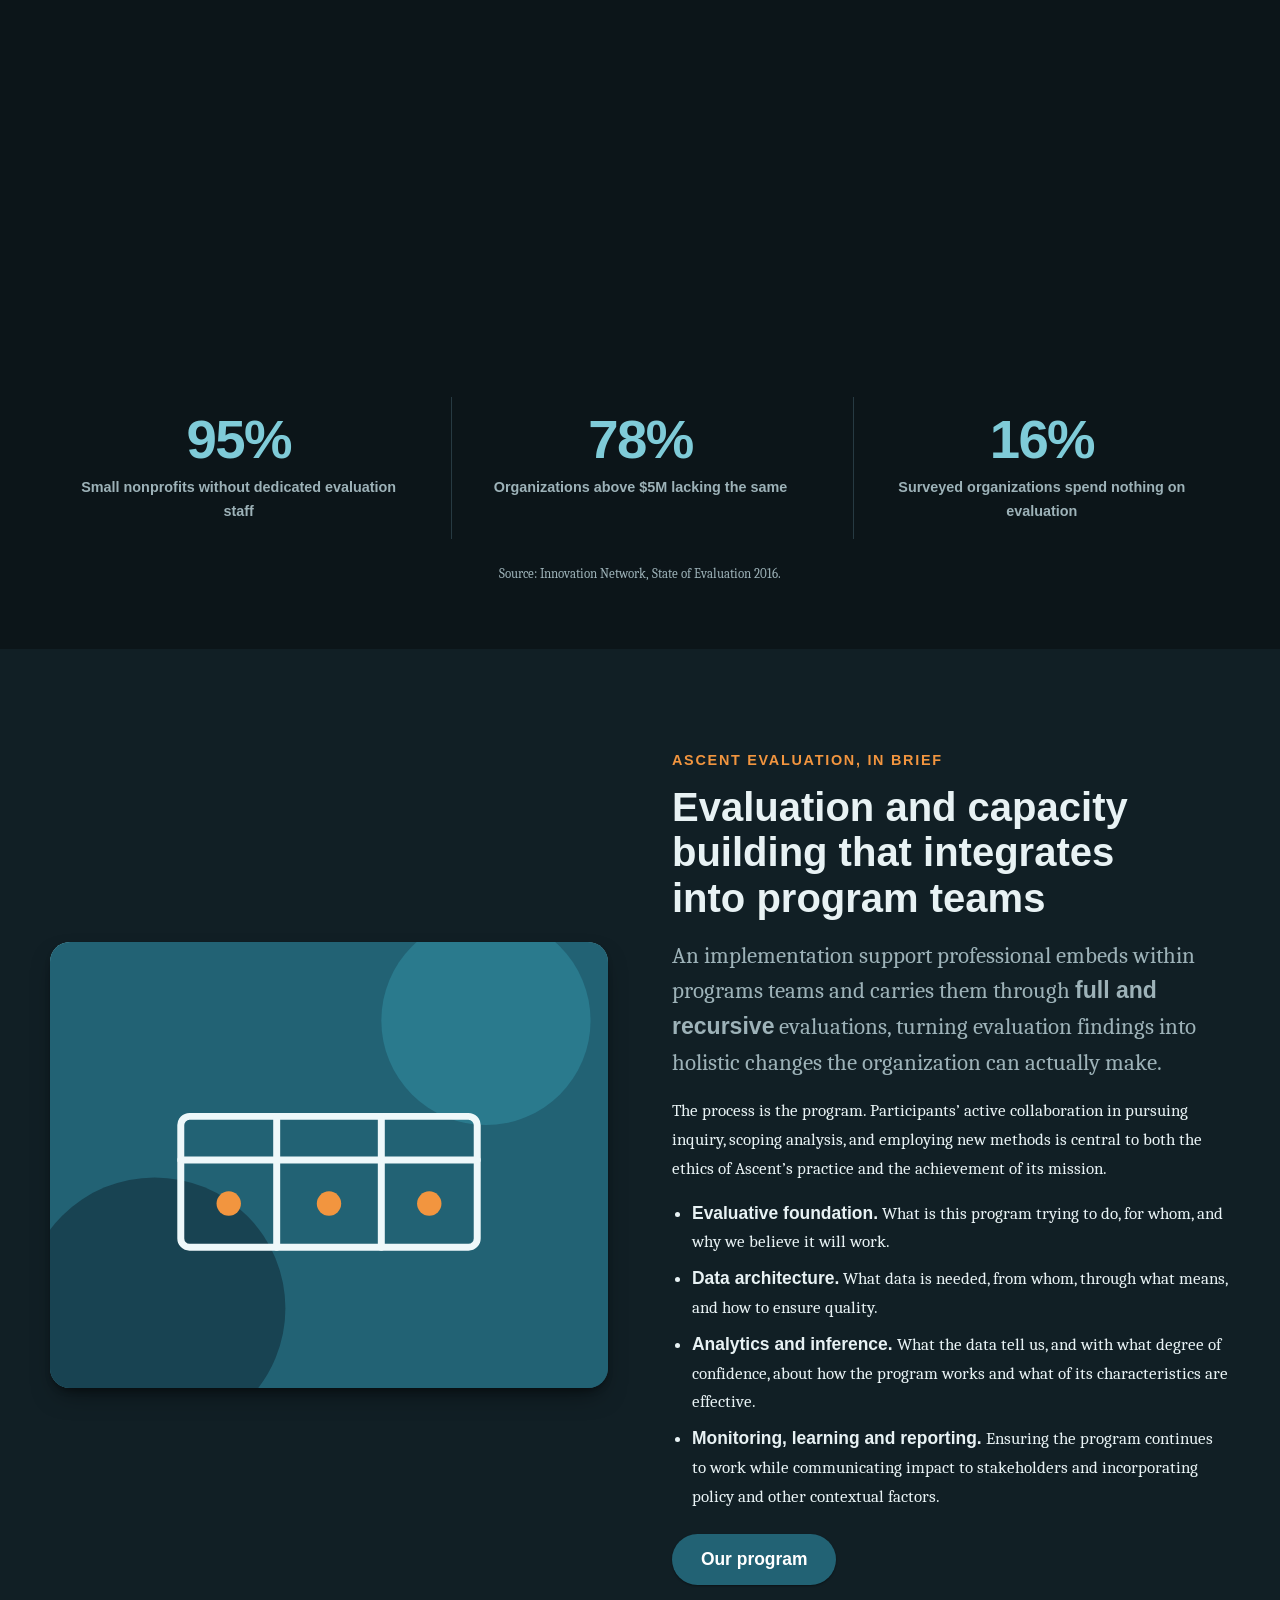
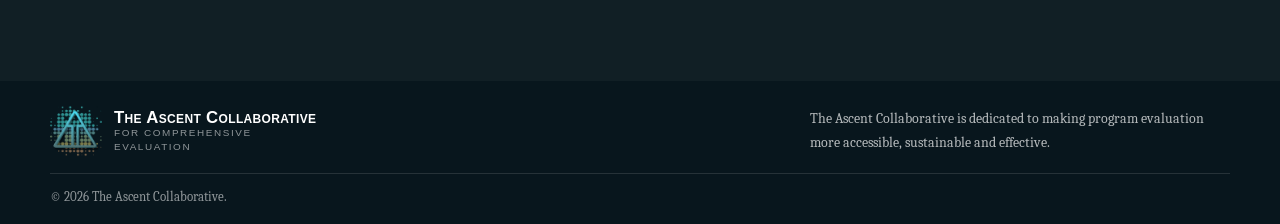
==== commit 59b96748: "Add the Google tag (GTM-5KVBKM44) to the head of every page Pasted verbatim as the first thing insid" ====
--- a/index.html
+++ b/index.html
@@ -1,6 +1,12 @@
 <!DOCTYPE html>
 <html lang="en">
 <head>
+<script async src="https://www.googletagmanager.com/gtm.js?id=GTM-5KVBKM44"></script>
+<script>
+  window.dataLayer = window.dataLayer || [];
+  function gtag(){dataLayer.push(arguments);}
+  gtag('js', new Date());
+</script>
 <meta charset="utf-8">
 <meta name="viewport" content="width=device-width, initial-scale=1">
 <title>The Ascent Collaborative—nonprofit program evaluation</title>
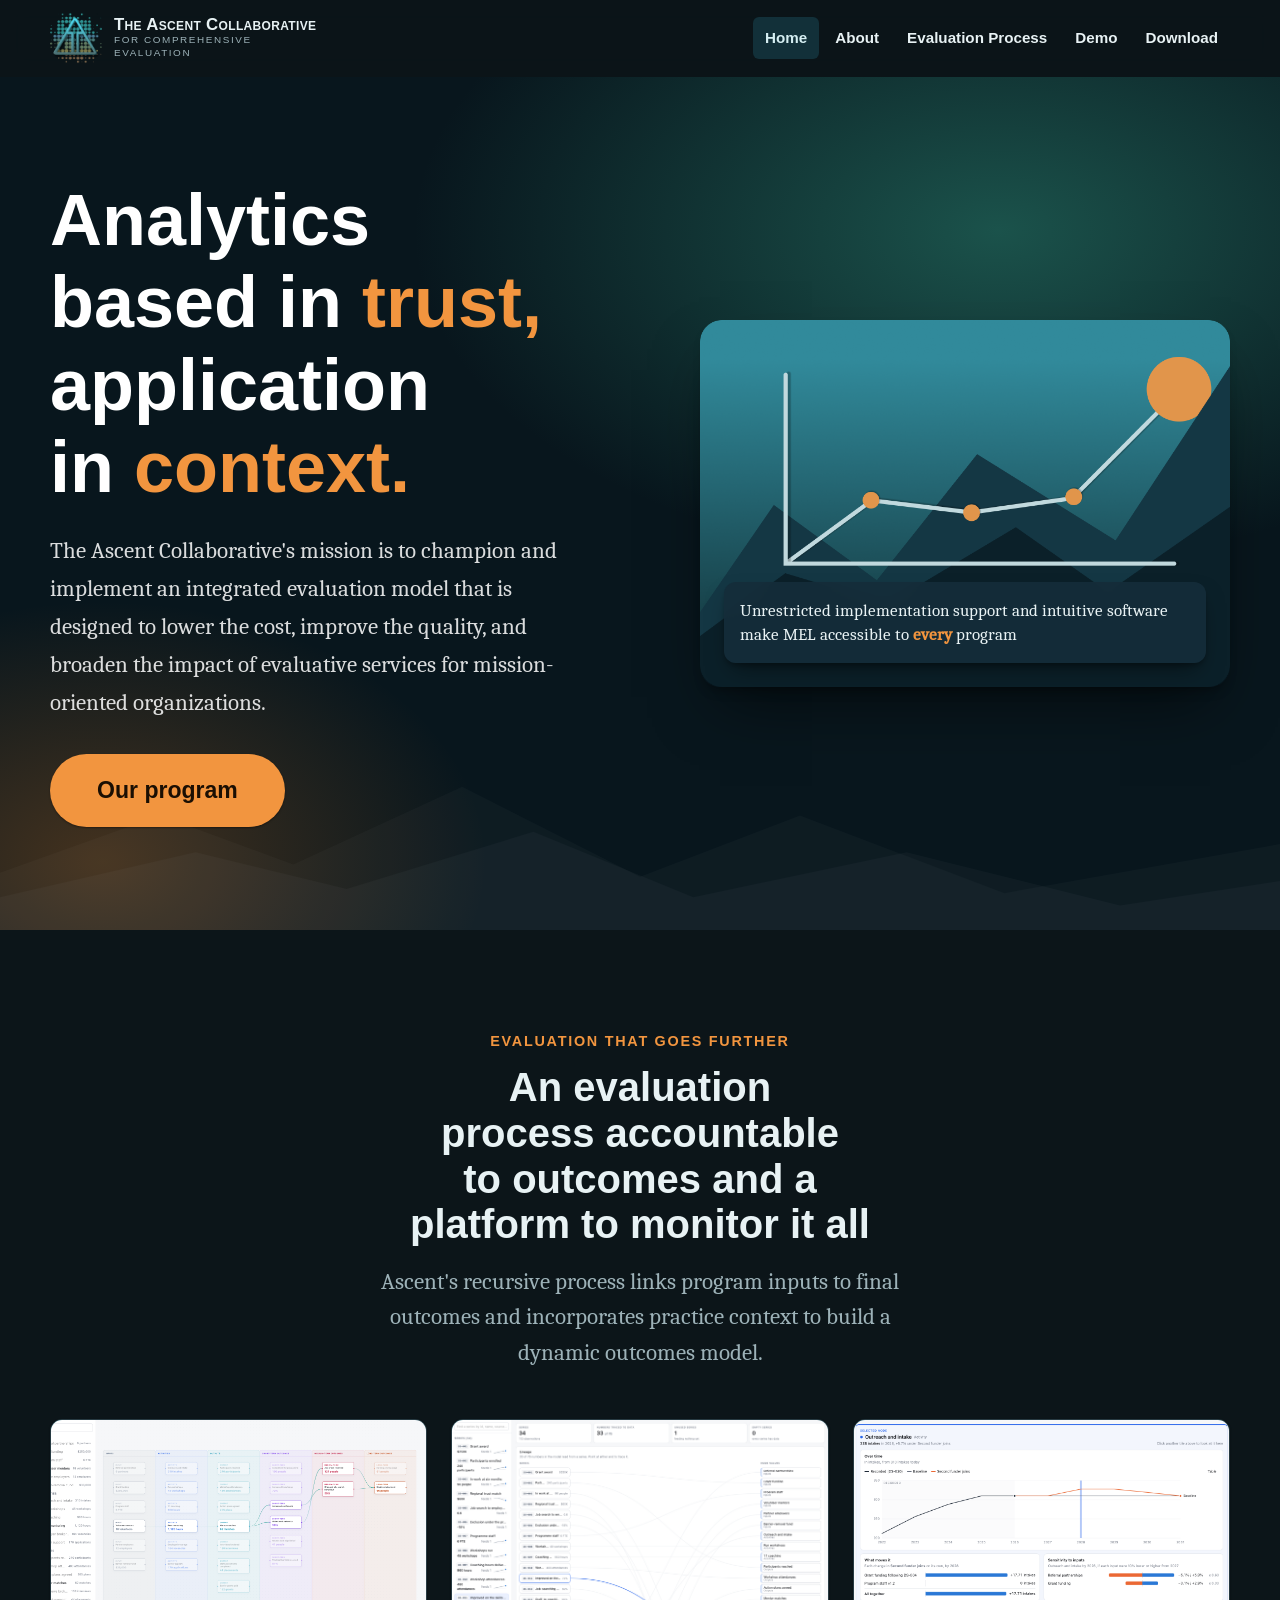
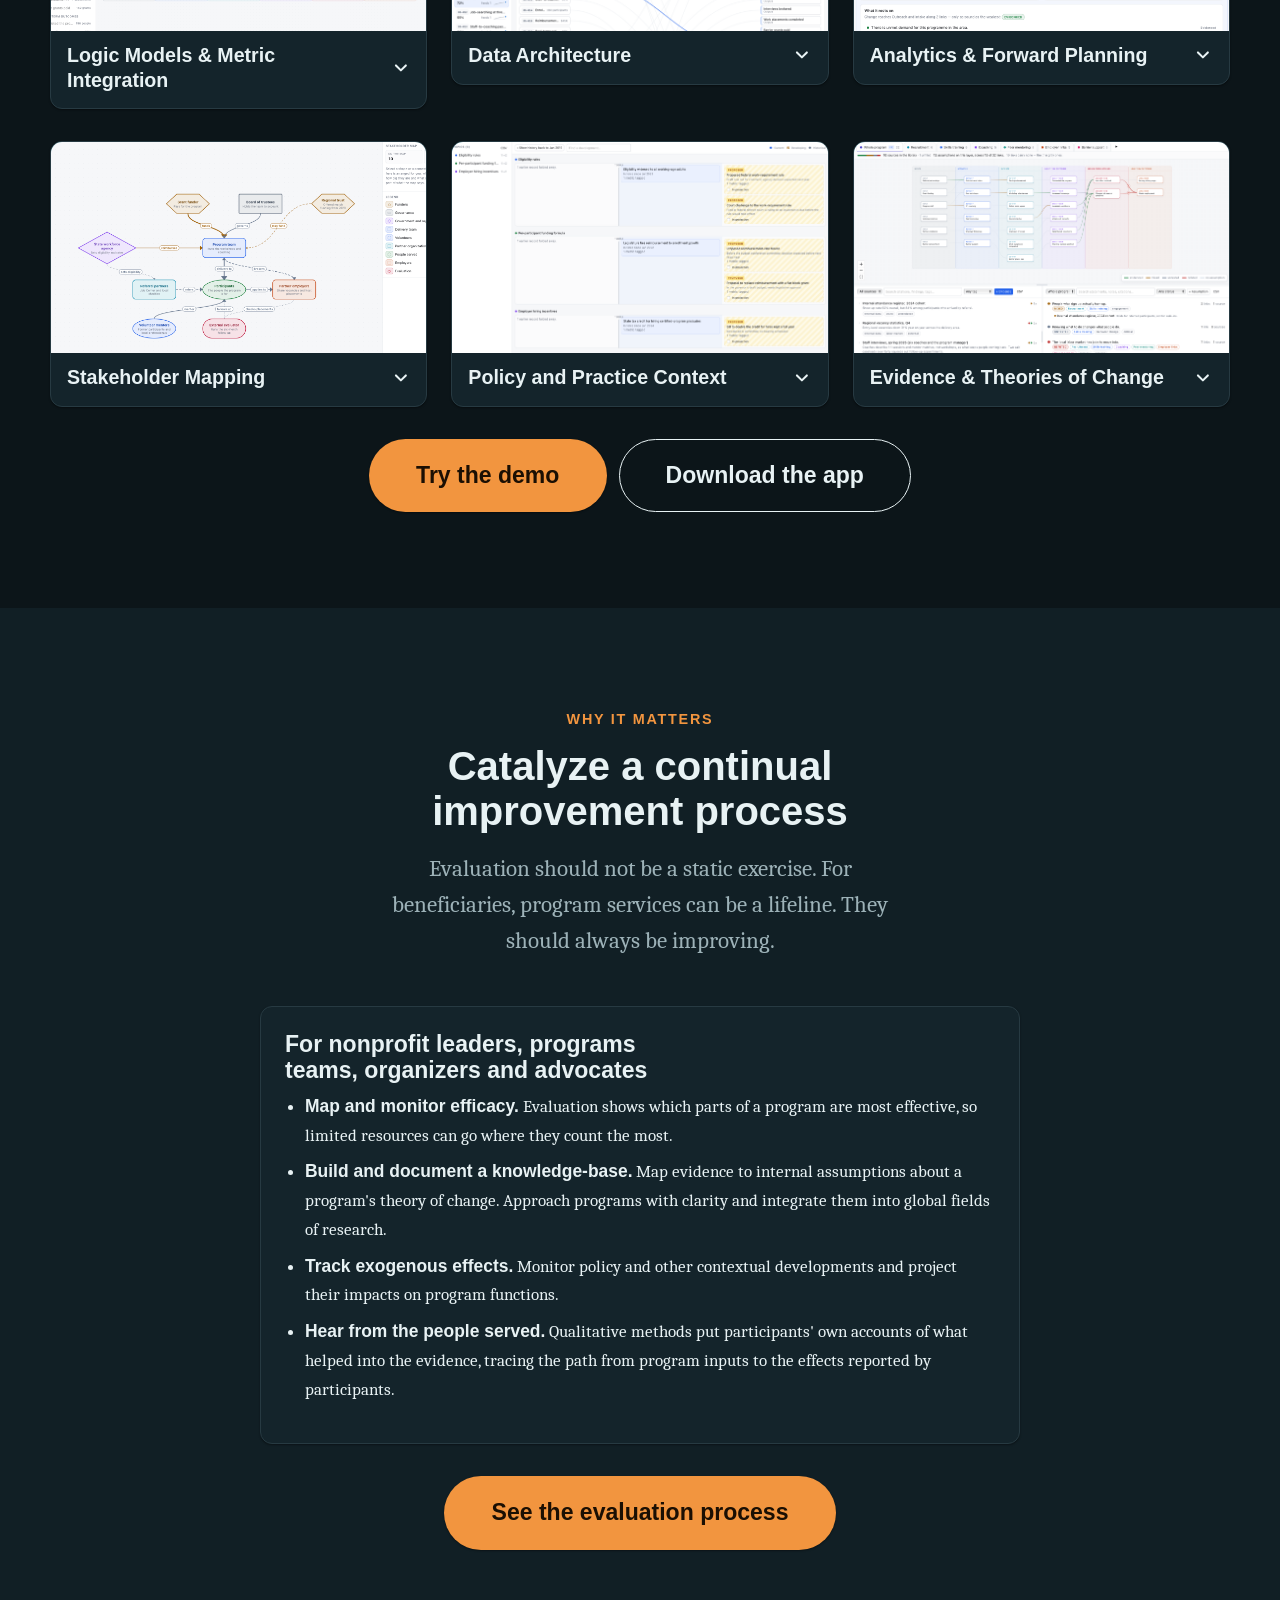
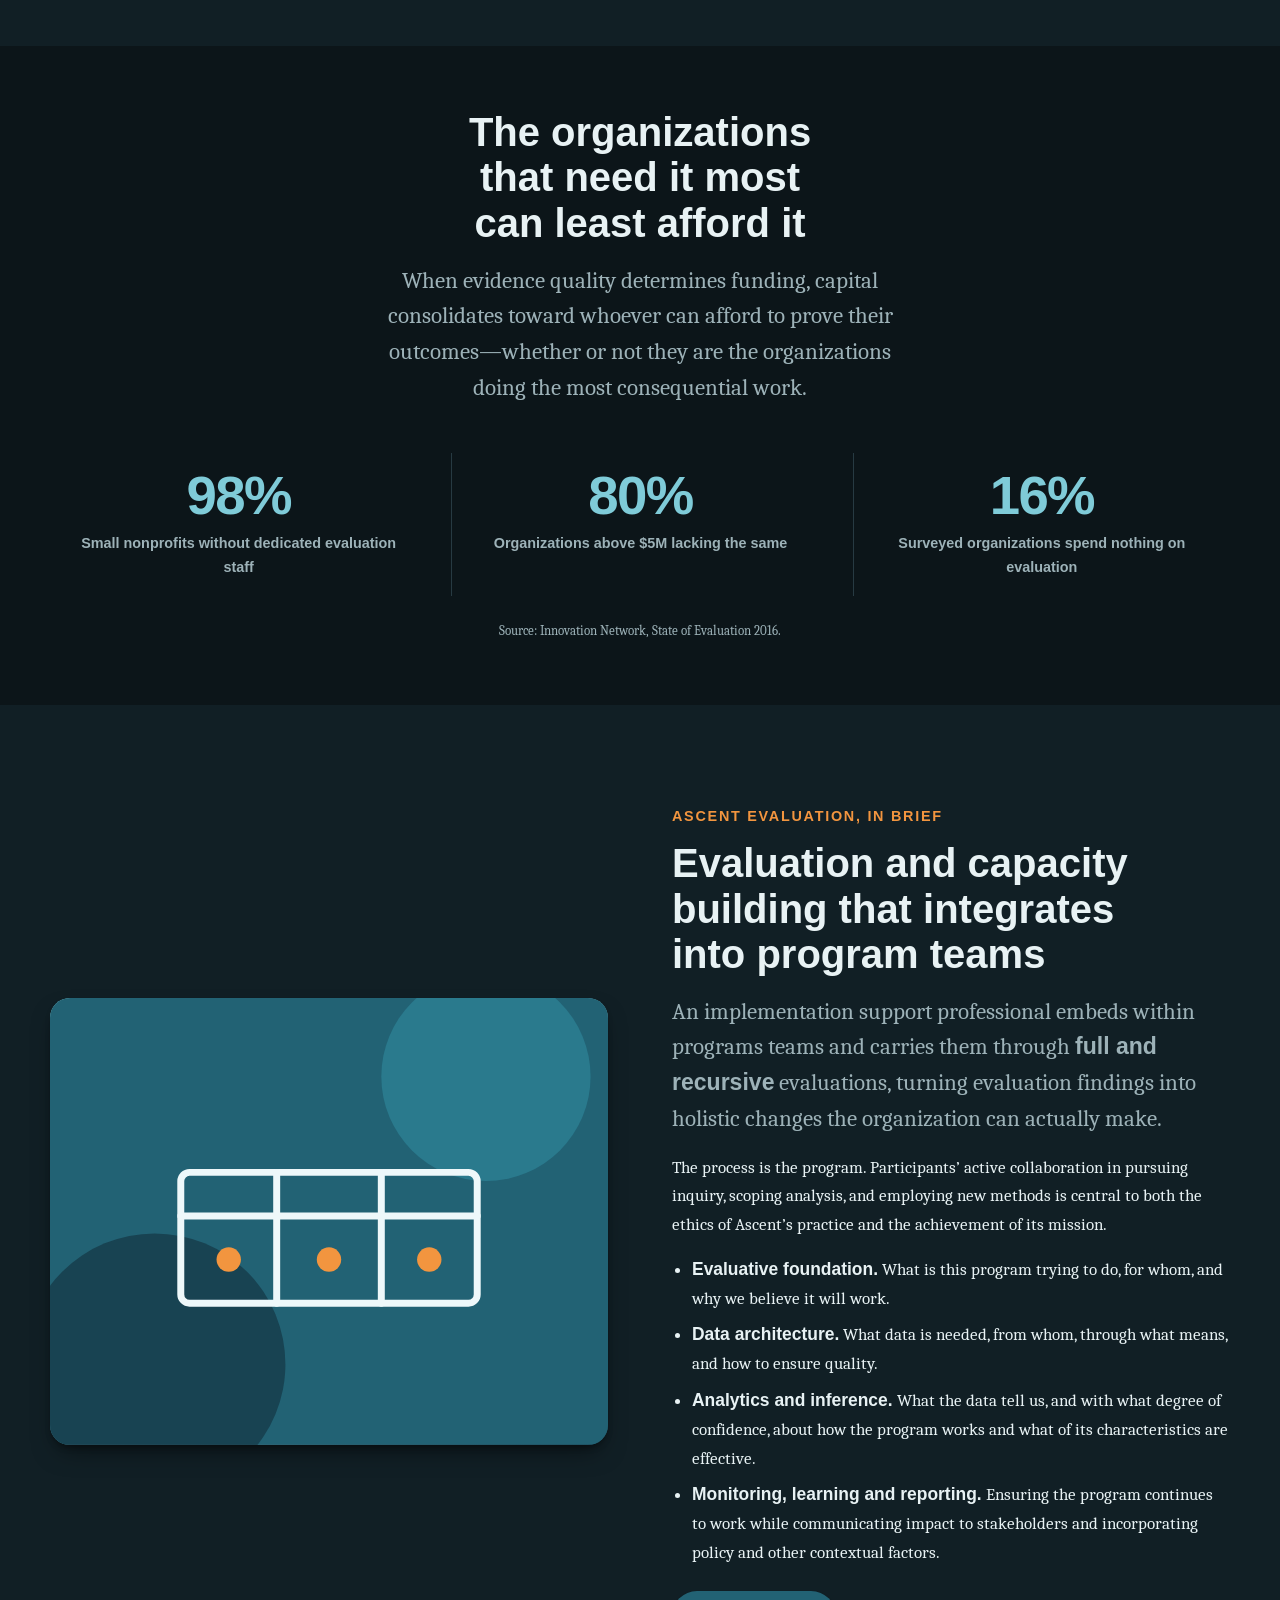
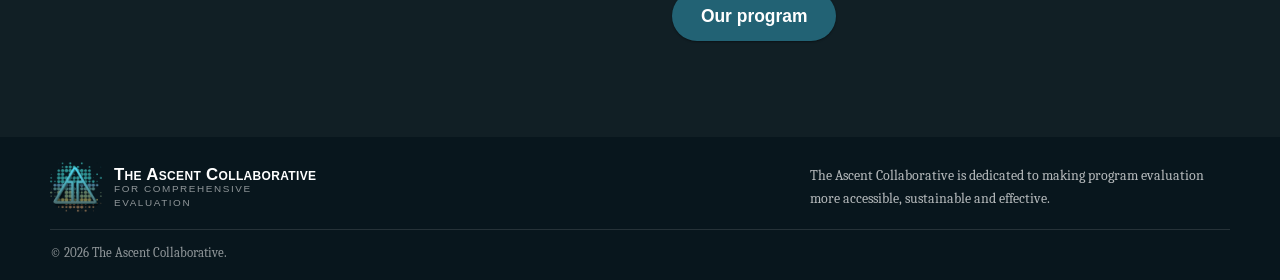
==== commit c77911e8: "Home: owner's copy edits and larger Evaluation that Goes Further card text (v109) Copy (applied word" ====
--- a/index.html
+++ b/index.html
@@ -22,7 +22,7 @@
 
 <link rel="icon" href="assets/favicon.png?v=2026-10-15c" type="image/png">
 <link rel="apple-touch-icon" href="assets/apple-touch-icon.png?v=2026-10-15c">
-<link rel="stylesheet" href="css/styles.css?v=2026-11-06e">
+<link rel="stylesheet" href="css/styles.css?v=2026-11-12">
 <script src="js/theme-init.js"></script>
 
 <script type="application/ld+json">
@@ -148,7 +148,7 @@
             <span class="program-card__media"><img src="assets/tool-evidence-theories-of-change.png" alt="Logic model from inputs to long-term outcomes with each link colored by strength of evidence, above a library of sources and a list of assumptions" width="1526" height="916" loading="lazy" style="object-position:center top"></span>
             <span class="tool-card__name">Evidence &amp; Theories of Change<svg class="tool-card__chev" viewBox="0 0 24 24" fill="none" stroke="currentColor" stroke-width="2.5" stroke-linecap="round" stroke-linejoin="round" aria-hidden="true"><path d="m6 9 6 6 6-6"/></svg></span>
           </button>
-          <div class="tool-card__desc" id="tool-desc-3"><div><p>Build the logic model from inputs to long-term outcomes, attach the evidence and assumptions behind each link, and see at a glance which links are evidenced, mixed, untested or refuted.</p></div></div>
+          <div class="tool-card__desc" id="tool-desc-3"><div><p>Trace program inputs to long-term outcomes, attach the evidence and assumptions behind each link, and see at a glance which links are evidenced, mixed, untested or refuted. Expedite your research progress by using your model structure to automatically search research databases for relevant studies.</p></div></div>
         </article>
       </div>
 
@@ -172,7 +172,7 @@
 
       <div class="reveal">
         <article class="card">
-          <h3>For nonprofit leaders, programs teams and practitioners</h3>
+          <h3>For nonprofit leaders, programs teams, organizers and advocates</h3>
           <ul>
             <li><strong>Map and monitor efficacy.</strong> Evaluation shows which parts of a program are most effective, so limited resources can go where they count the most.</li>
             <li><strong>Build and document a knowledge-base.</strong> Map evidence to internal assumptions about a program's theory of change. Approach programs with clarity and integrate them into global fields of research.</li>
--- a/css/styles.css
+++ b/css/styles.css
@@ -741,6 +741,9 @@
 /* Tool-view cards: a click expands the card into a short description. Collapsed
    only when JS is running (html.js), so without it the text is simply shown. */
 .phase-cards { align-items: start; }
+/* One factor scales the card names, their chevrons and the dropdown text together
+   (v109), so the names keep the same lead over the text beneath them. */
+.tool-card { --tool-card-scale: 1.125; }
 .tool-card__toggle {
   display: block; width: 100%;
   margin: 0; padding: 0; border: 0; background: none;
@@ -751,17 +754,17 @@
 .tool-card__name {
   display: flex; align-items: center; justify-content: space-between;
   font-family: var(--font-bold); font-weight: 700; line-height: 1.25;
-  font-size: var(--step-0);
+  font-size: calc(var(--step-0) * var(--tool-card-scale));
   padding: var(--sp-3) var(--sp-4) var(--sp-4);
 }
-.tool-card__chev { width: 1.1rem; height: 1.1rem; flex: none; margin-left: var(--sp-3); transition: transform 0.2s var(--ease); }
+.tool-card__chev { width: calc(1.1rem * var(--tool-card-scale)); height: calc(1.1rem * var(--tool-card-scale)); flex: none; margin-left: var(--sp-3); transition: transform 0.2s var(--ease); }
 .tool-card__toggle[aria-expanded="true"] .tool-card__chev { transform: rotate(180deg); }
 .tool-card__toggle:focus-visible { outline: 2px solid var(--accent); outline-offset: -2px; }
-.tool-card__desc p { margin: 0; padding: 0 var(--sp-4) var(--sp-4); font-size: var(--step--1); }
+.tool-card__desc p { margin: 0; padding: 0 var(--sp-4) var(--sp-4); font-size: calc(var(--step--1) * var(--tool-card-scale)); }
 /* Collapsed by max-height, which every browser animates; only when JS is running (html.js),
    so without it the text is simply shown. */
 .js .tool-card__desc { max-height: 0; overflow: hidden; transition: max-height 0.25s var(--ease); }
-.js .tool-card.is-open .tool-card__desc { max-height: 24rem; }
+.js .tool-card.is-open .tool-card__desc { max-height: 32rem; }   /* the longest text needs ~22rem at 701px */
 @media (prefers-reduced-motion: reduce) { .js .tool-card__desc { transition: none; } }
 .views-download { margin-top: var(--sp-6); }   /* demo page: button under the six view cards */
 .phase-card { padding: 0; overflow: hidden; text-decoration: none; color: inherit; }
